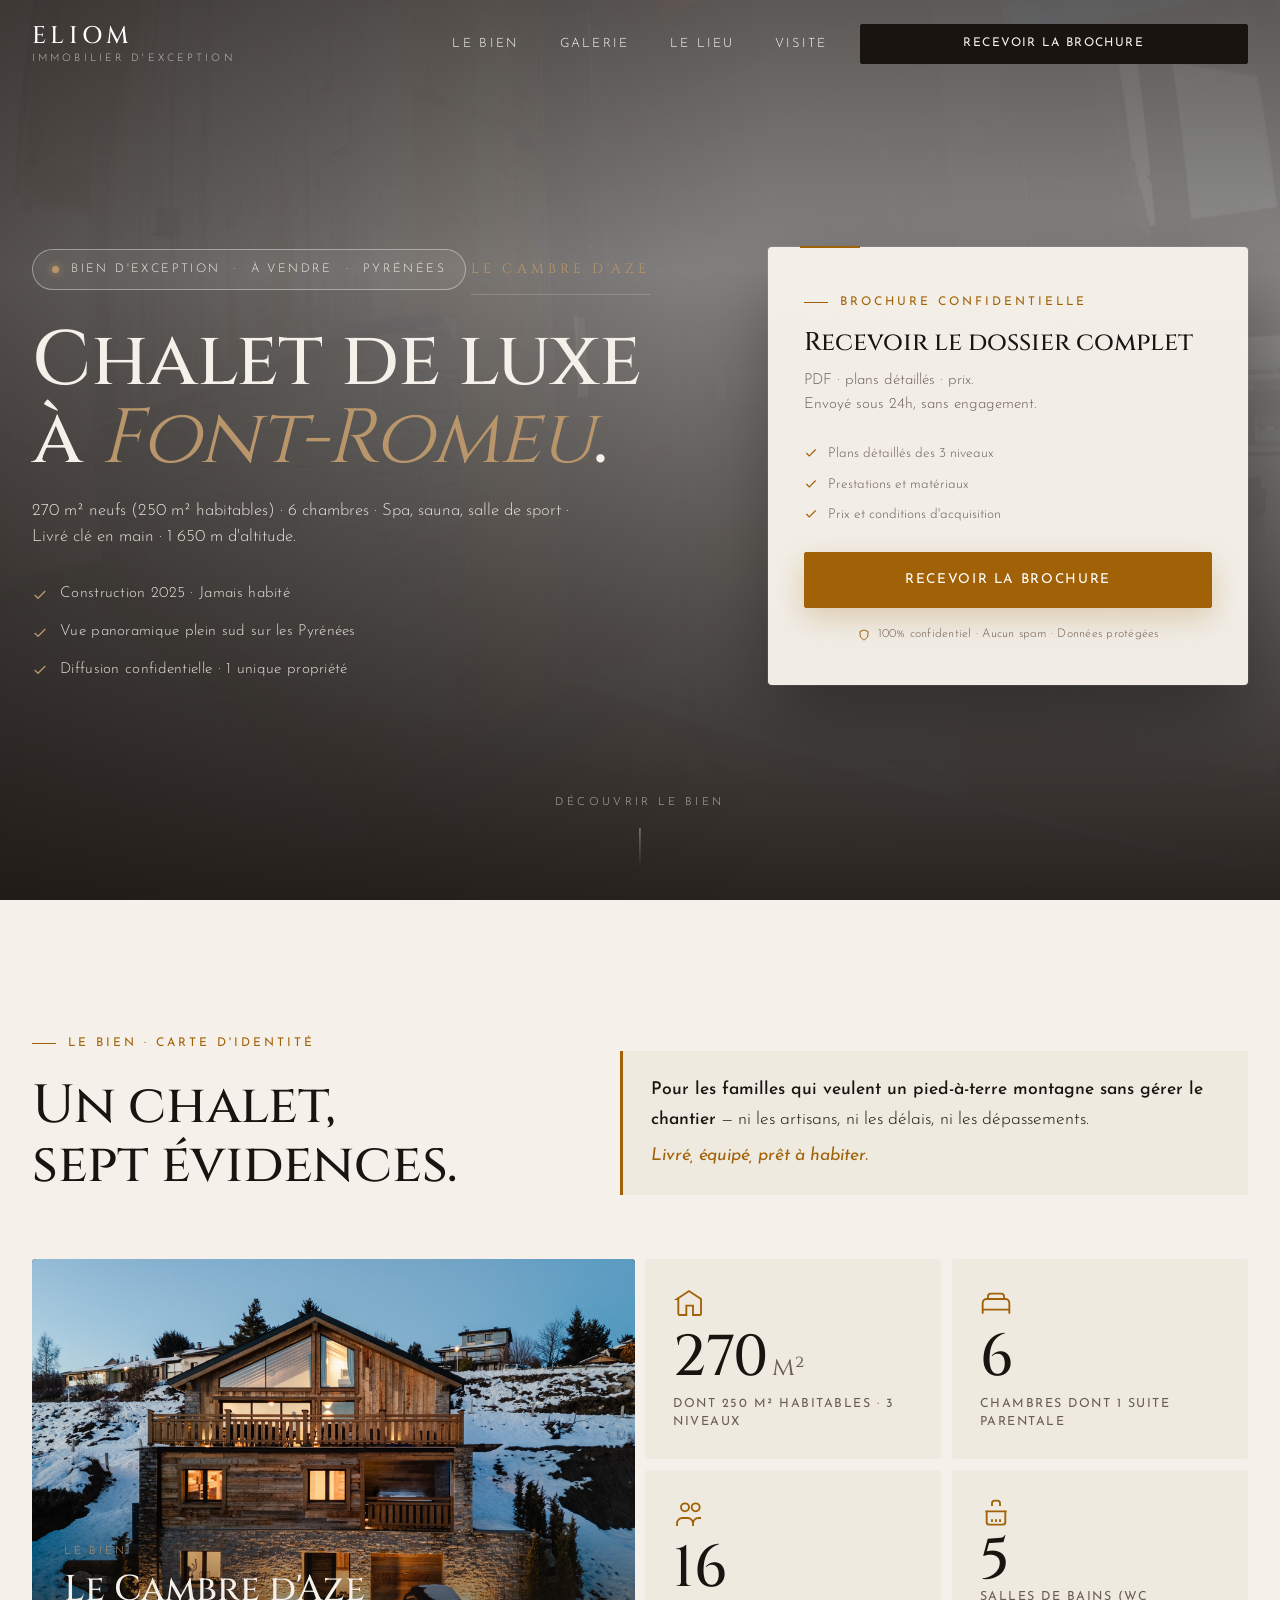
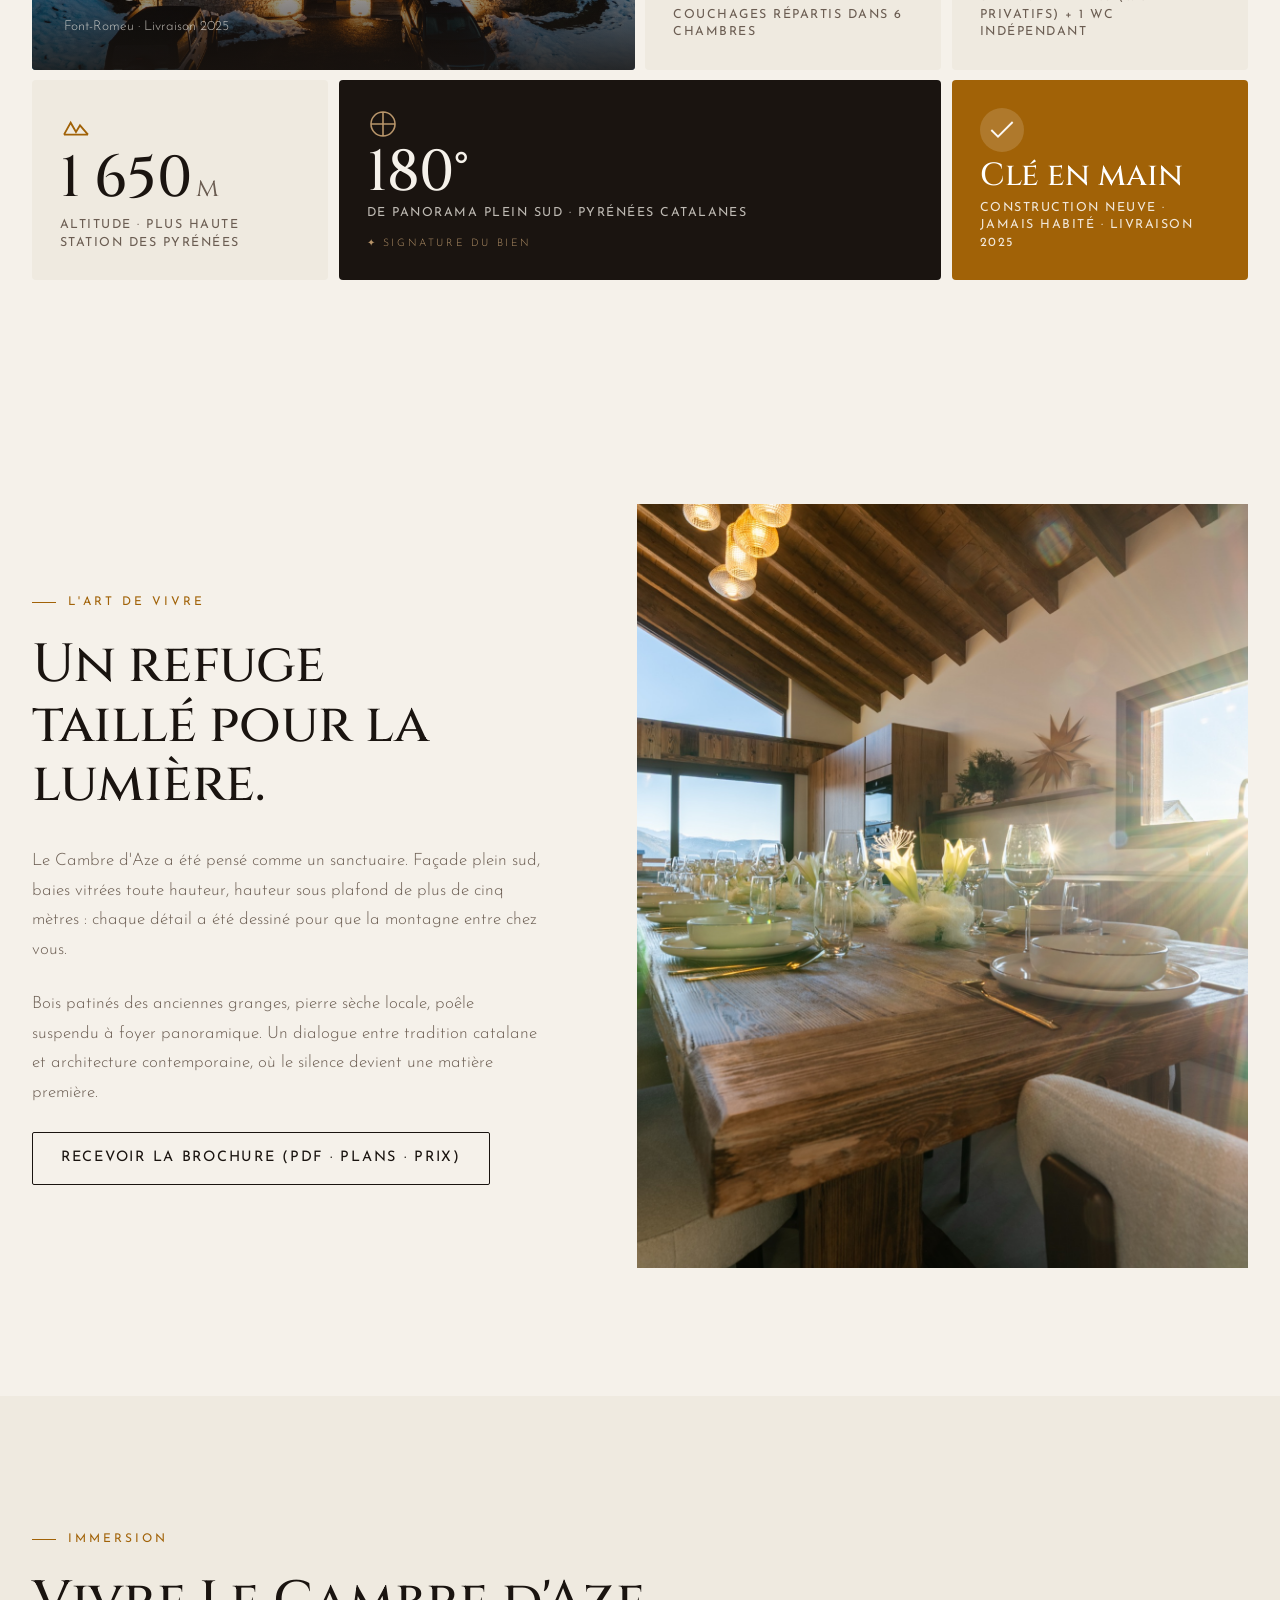
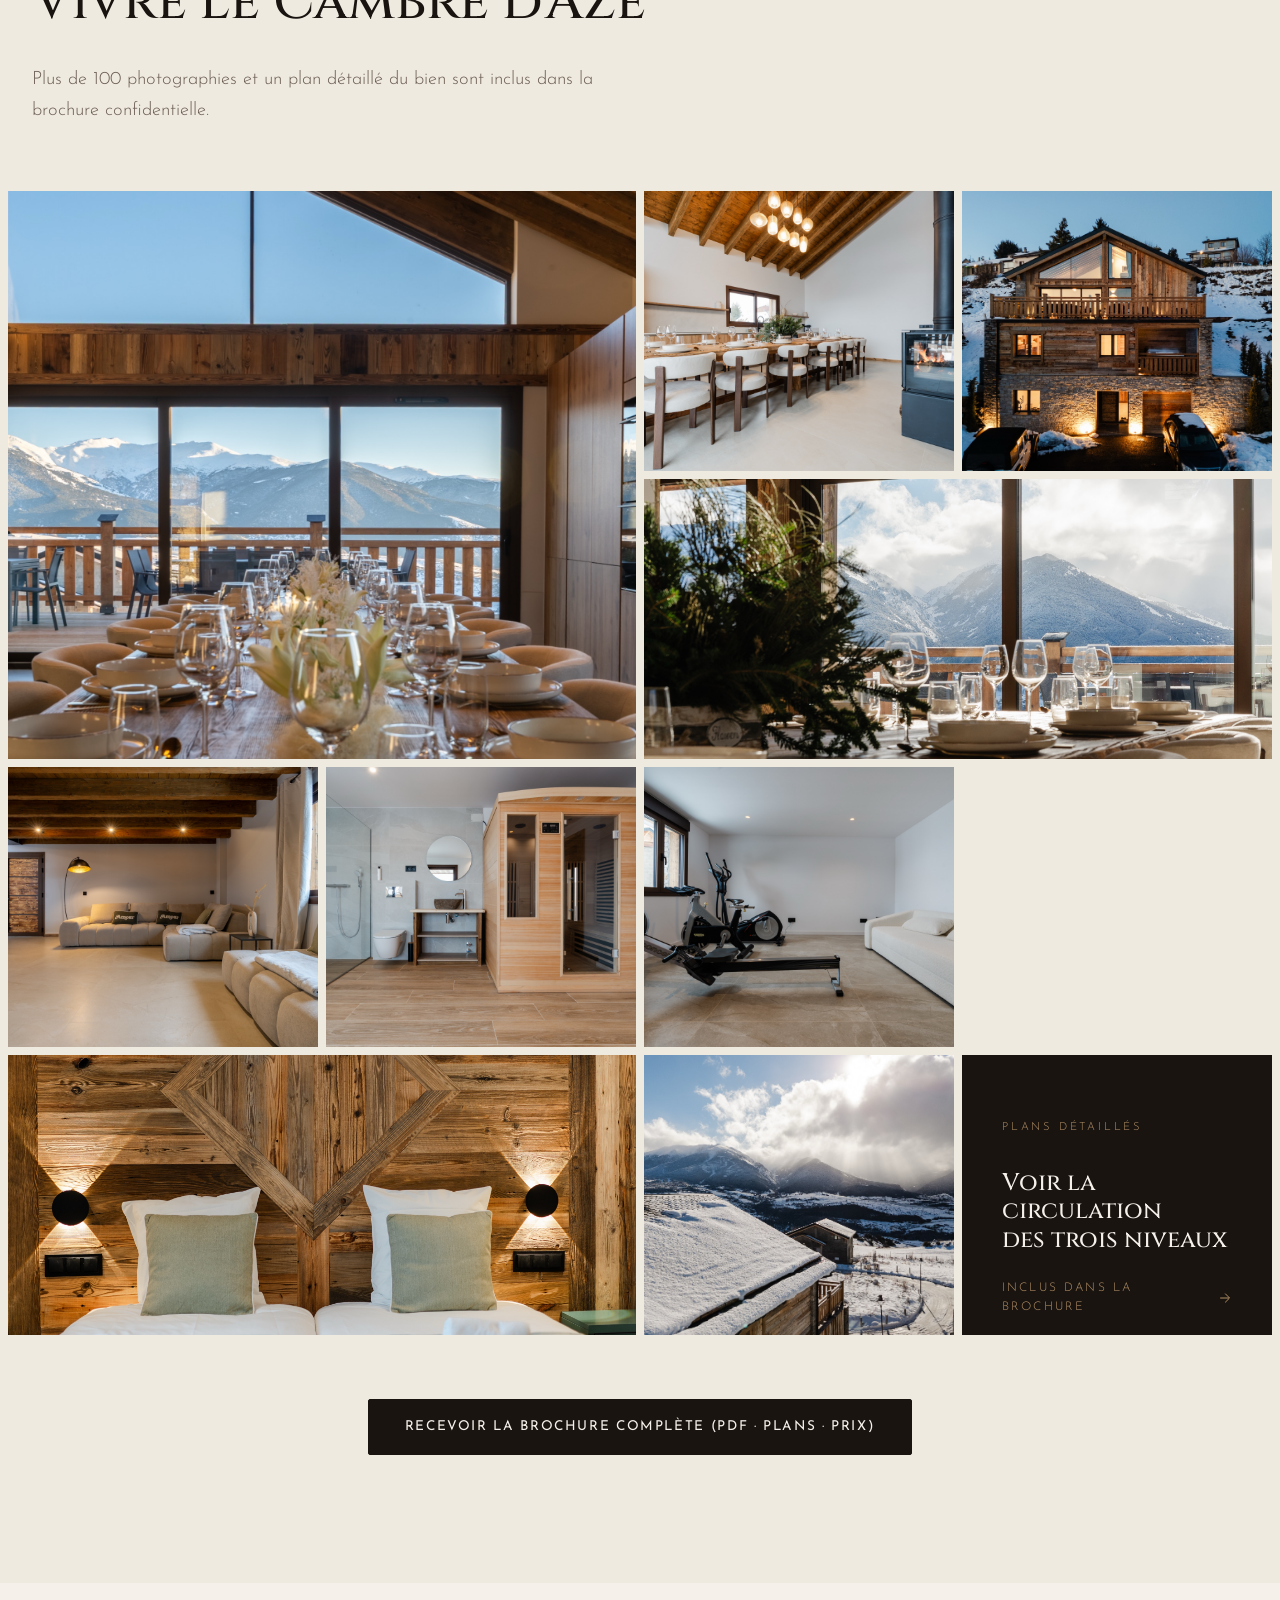
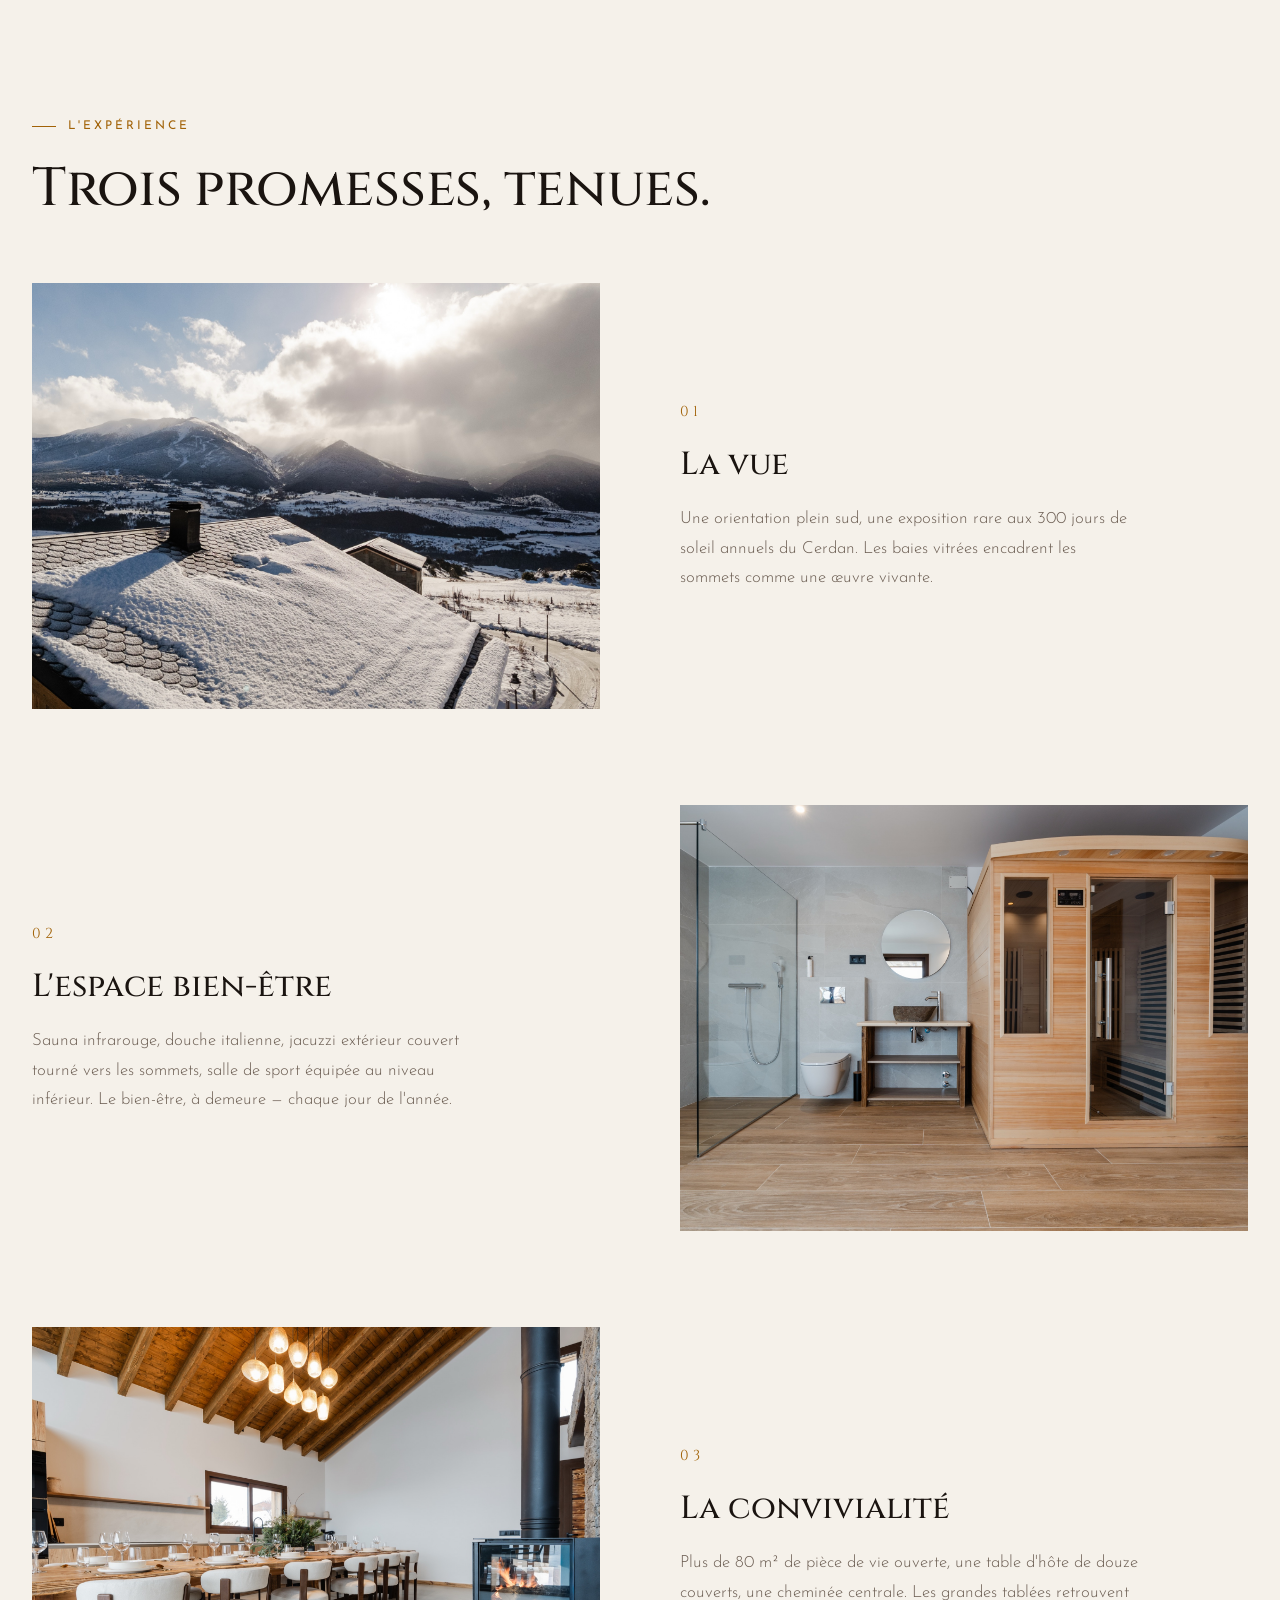
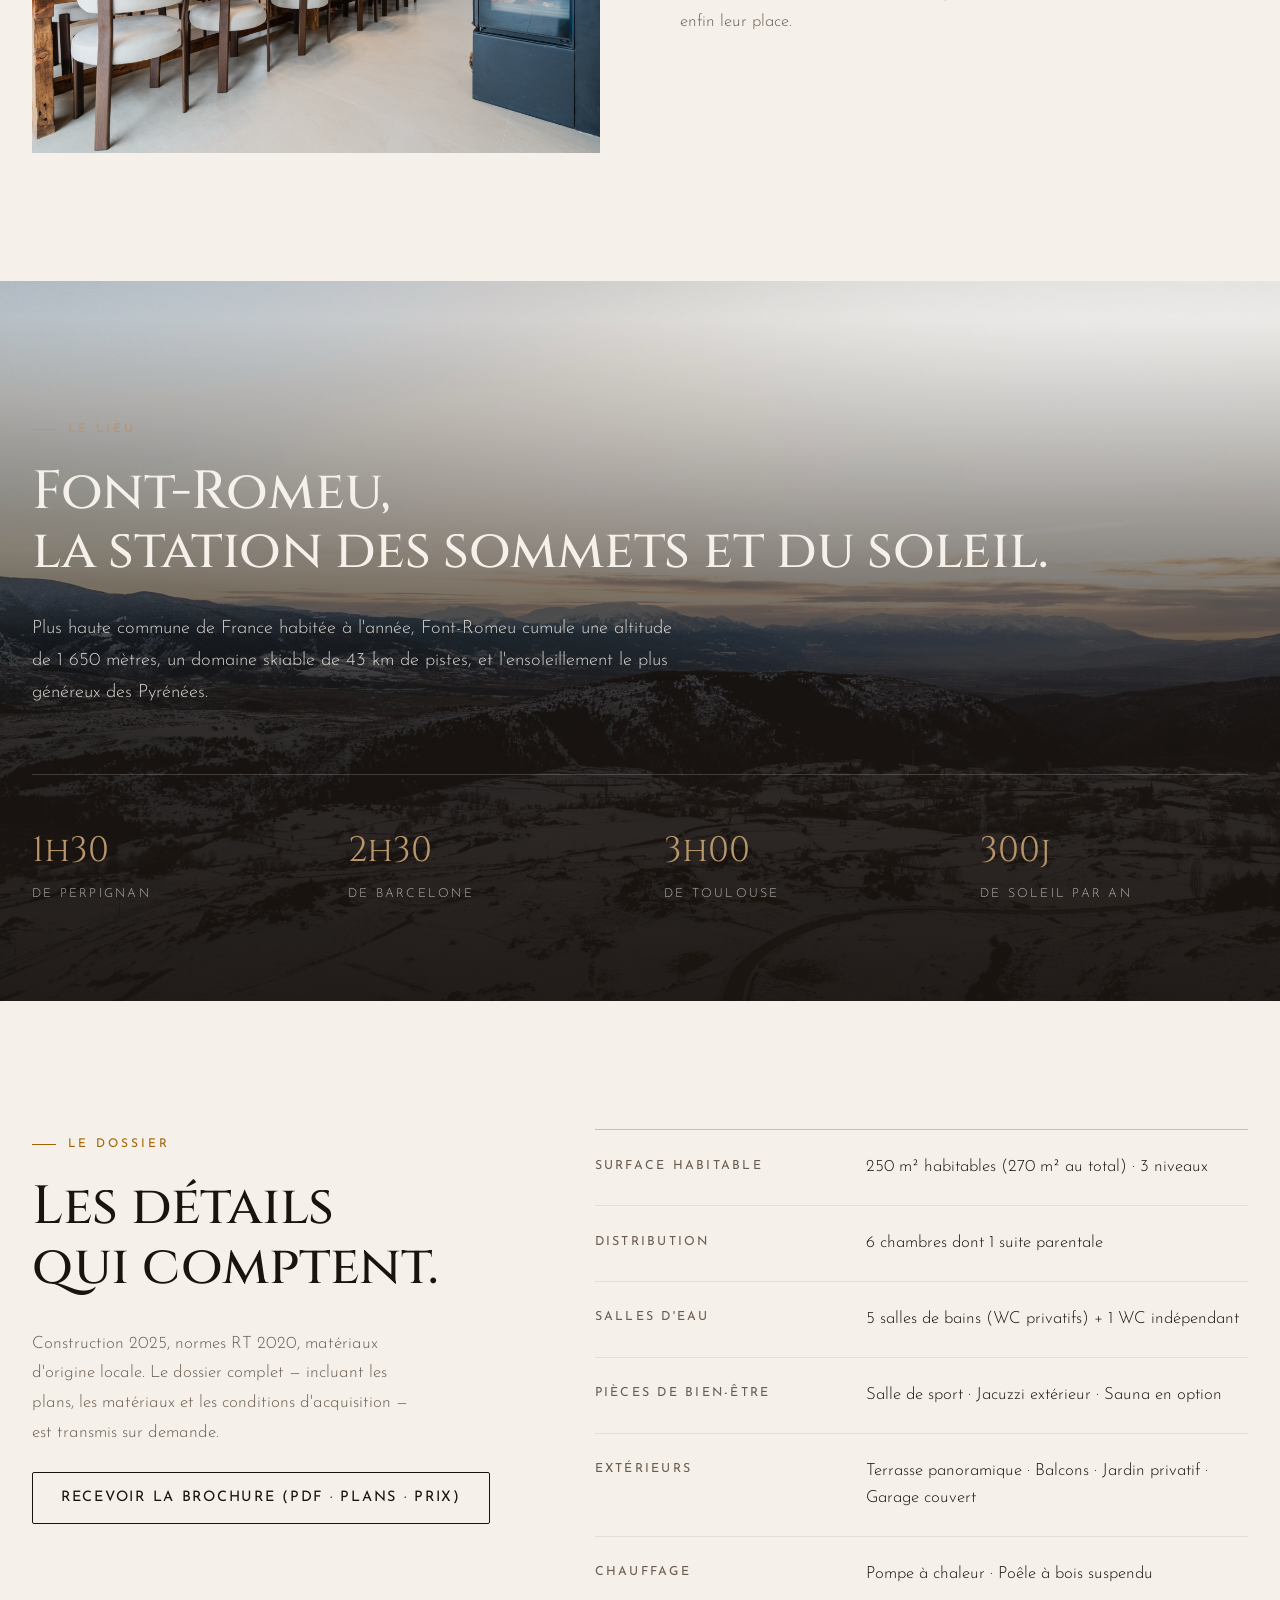
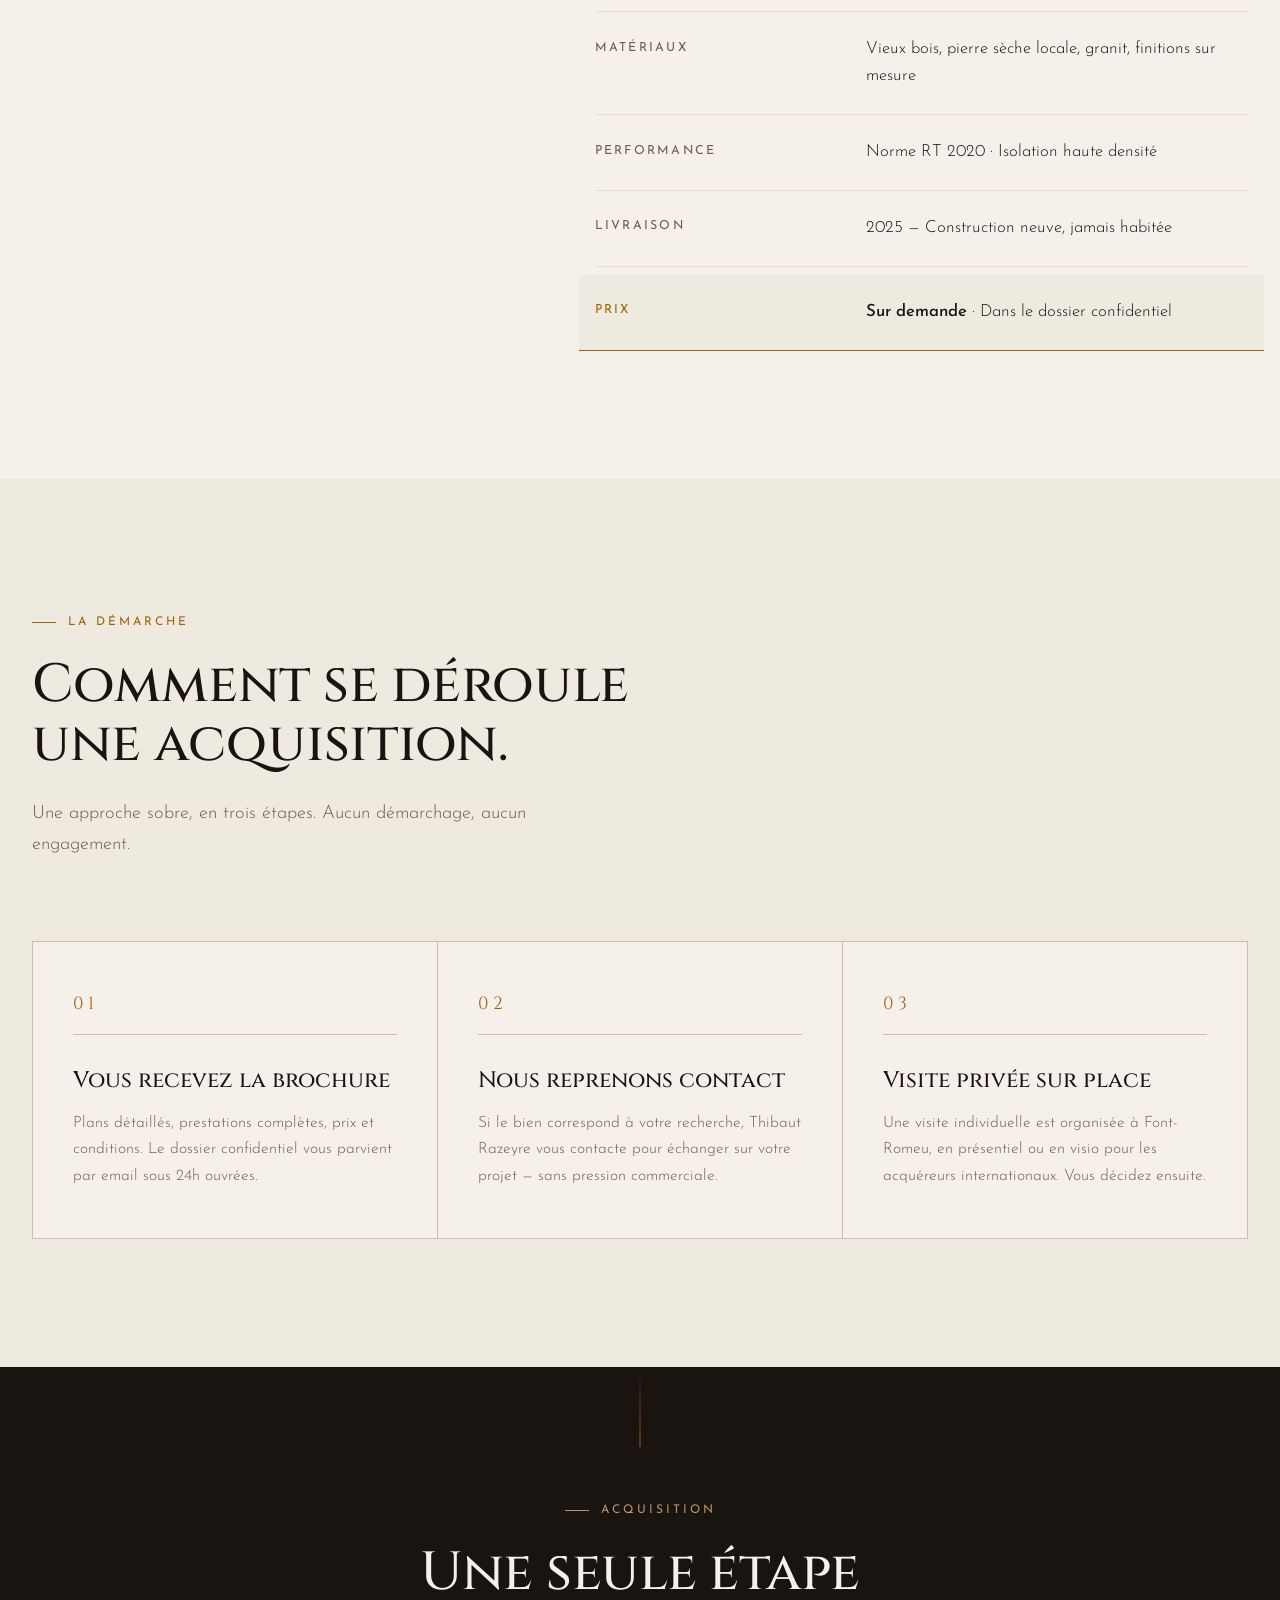
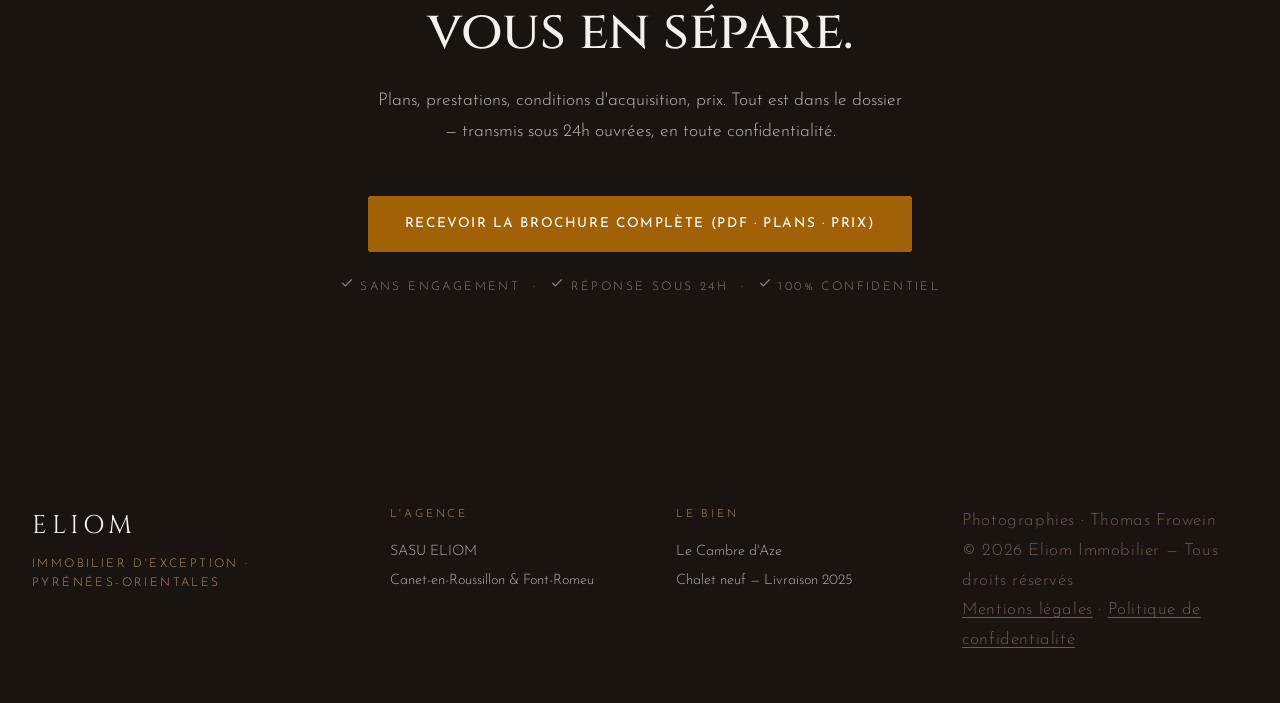
==== index.html @ 14d343f8 "Use exterior-dusk image as SEO thumbnail (OG + Twitter Card) - og:image switched from video poster t" ====
<!DOCTYPE html>
<html lang="fr">
<head>
<meta charset="UTF-8" />
<meta name="viewport" content="width=device-width, initial-scale=1.0" />
<meta name="description" content="Chalet de luxe à vendre à Font-Romeu — 270 m² neufs dont 250 m² habitables, 6 chambres, spa, vue panoramique sur les Pyrénées catalanes. Livraison 2025. Brochure confidentielle sur demande." />
<meta name="theme-color" content="#1A1410" />

<meta property="og:title" content="Chalet de luxe à Font-Romeu — Le Cambre d'Aze · Brochure sur demande" />
<meta property="og:description" content="270 m² neufs (250 m² habitables) face aux Pyrénées catalanes. Diffusion confidentielle. Brochure (PDF, plans, prix) envoyée sous 24h." />
<meta property="og:image" content="assets/images/exterior-dusk.jpg" />
<meta property="og:image:width" content="2400" />
<meta property="og:image:height" content="1350" />
<meta property="og:image:alt" content="Chalet de luxe Le Cambre d'Aze à Font-Romeu, façade bois et pierre à la tombée du jour, sous la neige" />
<meta property="og:type" content="website" />
<meta name="twitter:card" content="summary_large_image" />
<meta name="twitter:title" content="Chalet de luxe à Font-Romeu — Le Cambre d'Aze" />
<meta name="twitter:description" content="270 m² neufs (250 m² habitables) face aux Pyrénées catalanes. Brochure confidentielle sur demande." />
<meta name="twitter:image" content="assets/images/exterior-dusk.jpg" />
<meta name="twitter:image:alt" content="Chalet de luxe Le Cambre d'Aze à Font-Romeu, façade bois et pierre à la tombée du jour" />

<title>Chalet de luxe à Font-Romeu — Le Cambre d'Aze · À vendre</title>

<link rel="preconnect" href="https://fonts.googleapis.com" />
<link rel="preconnect" href="https://fonts.gstatic.com" crossorigin />
<link rel="preload" as="image" href="assets/video/poster.jpg" fetchpriority="high" />
<link href="https://fonts.googleapis.com/css2?family=Cinzel:wght@400;500;600&family=Josefin+Sans:wght@300;400;500;600&display=swap" rel="stylesheet" />

<link rel="stylesheet" href="styles.css" />
</head>
<body>

<!-- ============== NAV ============== -->
<header class="nav" id="nav">
  <div class="nav__inner">
    <a href="#" class="nav__brand" aria-label="Eliom Immobilier">
      <span class="nav__brand-mark">ELIOM</span>
      <span class="nav__brand-sub">Immobilier d'exception</span>
    </a>

    <nav class="nav__links" aria-label="Navigation principale">
      <a href="#bien">Le bien</a>
      <a href="#galerie">Galerie</a>
      <a href="#lieu">Le lieu</a>
      <a href="#process">Visite</a>
    </nav>

    <button class="btn btn--primary btn--sm js-open-brochure nav__cta" type="button">
      Recevoir la brochure
    </button>

    <button class="nav__burger" id="navBurger" aria-label="Menu" aria-expanded="false">
      <span></span><span></span><span></span>
    </button>
  </div>

  <nav class="nav__mobile" id="navMobile" aria-label="Navigation mobile">
    <a href="#bien">Le bien</a>
    <a href="#galerie">Galerie</a>
    <a href="#lieu">Le lieu</a>
    <a href="#process">Comment ça se passe</a>
    <button class="btn btn--primary js-open-brochure" type="button">Recevoir la brochure</button>
  </nav>
</header>

<!-- ============== HERO (video + form) ============== -->
<section class="hero" id="hero">
  <div class="hero__media">
    <!-- Mobile fallback: poster image (pas de play button moche, plus rapide) -->
    <img class="hero__poster" src="assets/video/poster.jpg"
         alt="Le Cambre d'Aze, chalet d'exception à Font-Romeu" />
    <!-- Desktop: vidéo background -->
    <video
      class="hero__video"
      autoplay muted loop playsinline
      webkit-playsinline="true"
      x5-playsinline="true"
      disablepictureinpicture
      preload="metadata"
      poster="assets/video/poster.jpg"
      aria-hidden="true">
      <source src="assets/video/hero.mp4" type="video/mp4" />
    </video>
    <div class="hero__overlay"></div>
  </div>

  <div class="hero__grid">

    <div class="hero__left">
      <div class="hero__pill">
        <span class="dot"></span>
        Bien d'exception &nbsp;·&nbsp; À vendre &nbsp;·&nbsp; Pyrénées
      </div>

      <div class="hero__kicker">Le Cambre d'Aze</div>
      <h1 class="hero__title">
        Chalet de luxe<br />
        à <span class="italic">Font-Romeu</span>.
      </h1>

      <p class="hero__subtitle">
        270 m² neufs (250 m² habitables) · 6 chambres · Spa, sauna, salle de sport ·<br />
        Livré clé en main · 1 650 m d'altitude.
      </p>

      <ul class="hero__features">
        <li>
          <svg width="16" height="16" viewBox="0 0 24 24" fill="none" stroke="currentColor" stroke-width="2"><path d="M20 6L9 17l-5-5"/></svg>
          Construction 2025 · Jamais habité
        </li>
        <li>
          <svg width="16" height="16" viewBox="0 0 24 24" fill="none" stroke="currentColor" stroke-width="2"><path d="M20 6L9 17l-5-5"/></svg>
          Vue panoramique plein sud sur les Pyrénées
        </li>
        <li>
          <svg width="16" height="16" viewBox="0 0 24 24" fill="none" stroke="currentColor" stroke-width="2"><path d="M20 6L9 17l-5-5"/></svg>
          Diffusion confidentielle · 1 unique propriété
        </li>
      </ul>
    </div>

    <!-- Mobile-only : video player en autoplay muet bouclé (style Apple landing) -->
    <div class="hero__mobile-video">
      <video
        autoplay
        muted
        loop
        playsinline
        webkit-playsinline="true"
        x5-playsinline="true"
        preload="metadata"
        poster="assets/video/poster.jpg">
        <source src="assets/video/hero.mp4" type="video/mp4" />
      </video>
      <div class="hero__mobile-video-controls">
        <button class="hero__mobile-video-btn js-toggle-sound" type="button" aria-label="Activer le son">
          <svg class="icon-muted" width="18" height="18" viewBox="0 0 24 24" fill="none" stroke="currentColor" stroke-width="1.6">
            <polygon points="11 5 6 9 2 9 2 15 6 15 11 19 11 5" fill="currentColor"/>
            <line x1="23" y1="9" x2="17" y2="15"/>
            <line x1="17" y1="9" x2="23" y2="15"/>
          </svg>
          <svg class="icon-unmuted" width="18" height="18" viewBox="0 0 24 24" fill="none" stroke="currentColor" stroke-width="1.6">
            <polygon points="11 5 6 9 2 9 2 15 6 15 11 19 11 5" fill="currentColor"/>
            <path d="M15.54 8.46a5 5 0 0 1 0 7.07M19.07 4.93a10 10 0 0 1 0 14.14"/>
          </svg>
        </button>
        <button class="hero__mobile-video-btn js-fullscreen-video" type="button" aria-label="Plein écran">
          <svg width="18" height="18" viewBox="0 0 24 24" fill="none" stroke="currentColor" stroke-width="1.6">
            <path d="M3 9V3h6M21 9V3h-6M3 15v6h6M21 15v6h-6"/>
          </svg>
        </button>
      </div>
      <span class="hero__mobile-video-label">
        <span class="dot"></span>
        Visite vidéo · 1 min 29
      </span>
    </div>

    <aside class="hero__form-wrap" id="brochureForm">
      <div class="hero__form-card">
        <div class="eyebrow">Brochure confidentielle</div>
        <h2 class="hero__form-title">
          Recevoir le dossier&nbsp;complet
        </h2>
        <p class="hero__form-lede">
          PDF · plans détaillés · prix.<br />
          Envoyé sous 24h, sans engagement.
        </p>

        <ul class="hero__form-perks">
          <li>
            <svg width="14" height="14" viewBox="0 0 24 24" fill="none" stroke="currentColor" stroke-width="2"><path d="M20 6L9 17l-5-5"/></svg>
            Plans détaillés des 3 niveaux
          </li>
          <li>
            <svg width="14" height="14" viewBox="0 0 24 24" fill="none" stroke="currentColor" stroke-width="2"><path d="M20 6L9 17l-5-5"/></svg>
            Prestations et matériaux
          </li>
          <li>
            <svg width="14" height="14" viewBox="0 0 24 24" fill="none" stroke="currentColor" stroke-width="2"><path d="M20 6L9 17l-5-5"/></svg>
            Prix et conditions d'acquisition
          </li>
        </ul>

        <button class="btn btn--gold btn--lg js-open-brochure hero__form-cta" type="button">
          Recevoir la brochure
        </button>

        <p class="hero__form-trust">
          <svg width="12" height="12" viewBox="0 0 24 24" fill="none" stroke="currentColor" stroke-width="2"><path d="M12 22s8-4 8-10V5l-8-3-8 3v7c0 6 8 10 8 10z"/></svg>
          100% confidentiel · Aucun spam · Données protégées
        </p>
      </div>
    </aside>

  </div>

  <a href="#bien" class="hero__scroll" aria-label="Faire défiler">
    <span>Découvrir le bien</span>
    <span class="hero__scroll-line"></span>
  </a>
</section>

<!-- ============== CARTE D'IDENTITÉ — BENTO MODERNE ============== -->
<section class="bento reveal" id="bien">
  <div class="container">
    <div class="bento__head">
      <div>
        <div class="eyebrow">Le bien · Carte d'identité</div>
        <h2 class="section-title">Un chalet,<br />sept évidences.</h2>
      </div>

      <p class="bento__positioning">
        <strong>Pour les familles qui veulent un pied-à-terre montagne sans gérer le chantier</strong> —
        ni les artisans, ni les délais, ni les dépassements.
        <em>Livré, équipé, prêt à habiter.</em>
      </p>
    </div>

    <div class="bento__grid">

      <!-- Featured photo card -->
      <div class="bento__cell bento__cell--photo">
        <img src="assets/images/exterior-dusk.jpg"
             alt="Façade extérieure du chalet au crépuscule" loading="lazy" />
        <div class="bento__photo-overlay">
          <div class="bento__photo-eyebrow">Le bien</div>
          <div class="bento__photo-title">Le Cambre d'Aze</div>
          <div class="bento__photo-meta">Font-Romeu · Livraison 2025</div>
        </div>
      </div>

      <!-- 270 m² (dont 250 m² habitables) -->
      <div class="bento__cell">
        <svg class="bento__icon" viewBox="0 0 24 24" fill="none" stroke="currentColor" stroke-width="1.4">
          <path d="M3 9l9-6 9 6v11a1 1 0 0 1-1 1h-5v-7H10v7H5a1 1 0 0 1-1-1V9z"/>
        </svg>
        <div class="bento__value">270<span>m²</span></div>
        <div class="bento__label">Dont 250 m² habitables · 3 niveaux</div>
      </div>

      <!-- 6 chambres -->
      <div class="bento__cell">
        <svg class="bento__icon" viewBox="0 0 24 24" fill="none" stroke="currentColor" stroke-width="1.4">
          <path d="M2 17v-5a3 3 0 0 1 3-3h14a3 3 0 0 1 3 3v5M2 17h20M2 17v3M22 17v3M6 9V7a2 2 0 0 1 2-2h8a2 2 0 0 1 2 2v2"/>
        </svg>
        <div class="bento__value">6</div>
        <div class="bento__label">Chambres dont 1 suite parentale</div>
      </div>

      <!-- 16 couchages -->
      <div class="bento__cell">
        <svg class="bento__icon" viewBox="0 0 24 24" fill="none" stroke="currentColor" stroke-width="1.4">
          <circle cx="9" cy="7" r="3"/>
          <circle cx="17" cy="7" r="3"/>
          <path d="M3 21v-2a4 4 0 0 1 4-4h4a4 4 0 0 1 4 4v2M15 21v-2a4 4 0 0 1 4-4h2"/>
        </svg>
        <div class="bento__value">16</div>
        <div class="bento__label">Couchages répartis dans 6 chambres</div>
      </div>

      <!-- 5 salles de bains + WC indépendant -->
      <div class="bento__cell">
        <svg class="bento__icon" viewBox="0 0 24 24" fill="none" stroke="currentColor" stroke-width="1.4">
          <path d="M9 6V4a2 2 0 0 1 2-2h2a2 2 0 0 1 2 2v2M4 10h16M5 10v8a2 2 0 0 0 2 2h10a2 2 0 0 0 2-2v-8M9 16v2M12 16v2M15 16v2"/>
        </svg>
        <div class="bento__value">5</div>
        <div class="bento__label">Salles de bains (WC privatifs) + 1 WC indépendant</div>
      </div>

      <!-- 1650 m altitude -->
      <div class="bento__cell">
        <svg class="bento__icon" viewBox="0 0 24 24" fill="none" stroke="currentColor" stroke-width="1.4">
          <path d="M3 20l5-9 4 7 3-5 6 7M3 20h18"/>
        </svg>
        <div class="bento__value">1 650<span>m</span></div>
        <div class="bento__label">Altitude · Plus haute station des Pyrénées</div>
      </div>

      <!-- 180° panorama (featured dark) -->
      <div class="bento__cell bento__cell--feature">
        <svg class="bento__icon" viewBox="0 0 24 24" fill="none" stroke="currentColor" stroke-width="1.2">
          <path d="M21 12a9 9 0 0 1-18 0M3 12a9 9 0 0 1 18 0M12 3v18M3 12h18"/>
        </svg>
        <div class="bento__value">180°</div>
        <div class="bento__label">De panorama plein sud · Pyrénées catalanes</div>
        <div class="bento__feature-tag">✦ Signature du bien</div>
      </div>

      <!-- Livré clé en main -->
      <div class="bento__cell bento__cell--accent">
        <svg class="bento__icon" viewBox="0 0 24 24" fill="none" stroke="currentColor" stroke-width="1.4">
          <path d="M20 6L9 17l-5-5"/>
        </svg>
        <div class="bento__value-text">Clé en main</div>
        <div class="bento__label">Construction neuve · Jamais habité · Livraison 2025</div>
      </div>

    </div>
  </div>
</section>

<!-- ============== STORY 1 — L'ART DE VIVRE ============== -->
<section class="story reveal">
  <div class="container story__grid">

    <div class="story__copy">
      <div class="eyebrow">L'art de vivre</div>
      <h2 class="section-title">
        Un refuge<br />taillé pour la lumière.
      </h2>

      <p>
        Le Cambre d'Aze a été pensé comme un sanctuaire. Façade plein sud,
        baies vitrées toute hauteur, hauteur sous plafond de plus de cinq mètres :
        chaque détail a été dessiné pour que la montagne entre chez vous.
      </p>

      <p>
        Bois patinés des anciennes granges, pierre sèche locale, poêle suspendu
        à foyer panoramique. Un dialogue entre tradition catalane et architecture
        contemporaine, où le silence devient une matière première.
      </p>

      <button class="btn btn--ghost js-open-brochure" type="button">
        Recevoir la brochure (PDF · plans · prix)
      </button>
    </div>

    <div class="story__media">
      <img src="assets/images/golden-hour-dining.jpg"
           alt="Lumière dorée du soir dans la salle à manger" loading="lazy" />
    </div>

  </div>
</section>

<!-- ============== GALERIE IMMERSIVE ============== -->
<section class="gallery reveal" id="galerie">
  <div class="container">
    <div class="eyebrow">Immersion</div>
    <h2 class="section-title">Vivre Le Cambre d'Aze</h2>
    <p class="section-lede">
      Plus de 100 photographies et un plan détaillé du bien sont inclus
      dans la brochure confidentielle.
    </p>
  </div>

  <div class="gallery__grid">
    <figure class="gallery__item gallery__item--lg" data-lightbox>
      <img src="assets/images/hero-vertical.jpg"
           alt="Table dressée face aux montagnes enneigées" loading="lazy" />
    </figure>

    <figure class="gallery__item" data-lightbox>
      <img src="assets/images/dining-fireplace.jpg"
           alt="Salle à manger et poêle à bois contemporain" loading="lazy" />
    </figure>

    <figure class="gallery__item" data-lightbox>
      <img src="assets/images/exterior-dusk.jpg"
           alt="Façade extérieure éclairée au crépuscule" loading="lazy" />
    </figure>

    <figure class="gallery__item gallery__item--wide" data-lightbox>
      <img src="assets/images/table-mountain-view.jpg"
           alt="Vue dégagée sur les Pyrénées depuis la salle à manger" loading="lazy" />
    </figure>

    <figure class="gallery__item" data-lightbox>
      <img src="assets/images/living-room.jpg"
           alt="Salon contemporain avec poutres apparentes" loading="lazy" />
    </figure>

    <figure class="gallery__item" data-lightbox>
      <img src="assets/images/spa-sauna.jpg"
           alt="Espace bien-être : sauna et douche italienne" loading="lazy" />
    </figure>

    <figure class="gallery__item" data-lightbox>
      <img src="assets/images/fitness-room.jpg"
           alt="Salle de sport privée équipée" loading="lazy" />
    </figure>

    <figure class="gallery__item gallery__item--wide" data-lightbox>
      <img src="assets/images/bedroom-suite.jpg"
           alt="Suite parentale avec tête de lit en vieux bois" loading="lazy" />
    </figure>

    <figure class="gallery__item" data-lightbox>
      <img src="assets/images/drone-roofs.jpg"
           alt="Vue aérienne drone — toits enneigés et panorama" loading="lazy" />
    </figure>

    <!-- Teaser plan d'étage : pas une vraie image, une tuile incitative -->
    <figure class="gallery__item gallery__item--teaser js-open-brochure" role="button" tabindex="0"
            aria-label="Voir les plans dans la brochure">
      <div class="gallery__teaser">
        <svg class="gallery__teaser-icon" width="48" height="48" viewBox="0 0 24 24" fill="none" stroke="currentColor" stroke-width="1.2">
          <rect x="3" y="3" width="18" height="18" rx="0"/>
          <path d="M3 9h18M9 3v18M3 15h6M15 9v12"/>
        </svg>
        <div class="gallery__teaser-eyebrow">Plans détaillés</div>
        <div class="gallery__teaser-title">Voir la circulation<br />des trois niveaux</div>
        <div class="gallery__teaser-cta">
          Inclus dans la brochure
          <svg width="16" height="16" viewBox="0 0 24 24" fill="none" stroke="currentColor" stroke-width="1.5">
            <path d="M5 12h14M13 5l7 7-7 7"/>
          </svg>
        </div>
      </div>
    </figure>
  </div>

  <div class="container gallery__cta">
    <button class="btn btn--primary btn--lg js-open-brochure" type="button">
      Recevoir la brochure complète (PDF · plans · prix)
    </button>
  </div>
</section>

<!-- ============== TROIS PILIERS ============== -->
<section class="pillars reveal" id="experience">
  <div class="container">
    <div class="eyebrow">L'expérience</div>
    <h2 class="section-title">Trois promesses, tenues.</h2>

    <div class="pillars__grid">

      <article class="pillar">
        <div class="pillar__media">
          <img src="assets/images/mountain-snow-sun.jpg"
               alt="Panorama montagne enneigée et lumière du sud" loading="lazy" />
        </div>
        <div class="pillar__body">
          <div class="pillar__num">01</div>
          <h3>La vue</h3>
          <p>
            Une orientation plein sud, une exposition rare aux 300 jours
            de soleil annuels du Cerdan. Les baies vitrées encadrent
            les sommets comme une œuvre vivante.
          </p>
        </div>
      </article>

      <article class="pillar pillar--reverse">
        <div class="pillar__media">
          <img src="assets/images/spa-sauna.jpg"
               alt="Espace bien-être : sauna infrarouge et douche italienne" loading="lazy" />
        </div>
        <div class="pillar__body">
          <div class="pillar__num">02</div>
          <h3>L'espace bien-être</h3>
          <p>
            Sauna infrarouge, douche italienne, jacuzzi extérieur couvert
            tourné vers les sommets, salle de sport équipée au niveau
            inférieur. Le bien-être, à demeure — chaque jour de l'année.
          </p>
        </div>
      </article>

      <article class="pillar">
        <div class="pillar__media">
          <img src="assets/images/dining-fireplace.jpg"
               alt="Espace de vie ouvert et convivial" loading="lazy" />
        </div>
        <div class="pillar__body">
          <div class="pillar__num">03</div>
          <h3>La convivialité</h3>
          <p>
            Plus de 80 m² de pièce de vie ouverte, une table d'hôte
            de douze couverts, une cheminée centrale. Les grandes
            tablées retrouvent enfin leur place.
          </p>
        </div>
      </article>

    </div>
  </div>
</section>

<!-- ============== LE LIEU ============== -->
<section class="place reveal" id="lieu">
  <div class="place__media">
    <img src="assets/images/aerial-sunset.jpg"
         alt="Vue aérienne du domaine et des Pyrénées au coucher du soleil"
         loading="lazy" />
  </div>

  <div class="place__overlay">
    <div class="container">
      <div class="eyebrow eyebrow--light">Le lieu</div>
      <h2 class="section-title section-title--light">
        Font-Romeu,<br />
        la station des sommets et du soleil.
      </h2>

      <p class="place__lede">
        Plus haute commune de France habitée à l'année, Font-Romeu cumule
        une altitude de 1 650 mètres, un domaine skiable de 43 km de pistes,
        et l'ensoleillement le plus généreux des Pyrénées.
      </p>

      <div class="place__metrics">
        <div>
          <div class="place__metric-value">1h30</div>
          <div class="place__metric-label">de Perpignan</div>
        </div>
        <div>
          <div class="place__metric-value">2h30</div>
          <div class="place__metric-label">de Barcelone</div>
        </div>
        <div>
          <div class="place__metric-value">3h00</div>
          <div class="place__metric-label">de Toulouse</div>
        </div>
        <div>
          <div class="place__metric-value">300j</div>
          <div class="place__metric-label">de soleil par an</div>
        </div>
      </div>
    </div>
  </div>
</section>

<!-- ============== DÉTAILS TECHNIQUES ============== -->
<section class="specs reveal">
  <div class="container specs__grid">

    <div class="specs__intro">
      <div class="eyebrow">Le dossier</div>
      <h2 class="section-title">Les détails<br />qui comptent.</h2>
      <p>
        Construction 2025, normes RT 2020, matériaux d'origine locale.
        Le dossier complet — incluant les plans, les matériaux et les
        conditions d'acquisition — est transmis sur demande.
      </p>
      <button class="btn btn--ghost js-open-brochure" type="button" style="margin-top: 1.5rem;">
        Recevoir la brochure (PDF · plans · prix)
      </button>
    </div>

    <dl class="specs__list">
      <div class="specs__row">
        <dt>Surface habitable</dt>
        <dd>250 m² habitables (270 m² au total) · 3 niveaux</dd>
      </div>
      <div class="specs__row">
        <dt>Distribution</dt>
        <dd>6 chambres dont 1 suite parentale</dd>
      </div>
      <div class="specs__row">
        <dt>Salles d'eau</dt>
        <dd>5 salles de bains (WC privatifs) + 1 WC indépendant</dd>
      </div>
      <div class="specs__row">
        <dt>Pièces de bien-être</dt>
        <dd>Salle de sport · Jacuzzi extérieur · Sauna en option</dd>
      </div>
      <div class="specs__row">
        <dt>Extérieurs</dt>
        <dd>Terrasse panoramique · Balcons · Jardin privatif · Garage couvert</dd>
      </div>
      <div class="specs__row">
        <dt>Chauffage</dt>
        <dd>Pompe à chaleur · Poêle à bois suspendu</dd>
      </div>
      <div class="specs__row">
        <dt>Matériaux</dt>
        <dd>Vieux bois, pierre sèche locale, granit, finitions sur mesure</dd>
      </div>
      <div class="specs__row">
        <dt>Performance</dt>
        <dd>Norme RT 2020 · Isolation haute densité</dd>
      </div>
      <div class="specs__row">
        <dt>Livraison</dt>
        <dd>2025 — Construction neuve, jamais habitée</dd>
      </div>
      <div class="specs__row specs__row--accent">
        <dt>Prix</dt>
        <dd><strong>Sur demande</strong> · Dans le dossier confidentiel</dd>
      </div>
    </dl>

  </div>
</section>

<!-- ============== COMMENT ÇA SE PASSE (process) ============== -->
<section class="process reveal" id="process">
  <div class="container">
    <div class="process__head">
      <div class="eyebrow">La démarche</div>
      <h2 class="section-title">
        Comment se déroule<br />une acquisition.
      </h2>
      <p class="section-lede">
        Une approche sobre, en trois étapes. Aucun démarchage, aucun engagement.
      </p>
    </div>

    <ol class="process__steps">
      <li class="process__step">
        <div class="process__num">01</div>
        <h3>Vous recevez la brochure</h3>
        <p>
          Plans détaillés, prestations complètes, prix et conditions.
          Le dossier confidentiel vous parvient par email sous 24h ouvrées.
        </p>
      </li>

      <li class="process__step">
        <div class="process__num">02</div>
        <h3>Nous reprenons contact</h3>
        <p>
          Si le bien correspond à votre recherche, Thibaut Razeyre vous
          contacte pour échanger sur votre projet — sans pression commerciale.
        </p>
      </li>

      <li class="process__step">
        <div class="process__num">03</div>
        <h3>Visite privée sur place</h3>
        <p>
          Une visite individuelle est organisée à Font-Romeu, en présentiel
          ou en visio pour les acquéreurs internationaux. Vous décidez ensuite.
        </p>
      </li>
    </ol>
  </div>
</section>

<!-- ============== PRIX & CTA FINAL ============== -->
<section class="price reveal">
  <div class="container price__inner">
    <div class="eyebrow eyebrow--light">Acquisition</div>
    <h2 class="section-title section-title--light">
      Une seule étape<br />vous en sépare.
    </h2>
    <p class="price__lede">
      Plans, prestations, conditions d'acquisition, prix.
      Tout est dans le dossier — transmis sous 24h ouvrées,
      en toute confidentialité.
    </p>

    <button class="btn btn--gold btn--lg js-open-brochure" type="button">
      Recevoir la brochure complète (PDF · plans · prix)
    </button>

    <p class="price__note">
      <svg width="14" height="14" viewBox="0 0 24 24" fill="none" stroke="currentColor" stroke-width="2"><path d="M20 6L9 17l-5-5"/></svg>
      Sans engagement &nbsp;·&nbsp;
      <svg width="14" height="14" viewBox="0 0 24 24" fill="none" stroke="currentColor" stroke-width="2"><path d="M20 6L9 17l-5-5"/></svg>
      Réponse sous 24h &nbsp;·&nbsp;
      <svg width="14" height="14" viewBox="0 0 24 24" fill="none" stroke="currentColor" stroke-width="2"><path d="M20 6L9 17l-5-5"/></svg>
      100% confidentiel
    </p>
  </div>
</section>

<!-- ============== FOOTER ============== -->
<footer class="footer">
  <div class="container footer__inner">
    <div class="footer__brand">
      <div class="footer__logo">ELIOM</div>
      <div class="footer__tagline">Immobilier d'exception · Pyrénées-Orientales</div>
    </div>

    <div class="footer__info">
      <p class="footer__info-title">L'agence</p>
      <p>SASU ELIOM</p>
      <p>Canet-en-Roussillon &amp; Font-Romeu</p>
    </div>

    <div class="footer__info">
      <p class="footer__info-title">Le bien</p>
      <p>Le Cambre d'Aze</p>
      <p>Chalet neuf — Livraison 2025</p>
    </div>

    <div class="footer__credits">
      <p>Photographies · Thomas Frowein</p>
      <p>© 2026 Eliom Immobilier — Tous droits réservés</p>
      <p><a href="#">Mentions légales</a> · <a href="#">Politique de confidentialité</a></p>
    </div>
  </div>
</footer>

<!-- ============== MODAL BROCHURE ============== -->
<div class="modal" id="brochureModal" aria-hidden="true" role="dialog" aria-labelledby="modalTitle">
  <div class="modal__backdrop js-close-modal"></div>

  <div class="modal__panel" role="document">
    <button class="modal__close js-close-modal" type="button" aria-label="Fermer">
      <svg width="22" height="22" viewBox="0 0 24 24" fill="none" stroke="currentColor" stroke-width="1.5">
        <path d="M18 6L6 18M6 6l12 12"/>
      </svg>
    </button>

    <div class="modal__content">
      <div class="eyebrow">Brochure confidentielle</div>
      <h3 class="modal__title" id="modalTitle">
        Recevez le dossier complet<br />du Cambre d'Aze.
      </h3>
      <p class="modal__lede">
        Plans détaillés, prestations, prix et conditions d'acquisition.
        Transmis sous 24h ouvrées, sans aucun engagement.
      </p>

      <ul class="modal__perks">
        <li>
          <svg width="16" height="16" viewBox="0 0 24 24" fill="none" stroke="currentColor" stroke-width="2"><path d="M20 6L9 17l-5-5"/></svg>
          Brochure complète envoyée sous 24h
        </li>
        <li>
          <svg width="16" height="16" viewBox="0 0 24 24" fill="none" stroke="currentColor" stroke-width="2"><path d="M20 6L9 17l-5-5"/></svg>
          Plans, matériaux, prix
        </li>
        <li>
          <svg width="16" height="16" viewBox="0 0 24 24" fill="none" stroke="currentColor" stroke-width="2"><path d="M20 6L9 17l-5-5"/></svg>
          100% confidentiel · Aucun spam
        </li>
      </ul>

      <div class="modal__form" id="brochureFormContainer">
        <!-- Form Systeme.io chargé en lazy au 1er click sur un CTA
             (évite la barre d'autocomplete iOS au 1er tap) -->
        <div class="modal__form-loading" aria-hidden="true">
          <div class="modal__form-spinner"></div>
        </div>
      </div>
    </div>
  </div>
</div>

<!-- ============== STICKY CTA ============== -->
<!-- Mobile: bottom bar plein largeur · Desktop: floating button bottom-right discret
     Tout le container est cliquable (pas seulement le span "Recevoir la brochure") -->
<div class="sticky-cta js-open-brochure" id="stickyCta"
     role="button" tabindex="0" aria-hidden="true"
     aria-label="Recevoir la brochure du Cambre d'Aze">
  <div class="sticky-cta__inner">
    <div class="sticky-cta__copy">
      <div class="sticky-cta__title">Le Cambre d'Aze</div>
      <div class="sticky-cta__sub">Chalet neuf · Font-Romeu · À vendre</div>
    </div>
    <span class="btn btn--gold sticky-cta__btn">
      Recevoir la brochure
    </span>
  </div>
</div>

<script src="main.js"></script>
</body>
</html>
---- styles.css ----
/* ============================================================
   LE CAMBRE D'AZE — Landing premium
   Design system: ivoire chaud + noir bois + or vieilli
   Type: Cinzel (titres) + Josefin Sans (corps)
============================================================ */

/* ---------- TOKENS ---------- */
:root {
  /* Couleurs */
  --bg:            #F5F1EA;
  --bg-alt:        #EFEAE0;
  --surface:       #FFFFFF;
  --fg:            #1A1410;
  --muted-fg:      #6B5D52;
  --soft-fg:       #8A7B6E;
  --accent:        #A16207;
  --accent-hover:  #8A5106;
  --accent-soft:   #B8956A;
  --stone:         #A8A29E;
  --border:        #E4DED4;
  --border-strong: #C8BFB1;
  --dark:          #1A1410;
  --dark-2:        #2A1F17;
  --dark-3:        #3D2E22;

  /* Typo */
  --font-serif:  'Cinzel', 'Times New Roman', serif;
  --font-sans:   'Josefin Sans', -apple-system, BlinkMacSystemFont, 'Segoe UI', sans-serif;

  /* Échelles */
  --container:   1280px;
  --radius-sm:   2px;
  --radius:      4px;

  /* Transitions */
  --t-fast:  180ms ease-out;
  --t:       300ms ease-out;
  --t-slow:  600ms cubic-bezier(.22,.61,.36,1);

  /* Ombres (très subtiles) */
  --shadow-sm:  0 1px 2px rgba(26,20,16,.04);
  --shadow:     0 4px 24px rgba(26,20,16,.08);
  --shadow-lg:  0 20px 60px rgba(26,20,16,.18);
}

/* ---------- RESET ---------- */
*, *::before, *::after { box-sizing: border-box; min-width: 0; }
* { margin: 0; padding: 0; }

html {
  scroll-behavior: smooth;
  -webkit-text-size-adjust: 100%;
  overflow-x: hidden;
  width: 100%;
  max-width: 100%;
}
body {
  background: var(--bg);
  color: var(--fg);
  font-family: var(--font-sans);
  font-size: 16px;
  line-height: 1.6;
  font-weight: 300;
  -webkit-font-smoothing: antialiased;
  -moz-osx-font-smoothing: grayscale;
  overflow-x: hidden;
  width: 100%;
  max-width: 100%;
  position: relative;
}

/* Containment strict pour éviter overflow horizontal sur mobile */
section, header, footer, main, .container, .hero__grid {
  max-width: 100%;
}
/* Empêche tout iframe (Systeme.io form) de dépasser la largeur */
iframe { max-width: 100% !important; width: 100% !important; }

img { max-width: 100%; height: auto; display: block; }
a { color: inherit; text-decoration: none; }
button { font: inherit; cursor: pointer; border: 0; background: none; color: inherit; }

::selection { background: var(--accent); color: #fff; }

/* ---------- TYPOGRAPHIE ---------- */
.section-title {
  font-family: var(--font-serif);
  font-weight: 500;
  font-size: clamp(2rem, 4.2vw, 3.4rem);
  line-height: 1.1;
  letter-spacing: -0.005em;
  color: var(--fg);
  margin-bottom: 2rem;
}
.section-title--light { color: #F5F1EA; }

.eyebrow {
  font-family: var(--font-sans);
  font-weight: 400;
  font-size: 0.75rem;
  letter-spacing: 0.25em;
  text-transform: uppercase;
  color: var(--accent);
  margin-bottom: 1.5rem;
  display: inline-flex;
  align-items: center;
  gap: 0.75rem;
}
.eyebrow::before {
  content: '';
  display: inline-block;
  width: 24px;
  height: 1px;
  background: var(--accent);
}
.eyebrow--light { color: var(--accent-soft); }
.eyebrow--light::before { background: var(--accent-soft); }

p { color: var(--muted-fg); line-height: 1.75; font-size: 1.0625rem; }

.italic { font-style: italic; font-weight: 400; }

/* ---------- CONTAINER ---------- */
.container {
  width: 100%;
  max-width: var(--container);
  margin: 0 auto;
  padding: 0 2rem;
}

/* ---------- BUTTONS ---------- */
.btn {
  display: inline-flex;
  align-items: center;
  justify-content: center;
  text-align: center;
  gap: 0.6rem;
  font-family: var(--font-sans);
  font-weight: 400;
  font-size: 0.9rem;
  line-height: 1.3;
  letter-spacing: 0.12em;
  text-transform: uppercase;
  padding: 1rem 1.75rem;
  border: 1px solid transparent;
  border-radius: var(--radius-sm);
  transition: all var(--t);
  white-space: normal;   /* permet le wrap sur mobile pour CTAs longs */
  word-break: keep-all;  /* mais évite de couper les mots */
  cursor: pointer;
  position: relative;
  overflow: hidden;
  max-width: 100%;
}
.btn--lg { padding: 1.15rem 2.25rem; font-size: 0.85rem; }
.btn--sm { padding: 0.7rem 1.25rem; font-size: 0.75rem; }

.btn--primary {
  background: var(--fg);
  color: #F5F1EA;
  border-color: var(--fg);
}
.btn--primary:hover {
  background: var(--accent);
  border-color: var(--accent);
  transform: translateY(-1px);
}

.btn--gold {
  background: var(--accent);
  color: #fff;
  border-color: var(--accent);
}
.btn--gold:hover {
  background: var(--accent-hover);
  border-color: var(--accent-hover);
  transform: translateY(-1px);
}

.btn--ghost {
  background: transparent;
  color: var(--fg);
  border-color: var(--fg);
}
.btn--ghost:hover {
  background: var(--fg);
  color: #F5F1EA;
}

.hero .btn--ghost {
  color: #F5F1EA;
  border-color: #F5F1EA;
}
.hero .btn--ghost:hover {
  background: #F5F1EA;
  color: var(--fg);
}

/* ---------- LINK ARROW ---------- */
.link-arrow {
  display: inline-flex;
  align-items: center;
  gap: 0.5rem;
  font-size: 0.85rem;
  letter-spacing: 0.18em;
  text-transform: uppercase;
  color: var(--fg);
  font-weight: 400;
  padding-bottom: 0.5rem;
  border-bottom: 1px solid var(--border-strong);
  transition: all var(--t);
}
.link-arrow svg { transition: transform var(--t); }
.link-arrow:hover { color: var(--accent); border-color: var(--accent); }
.link-arrow:hover svg { transform: translateX(4px); }

/* ============================================================
   NAVIGATION
============================================================ */
.nav {
  position: fixed;
  top: 0; left: 0; right: 0;
  z-index: 100;
  padding: 1.5rem 0;
  transition: all var(--t);
  background: transparent;
}
.nav.is-scrolled {
  background: rgba(245, 241, 234, 0.96);
  backdrop-filter: blur(14px);
  -webkit-backdrop-filter: blur(14px);
  padding: 1rem 0;
  border-bottom: 1px solid var(--border);
}

.nav__inner {
  max-width: var(--container);
  margin: 0 auto;
  padding: 0 2rem;
  display: grid;
  grid-template-columns: 1fr auto 1fr;
  align-items: center;
  gap: 2rem;
}

.nav__brand {
  display: flex;
  flex-direction: column;
  line-height: 1;
}
.nav__brand-mark {
  font-family: var(--font-serif);
  font-weight: 500;
  font-size: 1.5rem;
  letter-spacing: 0.18em;
  color: #fff;
  transition: color var(--t);
}
.nav__brand-sub {
  font-size: 0.65rem;
  letter-spacing: 0.3em;
  text-transform: uppercase;
  color: rgba(255,255,255,0.7);
  margin-top: 0.35rem;
  transition: color var(--t);
}
.nav.is-scrolled .nav__brand-mark { color: var(--fg); }
.nav.is-scrolled .nav__brand-sub { color: var(--muted-fg); }

.nav__links {
  display: flex;
  align-items: center;
  gap: 2.5rem;
  justify-content: center;
}
.nav__links a {
  font-size: 0.8rem;
  letter-spacing: 0.18em;
  text-transform: uppercase;
  color: #fff;
  position: relative;
  padding: 0.3rem 0;
  transition: color var(--t);
}
.nav__links a::after {
  content: '';
  position: absolute;
  left: 50%; bottom: 0;
  width: 0; height: 1px;
  background: var(--accent);
  transition: all var(--t);
  transform: translateX(-50%);
}
.nav__links a:hover::after { width: 100%; }
.nav.is-scrolled .nav__links a { color: var(--fg); }

.nav .btn--ghost {
  justify-self: end;
  color: #fff;
  border-color: rgba(255,255,255,0.6);
}
.nav .btn--ghost:hover {
  background: #fff;
  color: var(--fg);
}
.nav.is-scrolled .btn--ghost {
  color: var(--fg);
  border-color: var(--fg);
}
.nav.is-scrolled .btn--ghost:hover {
  background: var(--fg);
  color: #F5F1EA;
}

.nav__burger {
  display: none;
  width: 32px;
  height: 32px;
  flex-direction: column;
  justify-content: center;
  align-items: center;
  gap: 5px;
  justify-self: end;
}
.nav__burger span {
  display: block;
  width: 22px;
  height: 1px;
  background: #fff;
  transition: all var(--t);
}
.nav.is-scrolled .nav__burger span { background: var(--fg); }

.nav__burger[aria-expanded="true"] span:nth-child(1) {
  transform: translateY(6px) rotate(45deg);
}
.nav__burger[aria-expanded="true"] span:nth-child(2) {
  opacity: 0;
}
.nav__burger[aria-expanded="true"] span:nth-child(3) {
  transform: translateY(-6px) rotate(-45deg);
}

.nav__mobile {
  position: fixed;
  top: 72px; left: 0; right: 0;
  background: rgba(245, 241, 234, 0.98);
  backdrop-filter: blur(16px);
  padding: 2rem;
  display: none;
  flex-direction: column;
  gap: 1.5rem;
  border-bottom: 1px solid var(--border);
}
.nav__mobile a {
  font-size: 1.1rem;
  font-family: var(--font-serif);
  color: var(--fg);
  padding: 0.5rem 0;
}
.nav__mobile.is-open {
  display: flex;
  animation: slideDown 280ms ease-out;
}

@keyframes slideDown {
  from { opacity: 0; transform: translateY(-8px); }
  to   { opacity: 1; transform: translateY(0); }
}

/* ============================================================
   HERO
============================================================ */
.hero {
  position: relative;
  min-height: 100vh;
  min-height: 100dvh;
  display: flex;
  align-items: center;
  justify-content: center;
  padding: 7rem 2rem 5rem;
  color: #F5F1EA;
  overflow: hidden;
}
.hero__grid {
  position: relative;
  z-index: 2;
  width: 100%;
  max-width: var(--container);
  margin: 0 auto;
  display: grid;
  grid-template-columns: 1.1fr 480px;
  gap: 4rem;
  align-items: center;
  animation: heroIn 1.4s cubic-bezier(.22,.61,.36,1) both;
}

.hero__media {
  position: absolute;
  inset: 0;
  z-index: 0;
  background: var(--dark);
}
.hero__media img,
.hero__media video {
  position: absolute;
  inset: 0;
  width: 100%;
  height: 100%;
  object-fit: cover;
  object-position: center;
}
.hero__video {
  animation: heroZoomVideo 16s ease-out forwards;
}
@keyframes heroZoomVideo {
  from { transform: scale(1.06); }
  to   { transform: scale(1); }
}

/* Desktop : montre la vidéo bg, masque le poster + masque le video player mobile */
@media (min-width: 769px) {
  .hero__poster { display: none; }
  .hero__mobile-video { display: none; }
}

/* Mobile : montre le poster en bg + video player accessible dans le hero */
@media (max-width: 768px) {
  .hero__video { display: none; }
  .hero__poster {
    display: block;
    animation: heroZoomVideo 14s ease-out forwards;
  }
}

/* Mobile video player (visible uniquement sur mobile) */
.hero__mobile-video {
  margin: 0 0 0.5rem;
  border-radius: var(--radius);
  overflow: hidden;
  box-shadow: 0 20px 50px rgba(0, 0, 0, 0.35);
  background: var(--dark);
  position: relative;
  border: 1px solid rgba(245, 241, 234, 0.08);
}
.hero__mobile-video video {
  display: block;
  width: 100%;
  height: auto;
  max-width: 100%;
  background: var(--dark);
  pointer-events: none; /* empêche les controls iOS d'apparaître au tap */
}

/* Petit badge "Visite vidéo" en haut à gauche du player */
.hero__mobile-video-label {
  position: absolute;
  top: 0.75rem;
  left: 0.75rem;
  display: inline-flex;
  align-items: center;
  gap: 0.4rem;
  font-size: 0.6rem;
  letter-spacing: 0.18em;
  text-transform: uppercase;
  color: #F5F1EA;
  padding: 0.4rem 0.7rem;
  background: rgba(26, 20, 16, 0.6);
  backdrop-filter: blur(10px);
  -webkit-backdrop-filter: blur(10px);
  border-radius: 100px;
  z-index: 2;
}
.hero__mobile-video-label .dot {
  width: 6px; height: 6px;
  background: var(--accent-soft);
  border-radius: 50%;
  animation: pulse 2.4s ease-in-out infinite;
}

/* Contrôles vidéo : son + plein écran (en bas à droite) */
.hero__mobile-video-controls {
  position: absolute;
  bottom: 0.75rem;
  right: 0.75rem;
  z-index: 2;
  display: flex;
  gap: 0.5rem;
}
.hero__mobile-video-btn {
  width: 40px;
  height: 40px;
  display: inline-flex;
  align-items: center;
  justify-content: center;
  background: rgba(26, 20, 16, 0.7);
  backdrop-filter: blur(10px);
  -webkit-backdrop-filter: blur(10px);
  color: #F5F1EA;
  border: 1px solid rgba(245, 241, 234, 0.18);
  border-radius: 50%;
  transition: all var(--t);
  padding: 0;
}
.hero__mobile-video-btn:hover,
.hero__mobile-video-btn:active {
  background: rgba(26, 20, 16, 0.95);
  border-color: var(--accent-soft);
  transform: scale(1.05);
}
.hero__mobile-video-btn .icon-unmuted { display: none; }
.hero__mobile-video-btn.is-unmuted .icon-muted { display: none; }
.hero__mobile-video-btn.is-unmuted .icon-unmuted { display: block; }

.hero__overlay {
  position: absolute;
  inset: 0;
  background:
    linear-gradient(180deg, rgba(26,20,16,0.55) 0%, rgba(26,20,16,0.25) 30%, rgba(26,20,16,0.9) 100%),
    linear-gradient(90deg, rgba(26,20,16,0.6) 0%, rgba(26,20,16,0.15) 60%);
}

.hero__left {
  max-width: 640px;
}
@keyframes heroIn {
  from { opacity: 0; transform: translateY(24px); }
  to   { opacity: 1; transform: translateY(0); }
}

/* ---------- Hero features list ---------- */
.hero__features {
  list-style: none;
  padding: 0;
  margin: 2rem 0 0;
  display: flex;
  flex-direction: column;
  gap: 0.85rem;
}
.hero__features li {
  display: flex;
  align-items: center;
  gap: 0.75rem;
  font-size: 0.95rem;
  letter-spacing: 0.02em;
  color: rgba(245,241,234, 0.92);
  font-weight: 300;
}
.hero__features svg {
  color: var(--accent-soft);
  flex-shrink: 0;
}

/* ---------- Hero form card ---------- */
.hero__form-wrap {
  position: relative;
}
.hero__form-card {
  background: rgba(245, 241, 234, 0.98);
  backdrop-filter: blur(20px);
  -webkit-backdrop-filter: blur(20px);
  color: var(--fg);
  padding: 2.5rem 2.25rem;
  border-radius: var(--radius);
  box-shadow:
    0 30px 80px rgba(0,0,0,0.35),
    0 0 0 1px rgba(245, 241, 234, 0.1);
  position: relative;
  animation: heroFormIn 1.6s cubic-bezier(.22,.61,.36,1) both;
  animation-delay: 200ms;
}
@keyframes heroFormIn {
  from { opacity: 0; transform: translateY(40px); }
  to   { opacity: 1; transform: translateY(0); }
}
.hero__form-card::before {
  content: '';
  position: absolute;
  top: -1px; left: 2rem;
  width: 60px; height: 2px;
  background: var(--accent);
}
.hero__form-card .eyebrow {
  margin-bottom: 1rem;
}
.hero__form-title {
  font-family: var(--font-serif);
  font-weight: 500;
  font-size: clamp(1.5rem, 2vw, 1.85rem);
  line-height: 1.15;
  color: var(--fg);
  margin-bottom: 0.75rem;
}
.hero__form-lede {
  font-size: 0.95rem;
  color: var(--muted-fg);
  line-height: 1.55;
  margin-bottom: 1.75rem;
}
.hero__form-perks {
  list-style: none;
  padding: 0;
  margin: 0 0 1.75rem;
  display: flex;
  flex-direction: column;
  gap: 0.7rem;
}
.hero__form-perks li {
  display: flex;
  align-items: flex-start;
  gap: 0.6rem;
  font-size: 0.85rem;
  color: var(--muted-fg);
  line-height: 1.4;
}
.hero__form-perks svg {
  color: var(--accent);
  flex-shrink: 0;
  margin-top: 2px;
}

.hero__form-cta {
  width: 100%;
  margin-bottom: 1rem;
  box-shadow: 0 10px 30px rgba(161, 98, 7, 0.25);
}
.hero__form-cta:hover {
  box-shadow: 0 14px 40px rgba(161, 98, 7, 0.4);
}

.hero__form-embed {
  /* Conservé pour compatibilité; le formulaire vit maintenant dans la modal */
  margin-bottom: 1.5rem;
}
.hero__form-embed iframe,
.hero__form-embed form {
  width: 100% !important;
  border: 0 !important;
  max-width: 100% !important;
}
.hero__form-embed input[type="text"],
.hero__form-embed input[type="email"],
.hero__form-embed input[type="tel"] {
  width: 100% !important;
  padding: 0.85rem 1rem !important;
  border: 1px solid var(--border-strong) !important;
  border-radius: var(--radius-sm) !important;
  font-family: var(--font-sans) !important;
  font-size: 0.95rem !important;
  background: #fff !important;
  margin-bottom: 0.75rem !important;
  transition: border-color var(--t) !important;
}
.hero__form-embed input:focus {
  outline: none !important;
  border-color: var(--accent) !important;
}
.hero__form-embed button,
.hero__form-embed input[type="submit"] {
  width: 100% !important;
  padding: 1rem !important;
  background: var(--fg) !important;
  color: #F5F1EA !important;
  border: 0 !important;
  font-family: var(--font-sans) !important;
  font-size: 0.85rem !important;
  letter-spacing: 0.12em !important;
  text-transform: uppercase !important;
  cursor: pointer !important;
  transition: background var(--t) !important;
  border-radius: var(--radius-sm) !important;
}
.hero__form-embed button:hover,
.hero__form-embed input[type="submit"]:hover {
  background: var(--accent) !important;
}
.hero__form-trust {
  display: flex;
  align-items: center;
  gap: 0.5rem;
  font-size: 0.75rem;
  color: var(--muted-fg);
  letter-spacing: 0.02em;
  text-align: center;
  justify-content: center;
}
.hero__form-trust svg {
  color: var(--accent);
  flex-shrink: 0;
}

/* Highlight pulse quand le user click un CTA scroll-to-form */
.hero__form-card.is-highlight {
  animation: highlightPulse 1.6s ease-out;
}
@keyframes highlightPulse {
  0%, 100% { box-shadow: 0 30px 80px rgba(0,0,0,0.35), 0 0 0 1px rgba(245, 241, 234, 0.1); }
  50% { box-shadow: 0 30px 80px rgba(0,0,0,0.35), 0 0 0 3px var(--accent); }
}

.hero__pill {
  display: inline-flex;
  align-items: center;
  gap: 0.75rem;
  padding: 0.6rem 1.2rem;
  border: 1px solid rgba(255,255,255,0.4);
  border-radius: 100px;
  font-size: 0.75rem;
  letter-spacing: 0.2em;
  text-transform: uppercase;
  font-weight: 300;
  margin-bottom: 2rem;
  backdrop-filter: blur(10px);
  background: rgba(255,255,255,0.06);
}
.hero__pill .dot {
  width: 7px; height: 7px;
  background: var(--accent-soft);
  border-radius: 50%;
  box-shadow: 0 0 8px var(--accent-soft);
  animation: pulse 2.4s ease-in-out infinite;
}
@keyframes pulse {
  0%, 100% { opacity: 1; }
  50% { opacity: 0.5; }
}

.hero__kicker {
  font-family: var(--font-serif);
  font-weight: 400;
  font-size: clamp(0.85rem, 1vw, 1rem);
  letter-spacing: 0.3em;
  text-transform: uppercase;
  color: var(--accent-soft);
  margin-bottom: 1rem;
  padding-bottom: 0.85rem;
  border-bottom: 1px solid rgba(245, 241, 234, 0.2);
  display: inline-block;
}
.hero__title {
  font-family: var(--font-serif);
  font-weight: 500;
  font-size: clamp(2.6rem, 6vw, 5rem);
  line-height: 1.02;
  letter-spacing: -0.005em;
  margin-bottom: 1.25rem;
}
.hero__title .italic {
  font-style: italic;
  font-weight: 400;
  color: var(--accent-soft);
}

.hero__subtitle {
  font-size: clamp(1.05rem, 1.3vw, 1.2rem);
  font-weight: 300;
  line-height: 1.55;
  color: rgba(245,241,234, 0.9);
  margin-bottom: 0;
  max-width: 560px;
}

.hero__actions {
  display: flex;
  gap: 1rem;
  flex-wrap: wrap;
}
.hero__trust {
  display: flex;
  align-items: center;
  gap: 0.5rem;
  margin-top: 1.5rem;
  font-size: 0.78rem;
  letter-spacing: 0.12em;
  text-transform: uppercase;
  color: rgba(245,241,234, 0.75);
  font-weight: 400;
  flex-wrap: wrap;
}
.hero__trust svg {
  color: var(--accent-soft);
  flex-shrink: 0;
}

.hero__scroll {
  position: absolute;
  bottom: 2rem;
  left: 50%;
  transform: translateX(-50%);
  z-index: 3;
  display: flex;
  flex-direction: column;
  align-items: center;
  gap: 1rem;
  color: rgba(245,241,234, 0.7);
  font-size: 0.7rem;
  letter-spacing: 0.3em;
  text-transform: uppercase;
  font-weight: 300;
  transition: opacity var(--t);
}
.hero__scroll:hover { color: #F5F1EA; }
.hero__scroll-line {
  width: 1px;
  height: 40px;
  background: linear-gradient(to bottom, rgba(245,241,234, 0.6), transparent);
  animation: scrollLine 2.4s ease-in-out infinite;
}
@keyframes scrollLine {
  0%   { transform: scaleY(0); transform-origin: top; }
  40%  { transform: scaleY(1); transform-origin: top; }
  60%  { transform: scaleY(1); transform-origin: bottom; }
  100% { transform: scaleY(0); transform-origin: bottom; }
}

/* ============================================================
   BENTO — Carte d'identité moderne
============================================================ */
.bento {
  padding: 8rem 0;
  background: var(--bg);
}
.bento__head {
  display: grid;
  grid-template-columns: 1fr 1.2fr;
  gap: 4rem;
  align-items: end;
  margin-bottom: 4rem;
  max-width: 100%;
}
.bento__head .section-title { margin-bottom: 0; }
.bento__positioning {
  font-size: 1.1rem;
  line-height: 1.7;
  color: var(--fg);
  margin: 0;
  padding: 1.5rem 1.75rem;
  background: var(--bg-alt);
  border-left: 3px solid var(--accent);
}
.bento__positioning strong {
  font-weight: 500;
  color: var(--fg);
}
.bento__positioning em {
  font-style: italic;
  color: var(--accent);
  font-weight: 400;
  display: inline-block;
  margin-top: 0.4rem;
}

/* Bento grid : 4 cols x 3 rows asymétrique */
.bento__grid {
  display: grid;
  grid-template-columns: repeat(4, 1fr);
  grid-auto-rows: 200px;
  gap: 0.65rem;
  max-width: 100%;
}

.bento__cell {
  position: relative;
  background: var(--bg-alt);
  border-radius: var(--radius);
  padding: 1.75rem;
  display: flex;
  flex-direction: column;
  justify-content: space-between;
  overflow: hidden;
  transition: all var(--t);
  cursor: default;
}
.bento__cell:hover {
  transform: translateY(-2px);
  box-shadow: 0 12px 32px rgba(26, 20, 16, 0.08);
}

.bento__icon {
  width: 32px;
  height: 32px;
  color: var(--accent);
  flex-shrink: 0;
}

.bento__value {
  font-family: var(--font-serif);
  font-weight: 500;
  font-size: clamp(2.6rem, 4.5vw, 3.6rem);
  line-height: 1;
  color: var(--fg);
  letter-spacing: -0.01em;
  display: flex;
  align-items: baseline;
  gap: 0.3rem;
}
.bento__value span {
  font-size: 0.45em;
  color: var(--muted-fg);
  font-weight: 400;
  letter-spacing: 0;
}
.bento__value-text {
  font-family: var(--font-serif);
  font-weight: 500;
  font-size: clamp(1.6rem, 2.5vw, 2.2rem);
  line-height: 1.1;
  color: var(--fg);
}

.bento__label {
  font-size: 0.78rem;
  letter-spacing: 0.12em;
  text-transform: uppercase;
  color: var(--muted-fg);
  font-weight: 400;
  line-height: 1.4;
}

/* Featured photo card : span 2 cols x 2 rows */
.bento__cell--photo {
  grid-column: span 2;
  grid-row: span 2;
  padding: 0;
  background: var(--dark);
}
.bento__cell--photo img {
  position: absolute;
  inset: 0;
  width: 100%;
  height: 100%;
  object-fit: cover;
  transition: transform 1.4s cubic-bezier(.22,.61,.36,1);
}
.bento__cell--photo:hover img {
  transform: scale(1.04);
}
.bento__photo-overlay {
  position: relative;
  z-index: 2;
  margin-top: auto;
  padding: 2rem;
  background: linear-gradient(180deg, transparent 0%, rgba(26, 20, 16, 0.85) 100%);
  color: #F5F1EA;
}
.bento__photo-eyebrow {
  font-size: 0.7rem;
  letter-spacing: 0.25em;
  text-transform: uppercase;
  color: var(--accent-soft);
  margin-bottom: 0.6rem;
}
.bento__photo-title {
  font-family: var(--font-serif);
  font-weight: 500;
  font-size: clamp(1.8rem, 2.8vw, 2.4rem);
  line-height: 1.1;
  color: #F5F1EA;
  margin-bottom: 0.4rem;
}
.bento__photo-meta {
  font-size: 0.85rem;
  color: rgba(245, 241, 234, 0.75);
}

/* Feature dark card : span 2 cols */
.bento__cell--feature {
  grid-column: span 2;
  background: var(--dark);
  color: #F5F1EA;
}
.bento__cell--feature .bento__icon { color: var(--accent-soft); }
.bento__cell--feature .bento__value { color: #F5F1EA; }
.bento__cell--feature .bento__label { color: rgba(245, 241, 234, 0.75); }
.bento__feature-tag {
  font-size: 0.65rem;
  letter-spacing: 0.25em;
  text-transform: uppercase;
  color: var(--accent-soft);
  margin-top: 0.6rem;
}

/* Accent card : gold background */
.bento__cell--accent {
  background: var(--accent);
  color: #fff;
}
.bento__cell--accent .bento__icon {
  color: rgba(255, 255, 255, 0.95);
  background: rgba(255, 255, 255, 0.15);
  padding: 6px;
  border-radius: 50%;
  width: 44px;
  height: 44px;
}
.bento__cell--accent .bento__value-text { color: #fff; }
.bento__cell--accent .bento__label { color: rgba(255, 255, 255, 0.85); }

/* ============================================================
   STORY (split layout)
============================================================ */
.story {
  padding: 6rem 0 8rem;
  background: var(--bg);
}
.story__grid {
  display: grid;
  grid-template-columns: 1fr 1.2fr;
  gap: 6rem;
  align-items: center;
}
.story__copy p { margin-bottom: 1.5rem; }
.story__copy .link-arrow { margin-top: 1rem; }
.story__media {
  position: relative;
  aspect-ratio: 4 / 5;
  overflow: hidden;
}
.story__media img {
  width: 100%;
  height: 100%;
  object-fit: cover;
  transition: transform 1.6s cubic-bezier(.22,.61,.36,1);
}
.story__media:hover img { transform: scale(1.04); }

/* ============================================================
   GALERIE
============================================================ */
.gallery {
  padding: 8rem 0;
  background: var(--bg-alt);
}
.gallery__grid {
  margin-top: 4rem;
  display: grid;
  grid-template-columns: repeat(4, 1fr);
  grid-auto-rows: 280px;
  gap: 8px;
  padding: 0 8px;
}
.gallery__item {
  position: relative;
  overflow: hidden;
  cursor: pointer;
  grid-column: span 1;
  grid-row: span 1;
  background: var(--stone);
}
.gallery__item--lg {
  grid-column: span 2;
  grid-row: span 2;
}
.gallery__item--wide {
  grid-column: span 2;
}
.gallery__item img {
  width: 100%;
  height: 100%;
  object-fit: cover;
  transition: transform 1.2s cubic-bezier(.22,.61,.36,1);
}
.gallery__item:hover img { transform: scale(1.06); }
.gallery__item::after {
  content: '';
  position: absolute;
  inset: 0;
  background: rgba(26,20,16, 0);
  transition: background var(--t);
  pointer-events: none;
}
.gallery__item:hover::after { background: rgba(26,20,16, 0.18); }

/* Gallery teaser tile (floor plan placeholder) */
.gallery__item--teaser {
  background: var(--fg);
  color: #F5F1EA;
  display: flex;
  align-items: center;
  justify-content: center;
  transition: background var(--t);
}
.gallery__item--teaser:hover {
  background: var(--accent);
}
.gallery__item--teaser:hover::after {
  background: transparent;
}
.gallery__teaser {
  display: flex;
  flex-direction: column;
  align-items: flex-start;
  gap: 1.5rem;
  padding: 2.5rem;
  width: 100%;
  height: 100%;
  justify-content: space-between;
}
.gallery__teaser-icon {
  color: var(--accent-soft);
  transition: color var(--t);
}
.gallery__item--teaser:hover .gallery__teaser-icon {
  color: #F5F1EA;
}
.gallery__teaser-eyebrow {
  font-size: 0.7rem;
  letter-spacing: 0.25em;
  text-transform: uppercase;
  color: var(--accent-soft);
  margin-bottom: 0.5rem;
  transition: color var(--t);
}
.gallery__item--teaser:hover .gallery__teaser-eyebrow {
  color: rgba(245,241,234, 0.8);
}
.gallery__teaser-title {
  font-family: var(--font-serif);
  font-weight: 500;
  font-size: 1.5rem;
  line-height: 1.2;
  color: #F5F1EA;
}
.gallery__teaser-cta {
  display: inline-flex;
  align-items: center;
  gap: 0.5rem;
  font-size: 0.75rem;
  letter-spacing: 0.18em;
  text-transform: uppercase;
  color: var(--accent-soft);
  margin-top: auto;
  transition: all var(--t);
}
.gallery__item--teaser:hover .gallery__teaser-cta {
  color: #F5F1EA;
}
.gallery__item--teaser:hover .gallery__teaser-cta svg {
  transform: translateX(4px);
}
.gallery__teaser-cta svg {
  transition: transform var(--t);
}

/* ============================================================
   PILLARS
============================================================ */
.pillars {
  padding: 8rem 0;
  background: var(--bg);
}
.pillars__grid {
  margin-top: 4rem;
  display: flex;
  flex-direction: column;
  gap: 6rem;
}
.pillar {
  display: grid;
  grid-template-columns: 1fr 1fr;
  gap: 5rem;
  align-items: center;
}
.pillar--reverse { direction: rtl; }
.pillar--reverse > * { direction: ltr; }

.pillar__media {
  aspect-ratio: 4 / 3;
  overflow: hidden;
  position: relative;
}
.pillar__media img {
  width: 100%;
  height: 100%;
  object-fit: cover;
  transition: transform 1.6s cubic-bezier(.22,.61,.36,1);
}
.pillar:hover .pillar__media img { transform: scale(1.04); }

.pillar__num {
  font-family: var(--font-serif);
  font-size: 0.9rem;
  color: var(--accent);
  letter-spacing: 0.3em;
  margin-bottom: 1.5rem;
}
.pillar__body h3 {
  font-family: var(--font-serif);
  font-weight: 500;
  font-size: clamp(1.8rem, 2.5vw, 2.4rem);
  line-height: 1.15;
  margin-bottom: 1.25rem;
  color: var(--fg);
}
.pillar__body p {
  font-size: 1.05rem;
  max-width: 460px;
}

/* ============================================================
   PLACE
============================================================ */
.place {
  position: relative;
  min-height: 720px;
  display: flex;
  align-items: flex-end;
  overflow: hidden;
}
.place__media {
  position: absolute;
  inset: 0;
}
.place__media img {
  width: 100%; height: 100%;
  object-fit: cover;
}
.place__overlay {
  position: relative;
  z-index: 2;
  width: 100%;
  padding: 6rem 0;
  background: linear-gradient(180deg, rgba(26,20,16,0) 0%, rgba(26,20,16,0.85) 60%, rgba(26,20,16,0.95) 100%);
  color: #F5F1EA;
}
.place__lede {
  color: rgba(245,241,234, 0.85);
  font-size: 1.15rem;
  max-width: 640px;
  margin-bottom: 4rem;
}
.place__metrics {
  display: grid;
  grid-template-columns: repeat(4, 1fr);
  gap: 3rem;
  padding-top: 3rem;
  border-top: 1px solid rgba(245,241,234, 0.18);
}
.place__metric-value {
  font-family: var(--font-serif);
  font-size: 2.2rem;
  font-weight: 400;
  color: var(--accent-soft);
  margin-bottom: 0.4rem;
}
.place__metric-label {
  font-size: 0.78rem;
  letter-spacing: 0.18em;
  text-transform: uppercase;
  color: rgba(245,241,234, 0.7);
}

/* ============================================================
   SPECS
============================================================ */
.specs {
  padding: 8rem 0;
  background: var(--bg);
}
.specs__grid {
  display: grid;
  grid-template-columns: 1fr 1.4fr;
  gap: 6rem;
  align-items: start;
}
.specs__intro p {
  max-width: 380px;
}
.specs__list {
  display: flex;
  flex-direction: column;
  border-top: 1px solid var(--border-strong);
}
.specs__row {
  display: grid;
  grid-template-columns: 1fr 1.6fr;
  gap: 2rem;
  padding: 1.5rem 0;
  border-bottom: 1px solid var(--border);
}
.specs__row dt {
  font-size: 0.78rem;
  letter-spacing: 0.18em;
  text-transform: uppercase;
  color: var(--muted-fg);
  font-weight: 400;
  padding-top: 0.15rem;
}
.specs__row dd {
  color: var(--fg);
  font-size: 1.05rem;
  font-weight: 300;
}

/* ============================================================
   PRICE (dark section)
============================================================ */
.price {
  padding: 8rem 0;
  background: var(--dark);
  color: #F5F1EA;
  position: relative;
  overflow: hidden;
}
.price::before {
  content: '';
  position: absolute;
  top: 0; left: 50%;
  transform: translateX(-50%);
  width: 1px;
  height: 80px;
  background: linear-gradient(to bottom, transparent, var(--accent));
}
.price__inner {
  text-align: center;
  max-width: 720px;
  margin: 0 auto;
}
.price__inner .eyebrow {
  justify-content: center;
}
.price__inner .section-title {
  margin-bottom: 1.5rem;
}
.price__lede {
  color: rgba(245,241,234, 0.75);
  font-size: 1.1rem;
  margin-bottom: 3rem;
  max-width: 540px;
  margin-left: auto;
  margin-right: auto;
}
.price__note {
  font-size: 0.75rem;
  letter-spacing: 0.2em;
  text-transform: uppercase;
  color: rgba(245,241,234, 0.5);
  margin-top: 1.5rem;
}

/* ============================================================
   PROCESS — Comment ça se passe
============================================================ */
.process {
  padding: 8rem 0;
  background: var(--bg-alt);
}
.process__head {
  max-width: 720px;
  margin-bottom: 5rem;
}
.process__head .section-title { margin-bottom: 1.5rem; }
.section-lede {
  color: var(--muted-fg);
  font-size: 1.15rem;
  line-height: 1.7;
  max-width: 580px;
}

.process__steps {
  display: grid;
  grid-template-columns: repeat(3, 1fr);
  gap: 0;
  list-style: none;
  border-top: 1px solid var(--border-strong);
  border-left: 1px solid var(--border-strong);
}
.process__step {
  position: relative;
  padding: 3rem 2.5rem;
  background: var(--bg);
  border-right: 1px solid var(--border-strong);
  border-bottom: 1px solid var(--border-strong);
  transition: background var(--t);
}
.process__step:hover { background: var(--bg-alt); }

.process__num {
  font-family: var(--font-serif);
  font-size: 1.1rem;
  color: var(--accent);
  letter-spacing: 0.3em;
  margin-bottom: 2rem;
  padding-bottom: 1rem;
  border-bottom: 1px solid var(--border-strong);
}
.process__step h3 {
  font-family: var(--font-serif);
  font-weight: 500;
  font-size: 1.4rem;
  line-height: 1.2;
  color: var(--fg);
  margin-bottom: 1rem;
}
.process__step p {
  font-size: 0.98rem;
  line-height: 1.7;
  color: var(--muted-fg);
}

/* ============================================================
   GALLERY CTA + section-lede in gallery
============================================================ */
.gallery .section-lede {
  margin-top: 1rem;
  margin-bottom: 0;
}
.gallery__cta {
  display: flex;
  justify-content: center;
  margin-top: 4rem;
}

/* Spec row accent (Prix sur demande) */
.specs__row--accent {
  background: var(--bg-alt);
  margin: 0.5rem -1rem 0;
  padding: 1.5rem 1rem;
  border-bottom: 1px solid var(--accent) !important;
}
.specs__row--accent dt { color: var(--accent); }
.specs__row--accent dd strong {
  font-weight: 500;
  color: var(--fg);
}

/* Modal perks list */
.modal__perks {
  list-style: none;
  padding: 0;
  margin: 0 0 2rem;
  display: flex;
  flex-direction: column;
  gap: 0.65rem;
}
.modal__perks li {
  display: flex;
  align-items: center;
  gap: 0.7rem;
  font-size: 0.92rem;
  color: var(--muted-fg);
  line-height: 1.4;
}
.modal__perks svg {
  color: var(--accent);
  flex-shrink: 0;
}

/* ============================================================
   STICKY CTA — desktop floating button / mobile bottom bar
   Tout le container est cliquable (role="button")
============================================================ */
.sticky-cta {
  position: fixed;
  z-index: 90;
  opacity: 0;
  visibility: hidden;
  transition: opacity var(--t-slow), transform var(--t-slow), visibility var(--t-slow);
  cursor: pointer;        /* tout est cliquable */
  -webkit-tap-highlight-color: rgba(161, 98, 7, 0.3);
}
.sticky-cta.is-visible {
  opacity: 1;
  visibility: visible;
}
.sticky-cta:focus-visible {
  outline: 2px solid var(--accent);
  outline-offset: 4px;
}
/* BLINDAGE : TOUS les enfants du sticky-cta sont pointer-events: none
   → seul le parent capte les clicks → 100% du bandeau cliquable */
.sticky-cta * {
  pointer-events: none !important;
}
.sticky-cta {
  pointer-events: auto;
}

/* Hover sur N'IMPORTE OÙ dans la barre = effet visuel sur le bouton */
.sticky-cta:hover .sticky-cta__btn {
  background: var(--accent-hover);
  border-color: var(--accent-hover);
  transform: translateY(-1px);
}
.sticky-cta:active .sticky-cta__btn {
  transform: translateY(0);
}
.sticky-cta:active {
  background: rgba(26, 20, 16, 1);
}

/* Desktop : floating button discret bottom-right */
@media (min-width: 769px) {
  .sticky-cta {
    bottom: 1.5rem;
    right: 1.5rem;
    transform: translateY(20px);
    background: transparent;
  }
  .sticky-cta.is-visible {
    transform: translateY(0);
  }
  .sticky-cta__inner {
    padding: 0;
  }
  .sticky-cta__copy {
    display: none; /* On masque le titre, juste le bouton */
  }
  .sticky-cta .btn {
    box-shadow: 0 10px 30px rgba(26, 20, 16, 0.25);
    padding: 1rem 1.5rem;
    font-size: 0.78rem;
  }
  .sticky-cta .btn:hover {
    box-shadow: 0 14px 40px rgba(26, 20, 16, 0.35);
  }
}

/* Mobile : bottom bar plein largeur */
@media (max-width: 768px) {
  .sticky-cta {
    bottom: 0; left: 0; right: 0;
    transform: translateY(100%);
    background: rgba(26, 20, 16, 0.96);
    backdrop-filter: blur(14px);
    -webkit-backdrop-filter: blur(14px);
    border-top: 1px solid rgba(245,241,234, 0.12);
    color: #F5F1EA;
  }
  .sticky-cta.is-visible {
    transform: translateY(0);
  }
  .sticky-cta__inner {
    max-width: var(--container);
    margin: 0 auto;
    padding: 0.85rem 1rem;
    display: flex;
    align-items: center;
    justify-content: space-between;
    gap: 0.75rem;
  }
  .sticky-cta__title {
    font-family: var(--font-serif);
    font-size: 0.95rem;
    font-weight: 500;
    color: #F5F1EA;
    line-height: 1.2;
  }
  .sticky-cta__sub {
    display: none;
  }
  .sticky-cta .btn {
    flex-shrink: 0;
    padding: 0.7rem 1rem;
    font-size: 0.7rem;
  }
}

/* ============================================================
   FOOTER
============================================================ */
.footer {
  background: var(--dark);
  color: rgba(245,241,234, 0.7);
  padding: 5rem 0 3rem;
}
.footer__inner {
  display: grid;
  grid-template-columns: 1.3fr 1fr 1fr 1.2fr;
  gap: 3rem;
}
.footer__logo {
  font-family: var(--font-serif);
  font-size: 1.6rem;
  color: #F5F1EA;
  letter-spacing: 0.18em;
  margin-bottom: 0.5rem;
}
.footer__tagline {
  font-size: 0.75rem;
  letter-spacing: 0.2em;
  text-transform: uppercase;
  color: var(--accent-soft);
}
.footer__info p {
  font-size: 0.9rem;
  color: rgba(245,241,234, 0.7);
  margin-bottom: 0.4rem;
  line-height: 1.6;
}
.footer__info-title {
  font-size: 0.7rem !important;
  letter-spacing: 0.25em;
  text-transform: uppercase;
  color: var(--accent-soft) !important;
  margin-bottom: 1rem !important;
}
.footer__info a {
  transition: color var(--t);
  border-bottom: 1px solid transparent;
}
.footer__info a:hover { color: var(--accent-soft); }

.footer__credits {
  font-size: 0.75rem;
  color: rgba(245,241,234, 0.45);
  line-height: 1.8;
  letter-spacing: 0.05em;
}
.footer__credits a {
  text-decoration: underline;
  text-decoration-thickness: 1px;
  text-underline-offset: 3px;
  transition: color var(--t);
}
.footer__credits a:hover { color: var(--accent-soft); }

/* ============================================================
   MODAL
============================================================ */
.modal {
  position: fixed;
  inset: 0;
  z-index: 200;
  display: flex;
  align-items: center;
  justify-content: center;
  opacity: 0;
  visibility: hidden;
  transition: all var(--t);
}
.modal.is-open {
  opacity: 1;
  visibility: visible;
}
.modal__backdrop {
  position: absolute;
  inset: 0;
  background: rgba(26,20,16, 0.65);
  backdrop-filter: blur(8px);
}
.modal__panel {
  position: relative;
  background: var(--bg);
  max-width: 560px;
  width: calc(100% - 2rem);
  max-height: calc(100vh - 4rem);
  overflow-y: auto;
  padding: 3rem 2.5rem;
  box-shadow: var(--shadow-lg);
  transform: translateY(20px);
  opacity: 0;
  transition: all var(--t-slow);
}
.modal.is-open .modal__panel {
  transform: translateY(0);
  opacity: 1;
}
.modal__close {
  position: absolute;
  top: 1rem;
  right: 1rem;
  width: 40px;
  height: 40px;
  display: flex;
  align-items: center;
  justify-content: center;
  border-radius: 50%;
  color: var(--fg);
  transition: all var(--t);
}
.modal__close:hover {
  background: var(--bg-alt);
  color: var(--accent);
  transform: rotate(90deg);
}
.modal__title {
  font-family: var(--font-serif);
  font-weight: 500;
  font-size: 1.8rem;
  line-height: 1.2;
  margin-bottom: 1rem;
}
.modal__lede {
  color: var(--muted-fg);
  font-size: 1rem;
  margin-bottom: 2rem;
}
.modal__form {
  margin-bottom: 1.5rem;
  position: relative;
  min-height: 80px;
}
.modal__form iframe,
.modal__form form {
  width: 100% !important;
  border: 0 !important;
}

/* Spinner pendant le lazy-load du form Systeme.io */
.modal__form-loading {
  display: flex;
  align-items: center;
  justify-content: center;
  padding: 2rem;
}
.modal__form-spinner {
  width: 28px;
  height: 28px;
  border: 2px solid var(--border);
  border-top-color: var(--accent);
  border-radius: 50%;
  animation: spin 700ms linear infinite;
}
@keyframes spin {
  to { transform: rotate(360deg); }
}
.modal__legal {
  font-size: 0.75rem;
  color: var(--soft-fg);
  line-height: 1.6;
  font-style: italic;
}

/* ============================================================
   REVEAL ANIMATIONS
============================================================ */
.reveal {
  opacity: 0;
  transform: translateY(30px);
  transition: opacity 900ms ease-out, transform 900ms cubic-bezier(.22,.61,.36,1);
}
.reveal.is-visible {
  opacity: 1;
  transform: translateY(0);
}

/* ============================================================
   RESPONSIVE
============================================================ */
@media (max-width: 1024px) {
  .nav__links { gap: 1.5rem; }
  .hero__grid {
    grid-template-columns: 1fr;
    gap: 2.5rem;
    max-width: 560px;
  }
  .hero__form-card { padding: 2rem 1.75rem; }
  /* Bento tablet : 2 cols */
  .bento__head { grid-template-columns: 1fr; gap: 2rem; align-items: start; }
  .bento__grid { grid-template-columns: repeat(2, 1fr); grid-auto-rows: 180px; }
  .bento__cell--photo { grid-column: span 2; grid-row: span 2; min-height: 380px; }
  .bento__cell--feature { grid-column: span 2; }
  .bento__cell--accent { grid-column: span 2; }
  .story__grid,
  .specs__grid {
    grid-template-columns: 1fr;
    gap: 3rem;
  }
  .pillar { grid-template-columns: 1fr; gap: 2rem; }
  .pillar--reverse { direction: ltr; }
  .gallery__grid { grid-template-columns: repeat(2, 1fr); grid-auto-rows: 220px; }
  .gallery__item--lg { grid-column: span 2; }
  .gallery__item--wide { grid-column: span 2; }
  .place__metrics { grid-template-columns: repeat(2, 1fr); gap: 2rem; }
  .footer__inner { grid-template-columns: repeat(2, 1fr); gap: 2.5rem; }
  .process__steps { grid-template-columns: 1fr; }
}

@media (max-width: 768px) {
  .container { padding: 0 1.5rem; }

  .nav__inner { grid-template-columns: 1fr auto; }
  .nav__links { display: none; }
  .nav .btn--ghost { display: none; }
  .nav__burger { display: flex; }

  /* === MOBILE HERO — tight, form-forward === */
  .hero {
    padding: 5.5rem 1rem 2rem;
    min-height: auto;
    align-items: flex-start;
  }
  .hero__grid {
    gap: 1.25rem;
    grid-template-columns: 1fr;
  }
  .hero__left {
    text-align: center;
  }
  .hero__pill {
    font-size: 0.6rem;
    padding: 0.45rem 0.85rem;
    margin-bottom: 1rem;
    letter-spacing: 0.15em;
  }
  .hero__title {
    font-size: 2.4rem;
    line-height: 0.95;
    margin-bottom: 0.85rem;
  }
  .hero__subtitle {
    font-size: 0.92rem;
    line-height: 1.5;
    margin-bottom: 0;
    max-width: 100%;
  }
  .hero__subtitle br { display: none; } /* on supprime les breaks forcés */
  .hero__features {
    display: none; /* gain d'espace : les features sont déjà dans le sous-titre */
  }

  /* Form card mobile : occupe toute la largeur, padding plus serré */
  .hero__form-card {
    padding: 1.5rem 1.25rem;
    border-radius: var(--radius);
    text-align: left;
  }
  .hero__form-card .eyebrow {
    margin-bottom: 0.65rem;
    font-size: 0.65rem;
  }
  .hero__form-title {
    font-size: 1.25rem;
    margin-bottom: 0.5rem;
  }
  .hero__form-lede {
    font-size: 0.85rem;
    margin-bottom: 1.25rem;
  }
  .hero__form-lede br { display: none; }
  .hero__form-trust {
    font-size: 0.68rem;
  }

  /* Hero scroll indicator : on cache sur mobile (place trop chiche) */
  .hero__scroll { display: none; }

  /* Bento mobile : 1 col, photo card en haut */
  .bento { padding: 4rem 0 3rem; }
  .bento__head { gap: 1.5rem; margin-bottom: 2rem; }
  .bento__positioning { padding: 1.25rem; font-size: 0.98rem; }
  .bento__grid {
    grid-template-columns: 1fr;
    grid-auto-rows: auto;
    gap: 0.5rem;
  }
  .bento__cell {
    padding: 1.5rem;
    min-height: 160px;
  }
  .bento__cell--photo {
    grid-column: span 1;
    grid-row: span 1;
    min-height: 280px;
  }
  .bento__cell--feature,
  .bento__cell--accent {
    grid-column: span 1;
  }
  .bento__value { font-size: 2.4rem; }
  .bento__icon { width: 28px; height: 28px; }
  .bento__photo-overlay { padding: 1.5rem; }
  .bento__photo-title { font-size: 1.6rem; }

  .story { padding: 4rem 0 5rem; }
  .story__grid { gap: 2.5rem; }

  .gallery { padding: 5rem 0; }
  .gallery__grid {
    grid-template-columns: 1fr;
    grid-auto-rows: 60vw;
    gap: 6px;
    padding: 0 6px;
  }
  .gallery__item--lg,
  .gallery__item--wide { grid-column: span 1; grid-row: span 1; }

  .pillars { padding: 5rem 0; }
  .pillars__grid { gap: 4rem; }

  .place { min-height: 600px; }
  .place__overlay { padding: 4rem 0; }
  .place__metrics { gap: 1.5rem 1rem; }
  .place__metric-value { font-size: 1.7rem; }

  .specs { padding: 5rem 0; }
  .specs__row {
    grid-template-columns: 1fr;
    gap: 0.4rem;
  }
  .specs__row dt { padding-top: 0; }

  .price { padding: 5rem 0; }
  .process { padding: 5rem 0; }
  .process__head { margin-bottom: 3rem; }
  .process__step { padding: 2.5rem 1.75rem; }

  .footer { padding: 4rem 0 2.5rem; }
  .footer__inner { grid-template-columns: 1fr; gap: 2rem; }

  /* Hide nav CTA on mobile (handled by hamburger menu) */
  .nav__cta { display: none; }

  /* Add bottom padding so sticky CTA bar doesn't cover footer */
  body { padding-bottom: 60px; }

  /* === MOBILE CTAS : full-width pour éviter tout overflow === */
  .gallery__cta .btn,
  .price .btn,
  .specs__intro .btn,
  .story__copy .btn,
  .hero__form-card .btn {
    width: 100%;
    padding: 1rem 1.2rem;
    font-size: 0.72rem;
    letter-spacing: 0.1em;
  }

  /* Eyebrow : autorise le wrap sur mobile */
  .eyebrow {
    flex-wrap: wrap;
    font-size: 0.7rem;
    letter-spacing: 0.2em;
  }

  /* === MODAL MOBILE COMPACTE === */
  .modal {
    align-items: flex-end; /* sheet from bottom */
  }
  .modal__panel {
    padding: 1.5rem 1.25rem 1.25rem;
    max-height: 92vh;
    width: 100%;
    margin: 0;
    border-radius: var(--radius) var(--radius) 0 0;
    /* Indication visuelle "bottom sheet" */
    box-shadow: 0 -20px 60px rgba(0,0,0, 0.3);
  }
  .modal__panel::before {
    content: '';
    display: block;
    width: 40px;
    height: 4px;
    background: var(--border-strong);
    border-radius: 4px;
    margin: 0 auto 1rem;
  }
  .modal__close {
    top: 0.5rem;
    right: 0.5rem;
    width: 36px;
    height: 36px;
  }
  .modal__content > .eyebrow {
    font-size: 0.65rem;
    margin-bottom: 0.6rem;
  }
  .modal__title {
    font-size: 1.25rem;
    line-height: 1.2;
    margin-bottom: 0.6rem;
  }
  .modal__title br { display: none; } /* on supprime les breaks forcés */
  .modal__lede {
    font-size: 0.88rem;
    line-height: 1.5;
    margin-bottom: 1rem;
  }
  /* On masque la liste des perks dans la modal sur mobile (déjà visibles
     dans le hero card, ici on gagne de la place pour le formulaire) */
  .modal__perks {
    display: none;
  }
  .modal__form {
    margin-bottom: 0.5rem;
  }
}

@media (max-width: 480px) {
  .hero__title { font-size: 3rem; }
  .section-title { font-size: 1.9rem; }
  .btn { padding: 0.9rem 1.5rem; }
}

/* ============================================================
   ACCESSIBILITÉ — Reduced motion
============================================================ */
@media (prefers-reduced-motion: reduce) {
  *, *::before, *::after {
    animation-duration: 0.01ms !important;
    animation-iteration-count: 1 !important;
    transition-duration: 0.01ms !important;
    scroll-behavior: auto !important;
  }
  .hero__media img { animation: none; }
  .reveal { opacity: 1; transform: none; }
}

/* Focus visible — accessibilité clavier */
:focus-visible {
  outline: 2px solid var(--accent);
  outline-offset: 4px;
}
.btn:focus-visible {
  outline-offset: 2px;
}
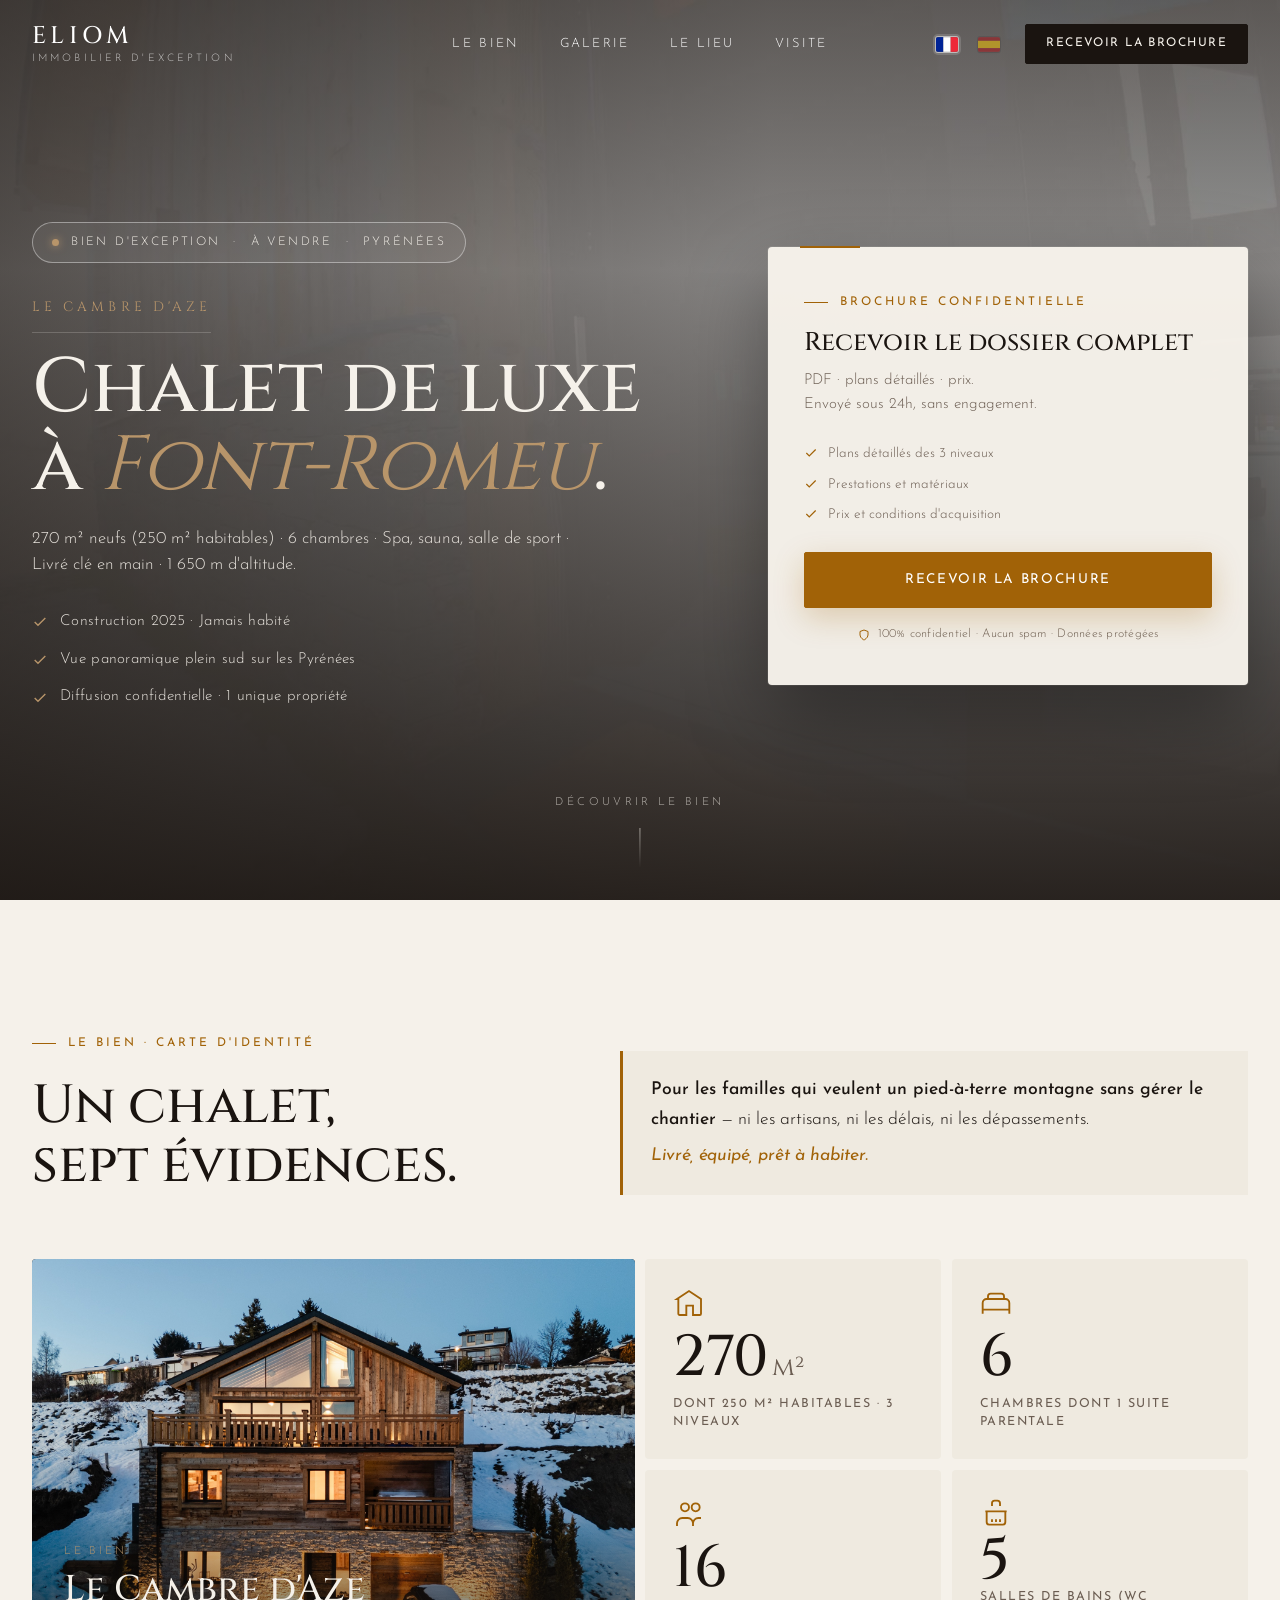
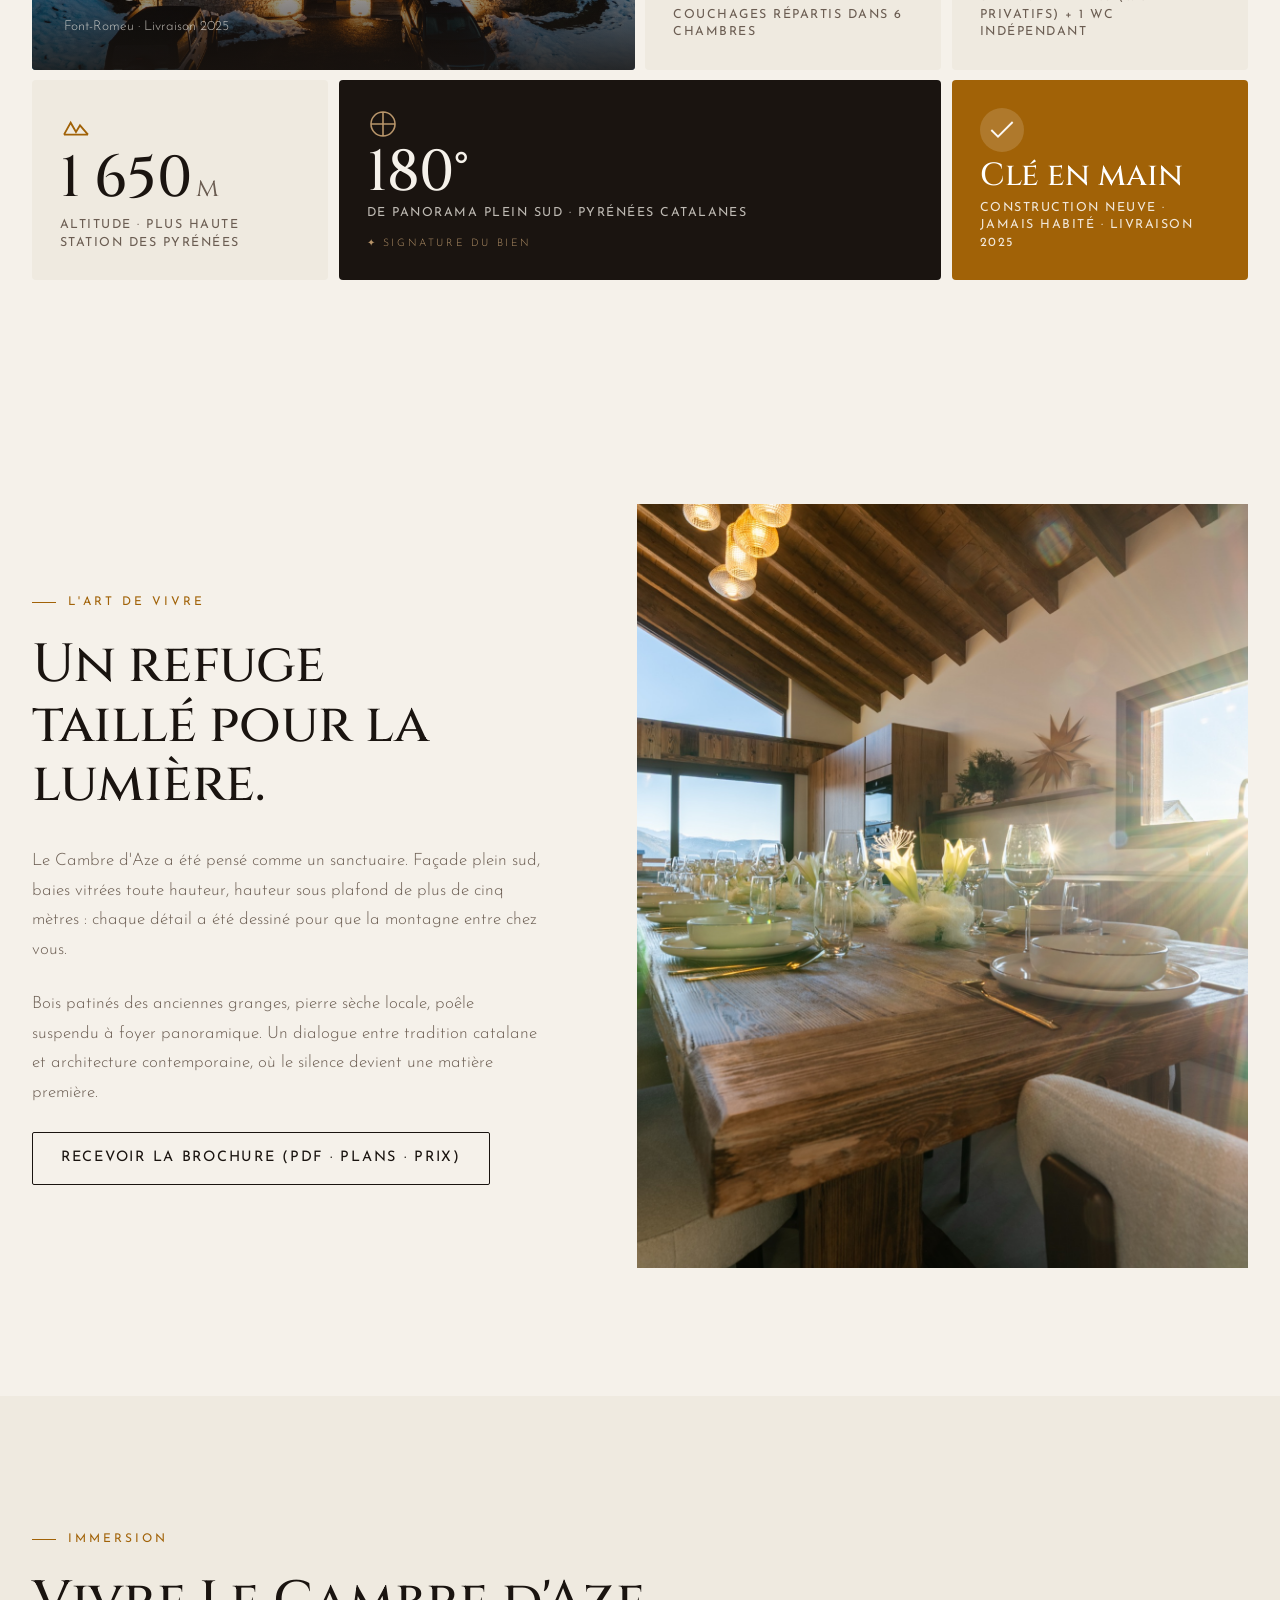
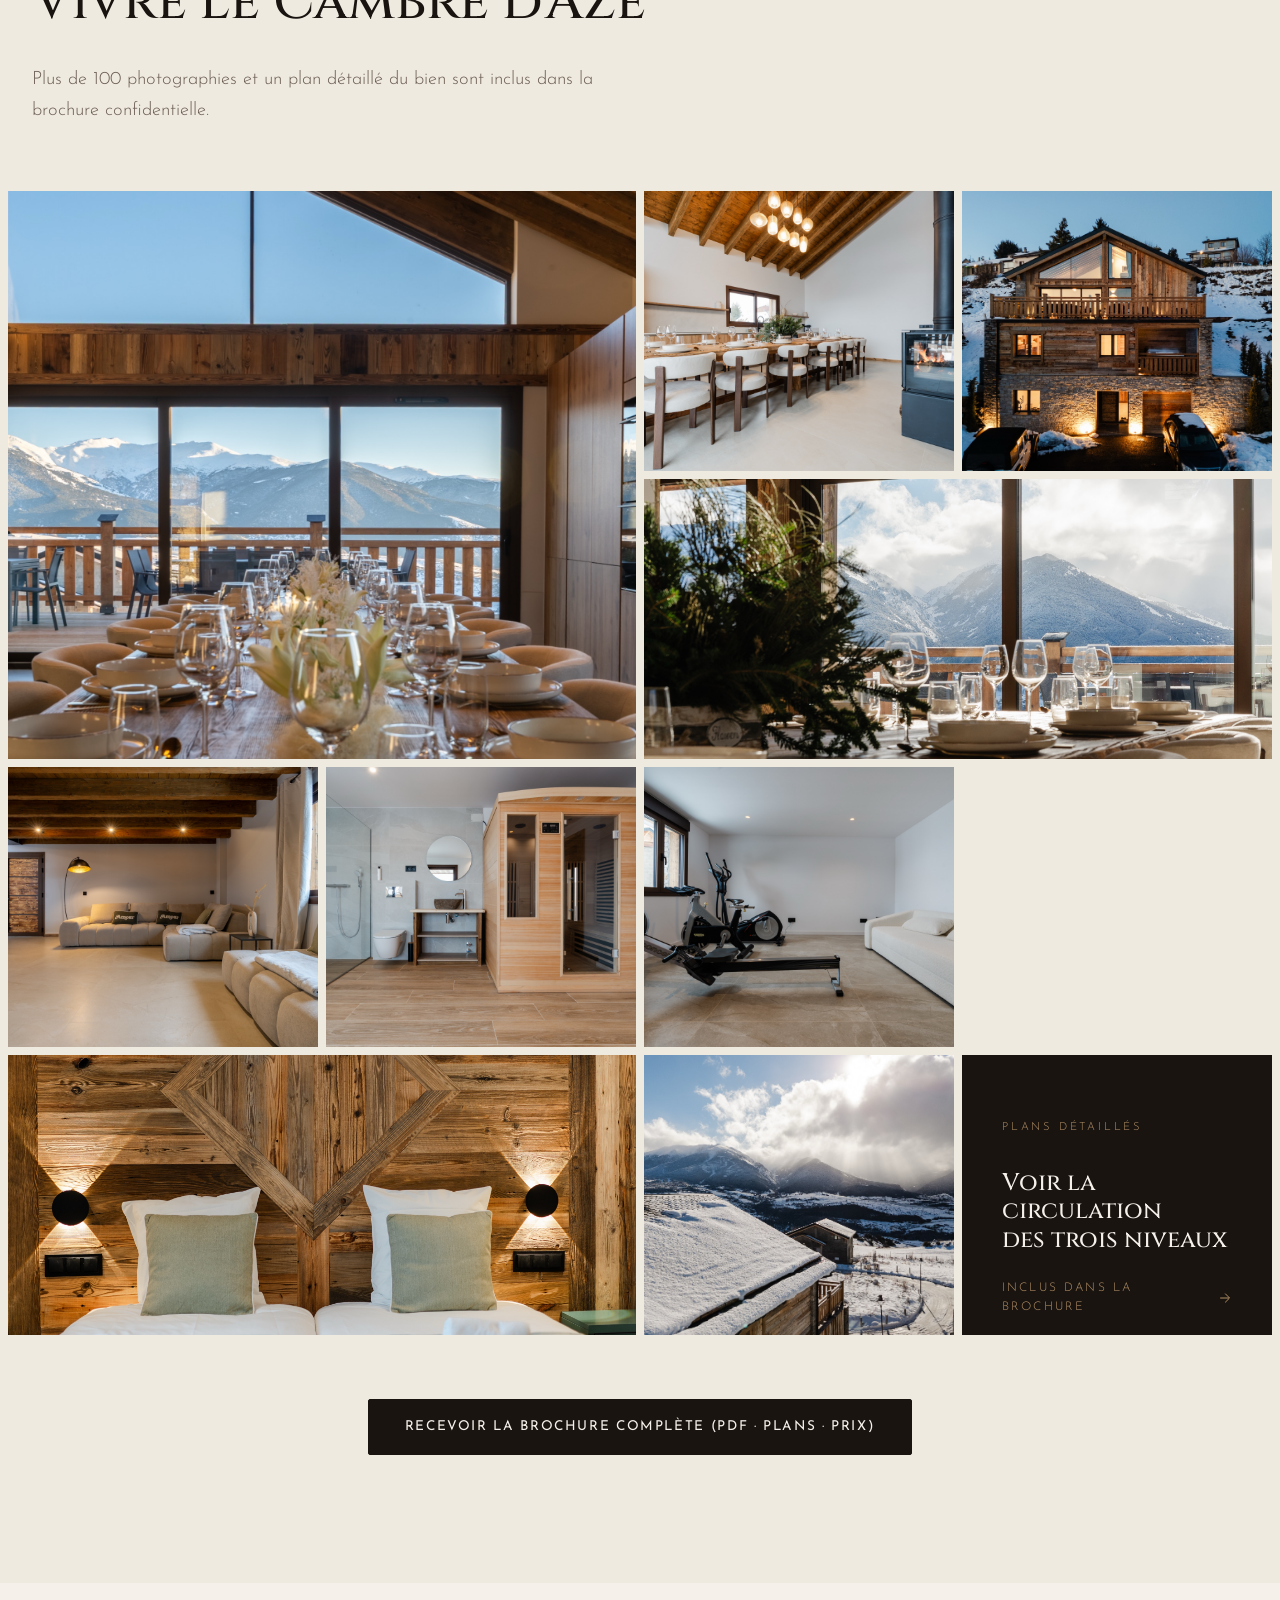
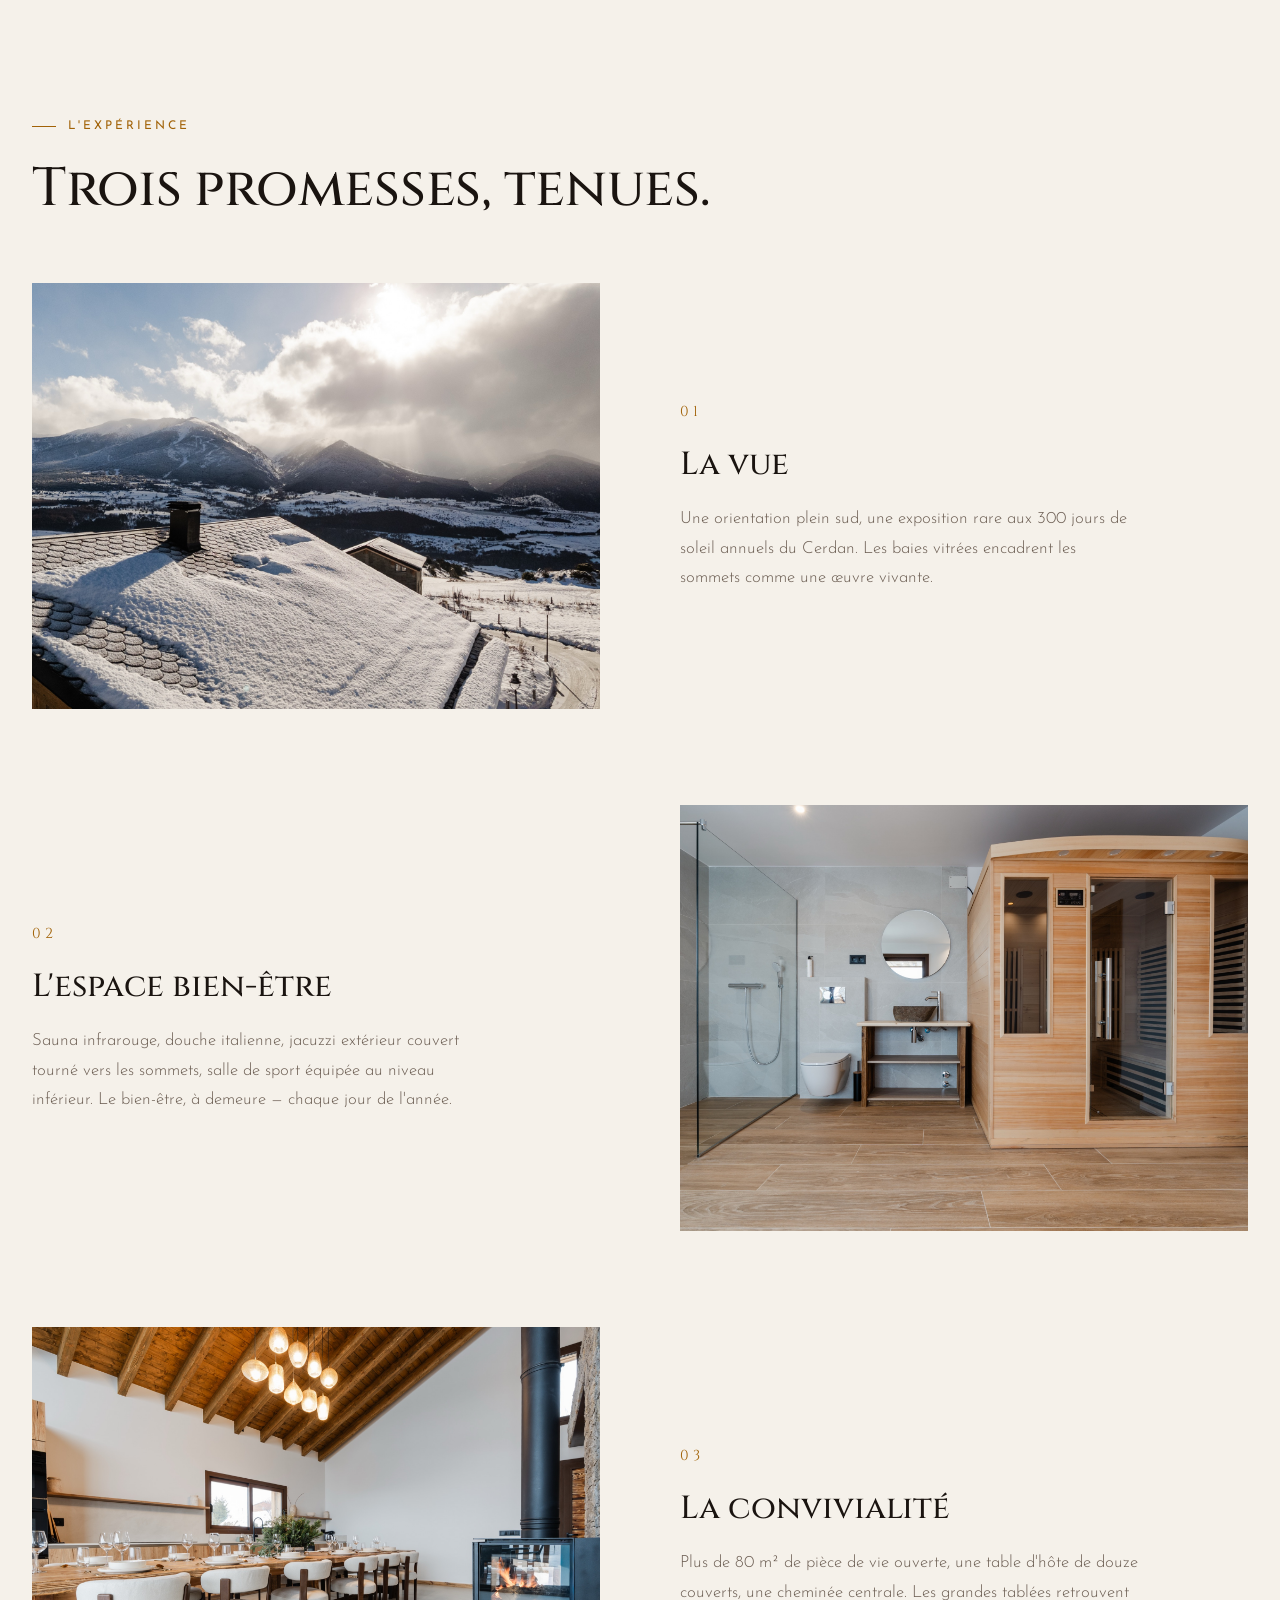
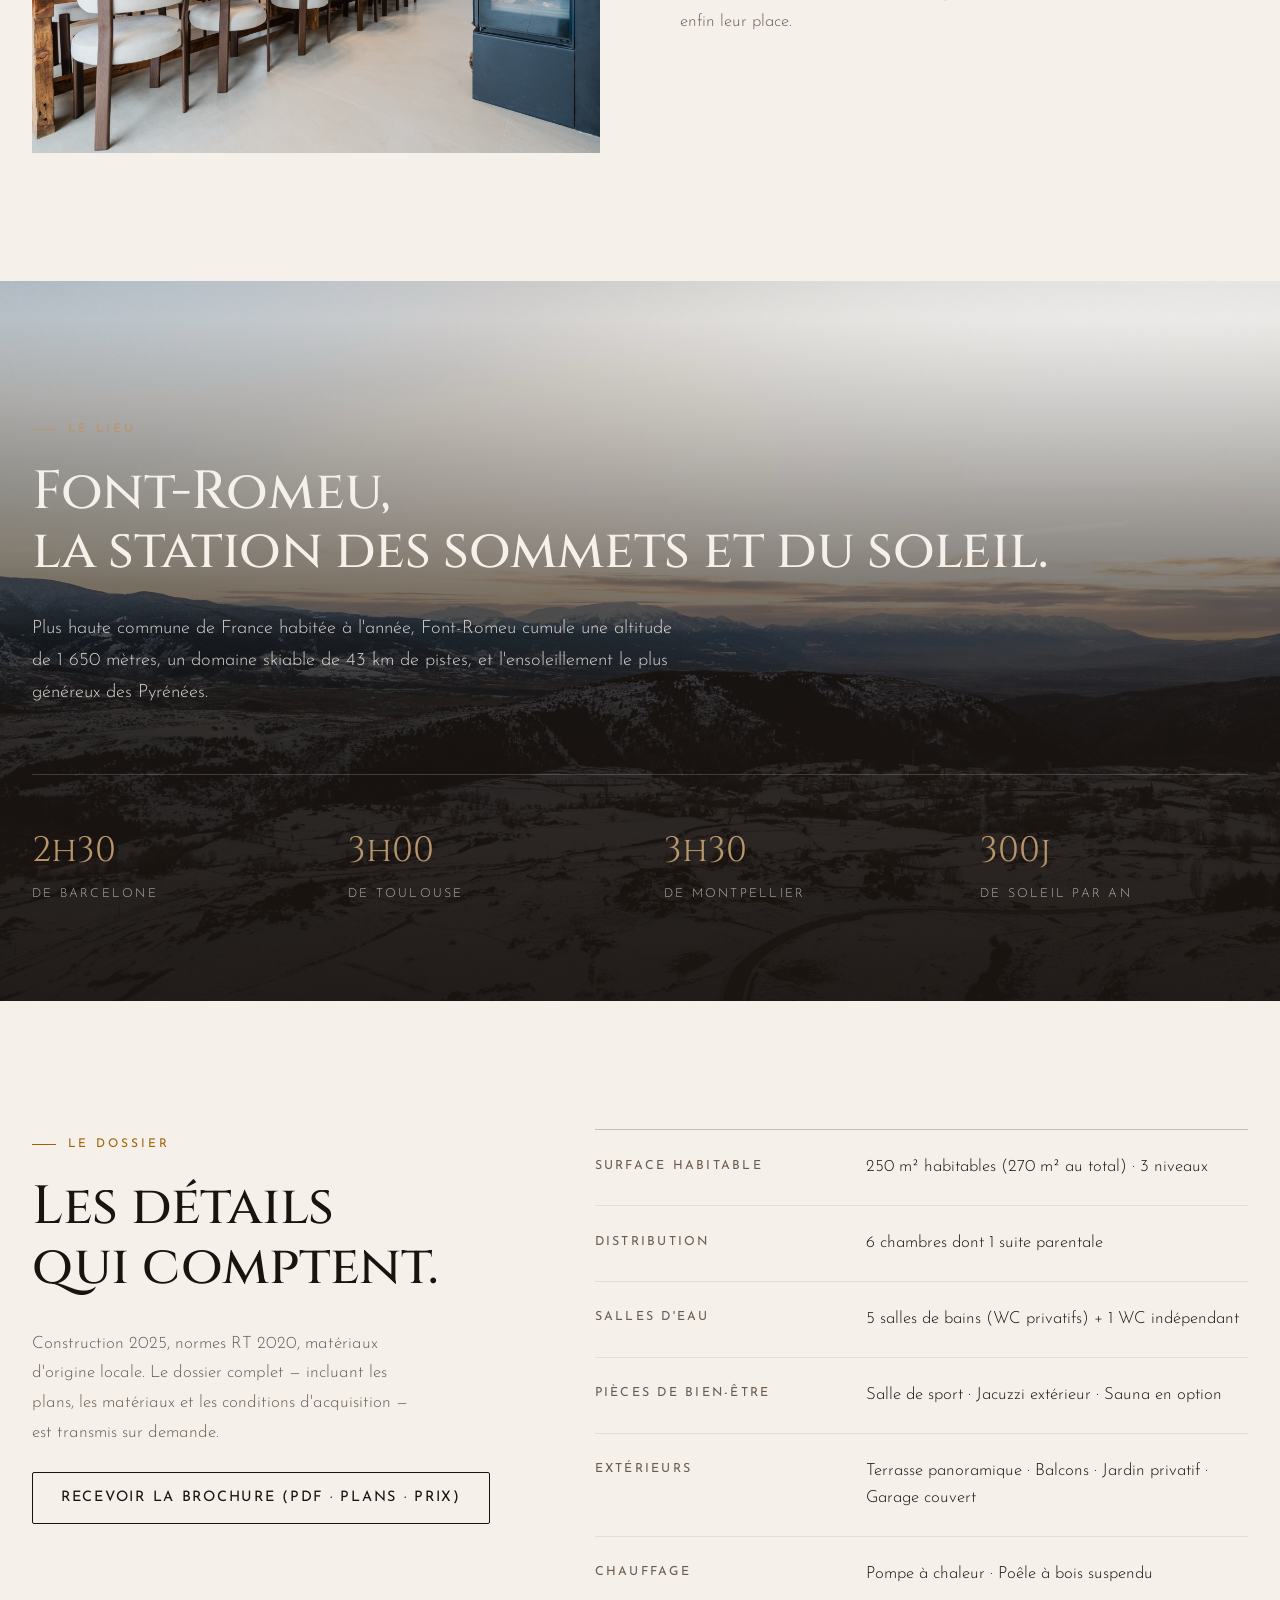
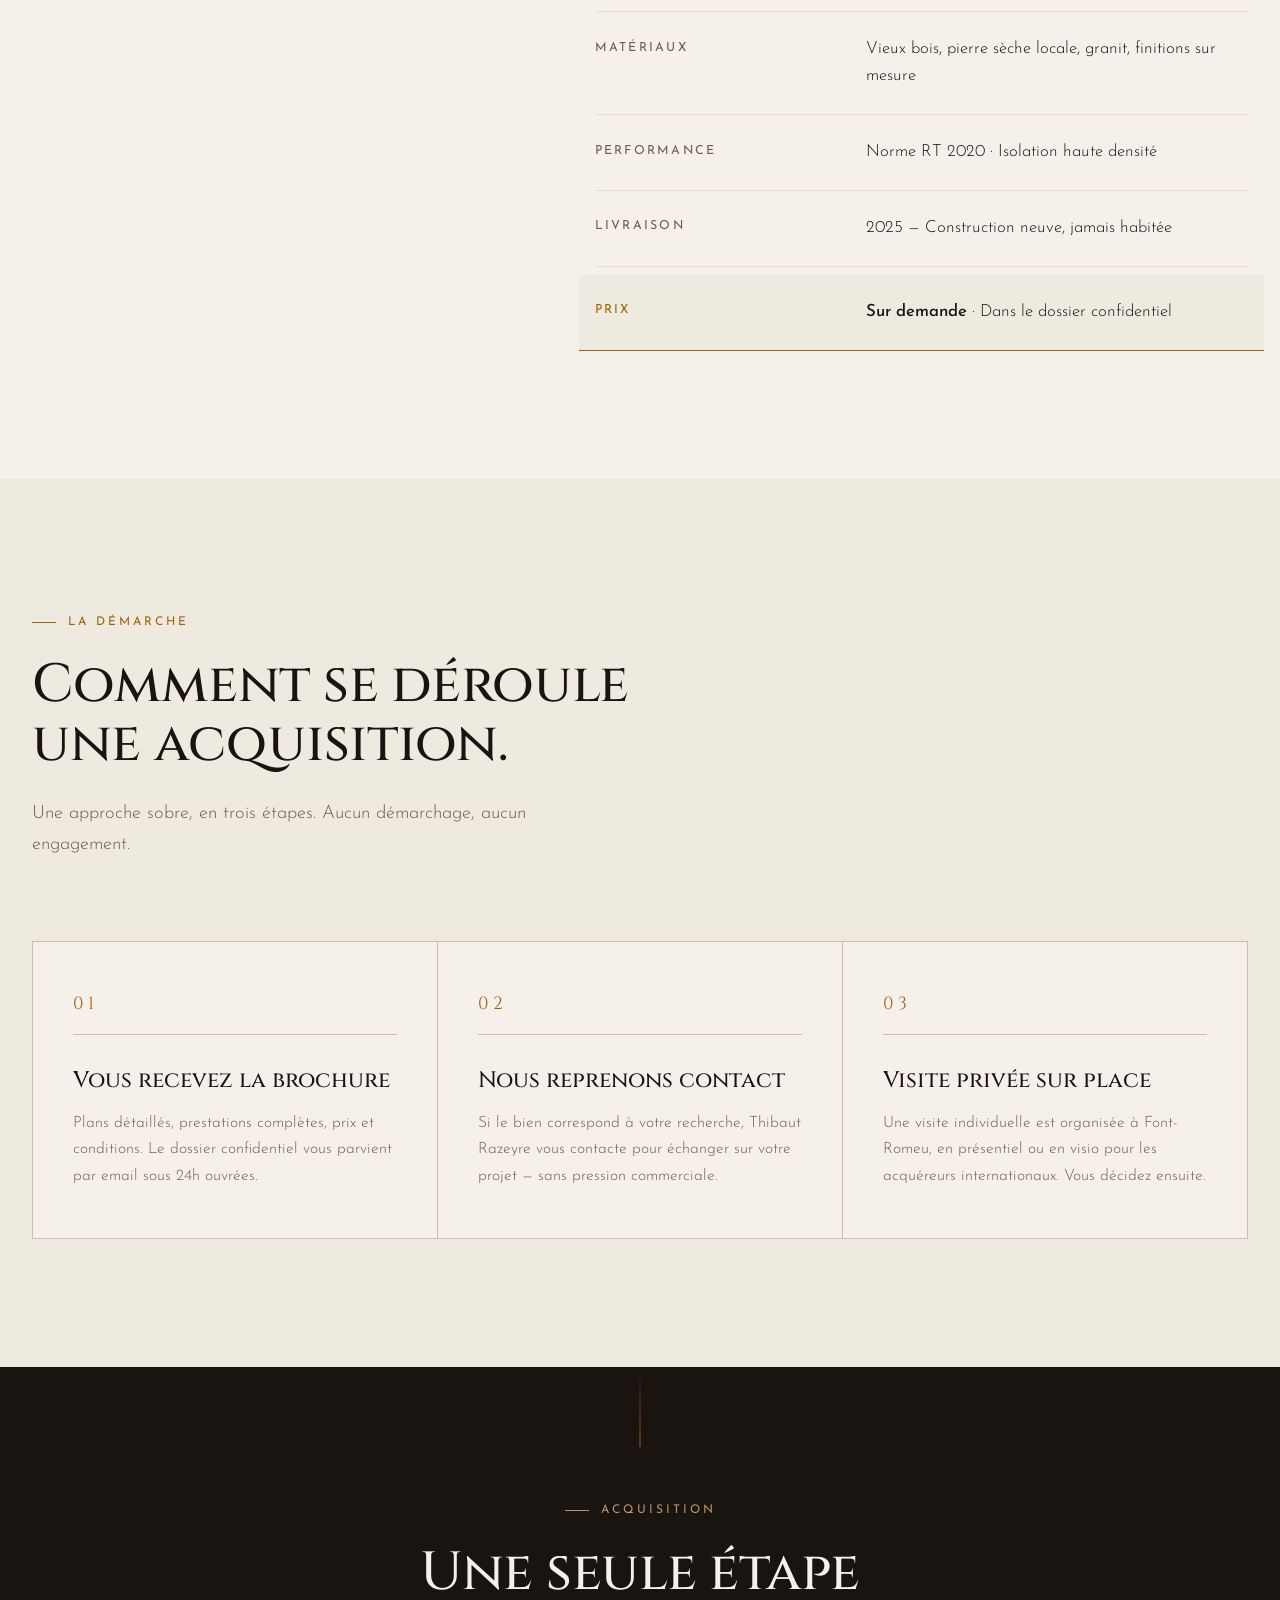
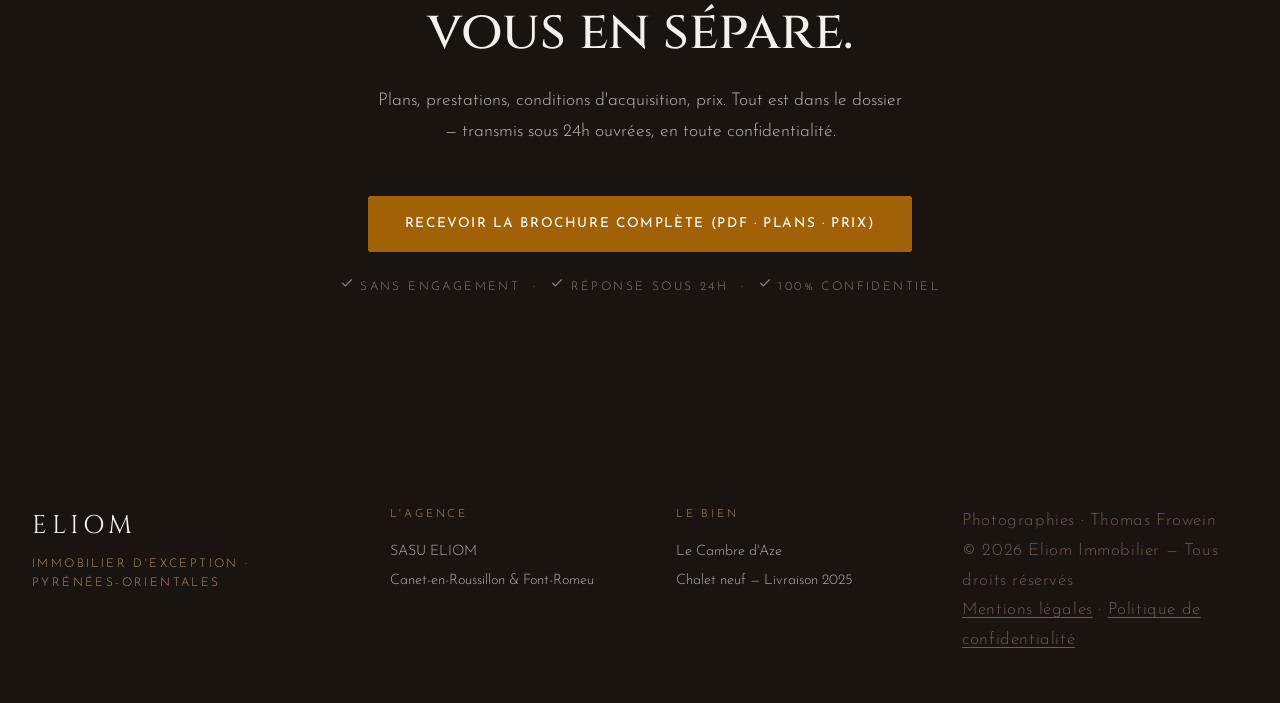
==== commit 047a8d5c: "Add SVG flags + auto-detect Spanish browsers - Replace FR/ES text labels with inline SVG flags (no e" ====
--- a/index.html
+++ b/index.html
@@ -27,6 +27,24 @@
 <link href="https://fonts.googleapis.com/css2?family=Cinzel:wght@400;500;600&family=Josefin+Sans:wght@300;400;500;600&display=swap" rel="stylesheet" />
 
 <link rel="stylesheet" href="styles.css" />
+
+<link rel="alternate" hreflang="fr" href="/" />
+<link rel="alternate" hreflang="es" href="/es/" />
+<link rel="alternate" hreflang="x-default" href="/" />
+
+<script>
+/* Auto-redirect to /es/ for Spanish-speaking browsers, unless user manually chose FR.
+   Runs inline in <head> before render to avoid flash of wrong language. */
+(function () {
+  try {
+    var saved = localStorage.getItem('langChoice');
+    if (saved === 'es') { window.location.replace('/es/'); return; }
+    if (saved === 'fr') return;
+    var lang = (navigator.language || navigator.userLanguage || '').toLowerCase();
+    if (lang.indexOf('es') === 0) { window.location.replace('/es/'); }
+  } catch (e) { /* localStorage blocked: stay on FR */ }
+})();
+</script>
 </head>
 <body>
 
@@ -45,9 +63,27 @@
       <a href="#process">Visite</a>
     </nav>
 
-    <button class="btn btn--primary btn--sm js-open-brochure nav__cta" type="button">
-      Recevoir la brochure
-    </button>
+    <div class="nav__actions">
+      <div class="nav__lang" role="group" aria-label="Langue">
+        <a href="/" class="nav__lang-link is-active" aria-current="true" lang="fr" hreflang="fr" title="Français" aria-label="Français">
+          <svg class="nav__lang-flag" viewBox="0 0 3 2" aria-hidden="true">
+            <rect width="1" height="2" fill="#002395"/>
+            <rect x="1" width="1" height="2" fill="#fff"/>
+            <rect x="2" width="1" height="2" fill="#ED2939"/>
+          </svg>
+        </a>
+        <a href="/es/" class="nav__lang-link" lang="es" hreflang="es" title="Español" aria-label="Español">
+          <svg class="nav__lang-flag" viewBox="0 0 3 2" aria-hidden="true">
+            <rect width="3" height="0.5" fill="#AA151B"/>
+            <rect y="0.5" width="3" height="1" fill="#F1BF00"/>
+            <rect y="1.5" width="3" height="0.5" fill="#AA151B"/>
+          </svg>
+        </a>
+      </div>
+      <button class="btn btn--primary btn--sm js-open-brochure nav__cta" type="button">
+        Recevoir la brochure
+      </button>
+    </div>
 
     <button class="nav__burger" id="navBurger" aria-label="Menu" aria-expanded="false">
       <span></span><span></span><span></span>
@@ -59,6 +95,24 @@
     <a href="#galerie">Galerie</a>
     <a href="#lieu">Le lieu</a>
     <a href="#process">Comment ça se passe</a>
+    <div class="nav__lang nav__lang--mobile" role="group" aria-label="Langue">
+      <a href="/" class="nav__lang-link is-active" aria-current="true" lang="fr" hreflang="fr">
+        <svg class="nav__lang-flag" viewBox="0 0 3 2" aria-hidden="true">
+          <rect width="1" height="2" fill="#002395"/>
+          <rect x="1" width="1" height="2" fill="#fff"/>
+          <rect x="2" width="1" height="2" fill="#ED2939"/>
+        </svg>
+        Français
+      </a>
+      <a href="/es/" class="nav__lang-link" lang="es" hreflang="es">
+        <svg class="nav__lang-flag" viewBox="0 0 3 2" aria-hidden="true">
+          <rect width="3" height="0.5" fill="#AA151B"/>
+          <rect y="0.5" width="3" height="1" fill="#F1BF00"/>
+          <rect y="1.5" width="3" height="0.5" fill="#AA151B"/>
+        </svg>
+        Español
+      </a>
+    </div>
     <button class="btn btn--primary js-open-brochure" type="button">Recevoir la brochure</button>
   </nav>
 </header>
@@ -503,16 +557,16 @@
 
       <div class="place__metrics">
         <div>
-          <div class="place__metric-value">1h30</div>
-          <div class="place__metric-label">de Perpignan</div>
-        </div>
-        <div>
           <div class="place__metric-value">2h30</div>
           <div class="place__metric-label">de Barcelone</div>
         </div>
         <div>
           <div class="place__metric-value">3h00</div>
           <div class="place__metric-label">de Toulouse</div>
+        </div>
+        <div>
+          <div class="place__metric-value">3h30</div>
+          <div class="place__metric-label">de Montpellier</div>
         </div>
         <div>
           <div class="place__metric-value">300j</div>
--- a/styles.css
+++ b/styles.css
@@ -312,6 +312,80 @@
   color: #F5F1EA;
 }
 
+.nav__actions {
+  display: flex;
+  align-items: center;
+  gap: 1.25rem;
+  justify-self: end;
+}
+
+.nav__lang {
+  display: flex;
+  align-items: center;
+  gap: 0.5rem;
+}
+.nav__lang-link {
+  display: inline-flex;
+  align-items: center;
+  padding: 0.35rem;
+  border-radius: 4px;
+  opacity: 0.55;
+  transition: opacity var(--t), transform var(--t);
+}
+.nav__lang-link:hover {
+  opacity: 1;
+}
+.nav__lang-link.is-active {
+  opacity: 1;
+}
+.nav__lang-flag {
+  width: 22px;
+  height: 15px;
+  display: block;
+  border-radius: 2px;
+  box-shadow: 0 0 0 1px rgba(0,0,0,0.15), 0 1px 2px rgba(0,0,0,0.15);
+  transition: box-shadow var(--t);
+}
+.nav__lang-link.is-active .nav__lang-flag {
+  box-shadow: 0 0 0 1px rgba(255,255,255,0.5), 0 0 0 3px rgba(255,255,255,0.15);
+}
+.nav.is-scrolled .nav__lang-link {
+  opacity: 0.7;
+}
+.nav.is-scrolled .nav__lang-link:hover,
+.nav.is-scrolled .nav__lang-link.is-active {
+  opacity: 1;
+}
+.nav.is-scrolled .nav__lang-link.is-active .nav__lang-flag {
+  box-shadow: 0 0 0 1px rgba(0,0,0,0.3), 0 0 0 3px rgba(0,0,0,0.08);
+}
+
+.nav__lang--mobile {
+  gap: 1.25rem;
+  padding: 0.75rem 0;
+  border-top: 1px solid var(--border);
+  margin-top: 0.5rem;
+  flex-wrap: wrap;
+}
+.nav__lang--mobile .nav__lang-link {
+  display: inline-flex;
+  align-items: center;
+  gap: 0.6rem;
+  color: var(--muted-fg);
+  font-size: 0.9rem;
+  letter-spacing: 0.05em;
+  padding: 0.4rem 0;
+  opacity: 1;
+}
+.nav__lang--mobile .nav__lang-link.is-active {
+  color: var(--fg);
+  font-weight: 500;
+}
+.nav__lang--mobile .nav__lang-flag {
+  width: 24px;
+  height: 16px;
+}
+
 .nav__burger {
   display: none;
   width: 32px;
@@ -699,7 +773,8 @@
 }
 
 .hero__pill {
-  display: inline-flex;
+  display: flex;
+  width: fit-content;
   align-items: center;
   gap: 0.75rem;
   padding: 0.6rem 1.2rem;
@@ -1791,7 +1866,7 @@
   .hero__pill {
     font-size: 0.6rem;
     padding: 0.45rem 0.85rem;
-    margin-bottom: 1rem;
+    margin: 0 auto 1rem;
     letter-spacing: 0.15em;
   }
   .hero__title {
@@ -1899,8 +1974,9 @@
   .footer { padding: 4rem 0 2.5rem; }
   .footer__inner { grid-template-columns: 1fr; gap: 2rem; }
 
-  /* Hide nav CTA on mobile (handled by hamburger menu) */
+  /* Hide nav CTA + lang switcher inline on mobile (handled by hamburger menu) */
   .nav__cta { display: none; }
+  .nav__actions .nav__lang { display: none; }
 
   /* Add bottom padding so sticky CTA bar doesn't cover footer */
   body { padding-bottom: 60px; }
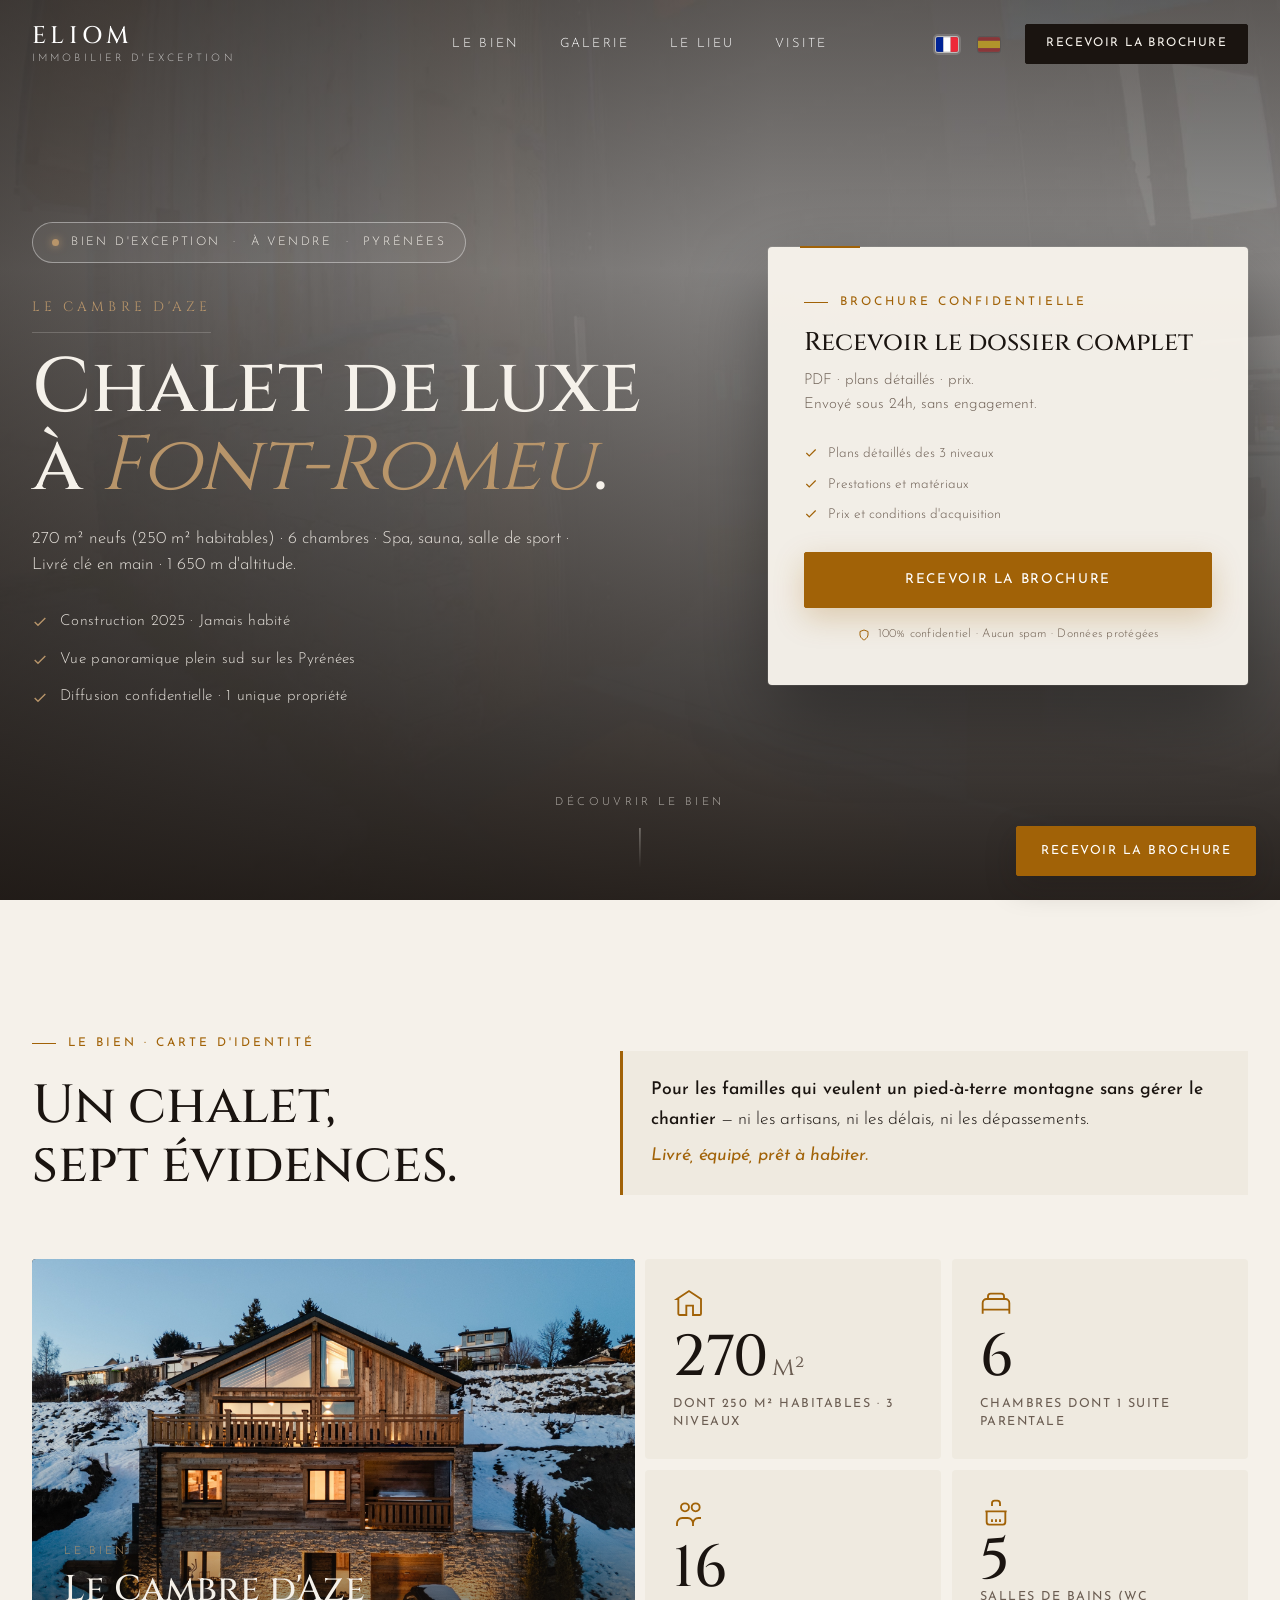
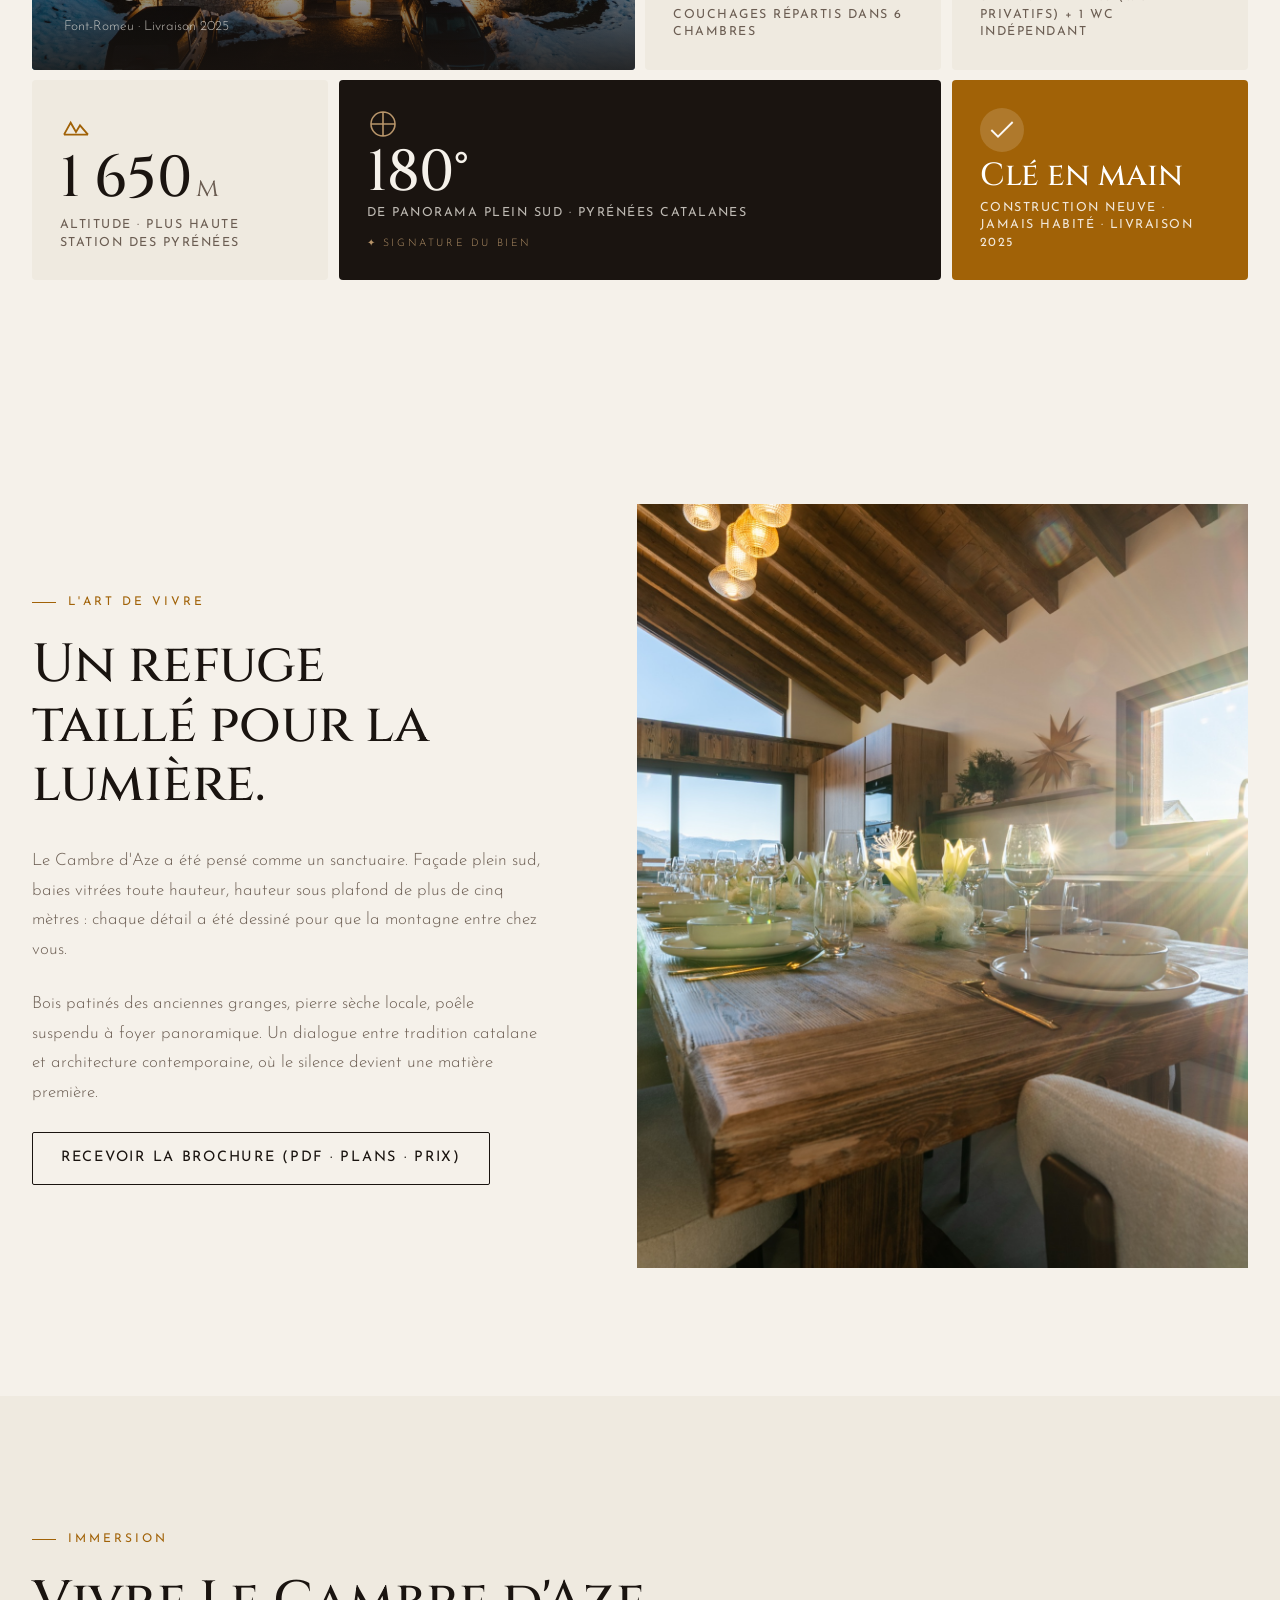
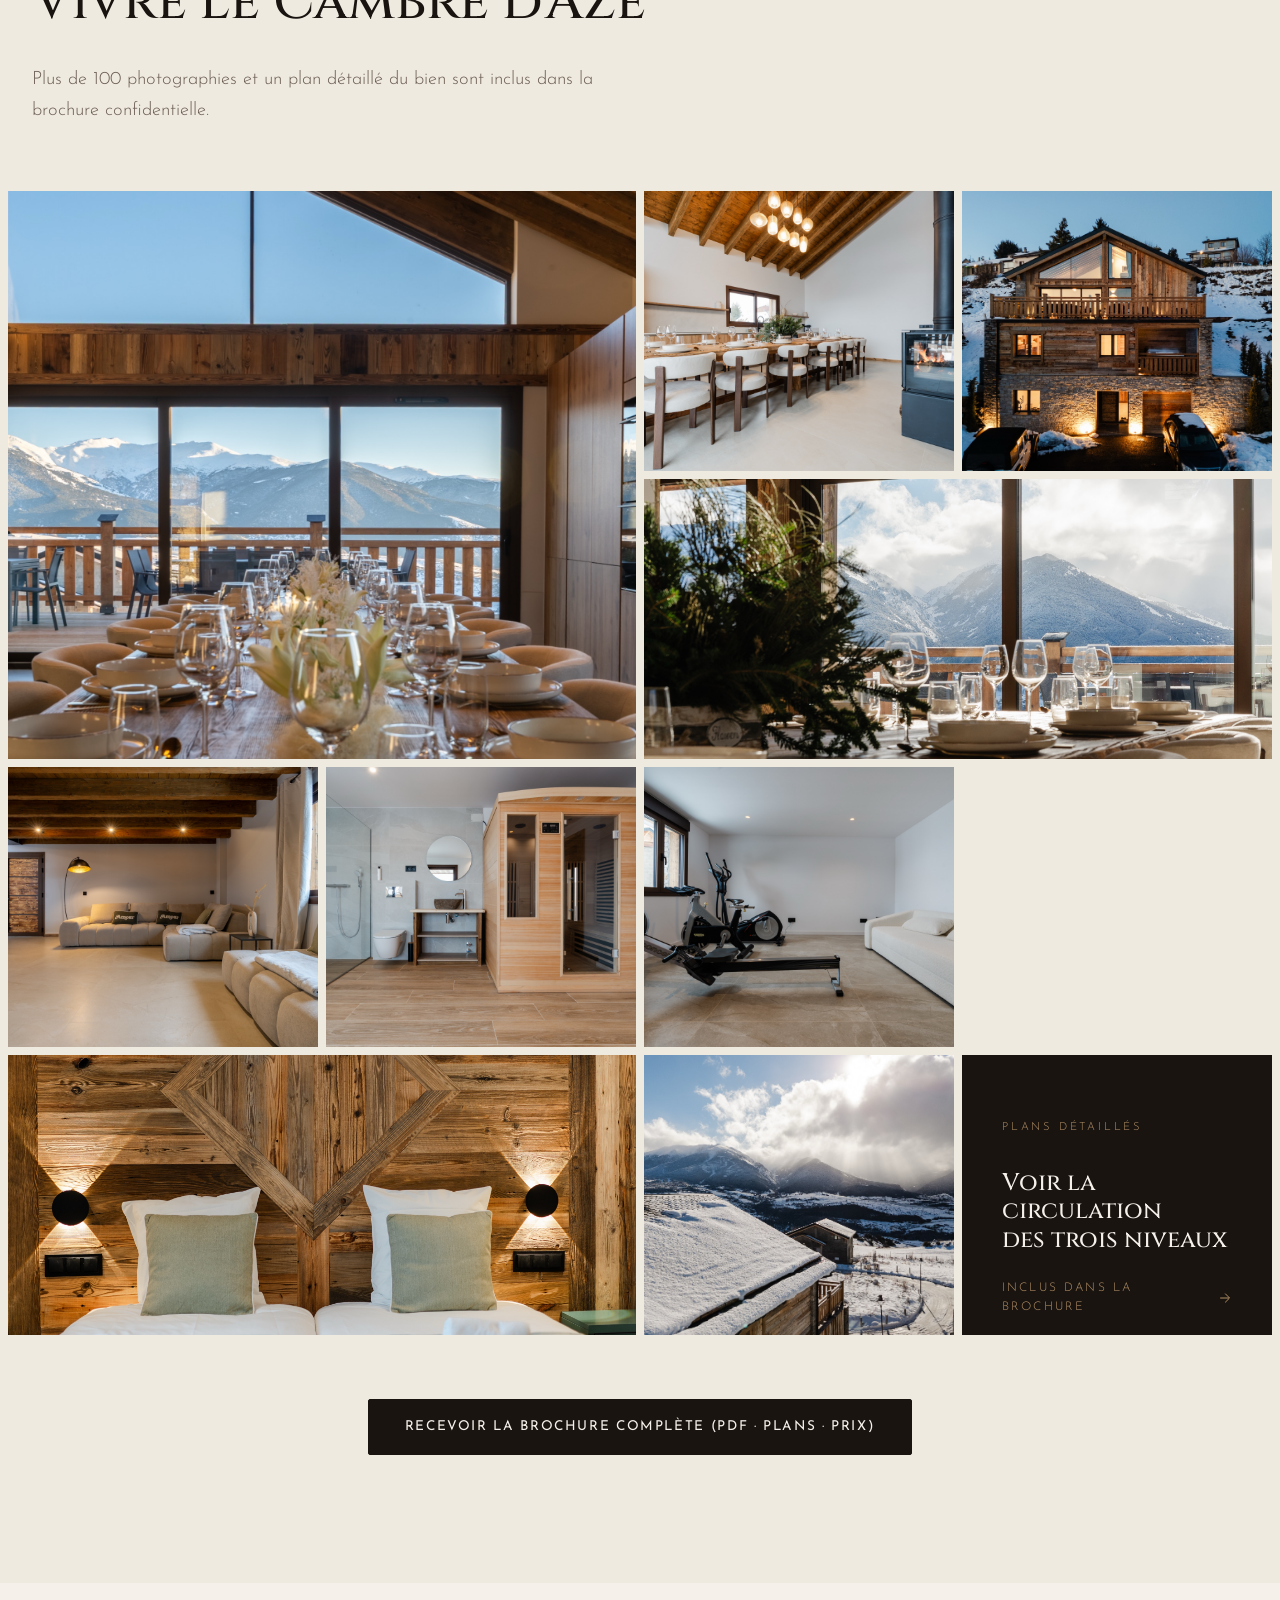
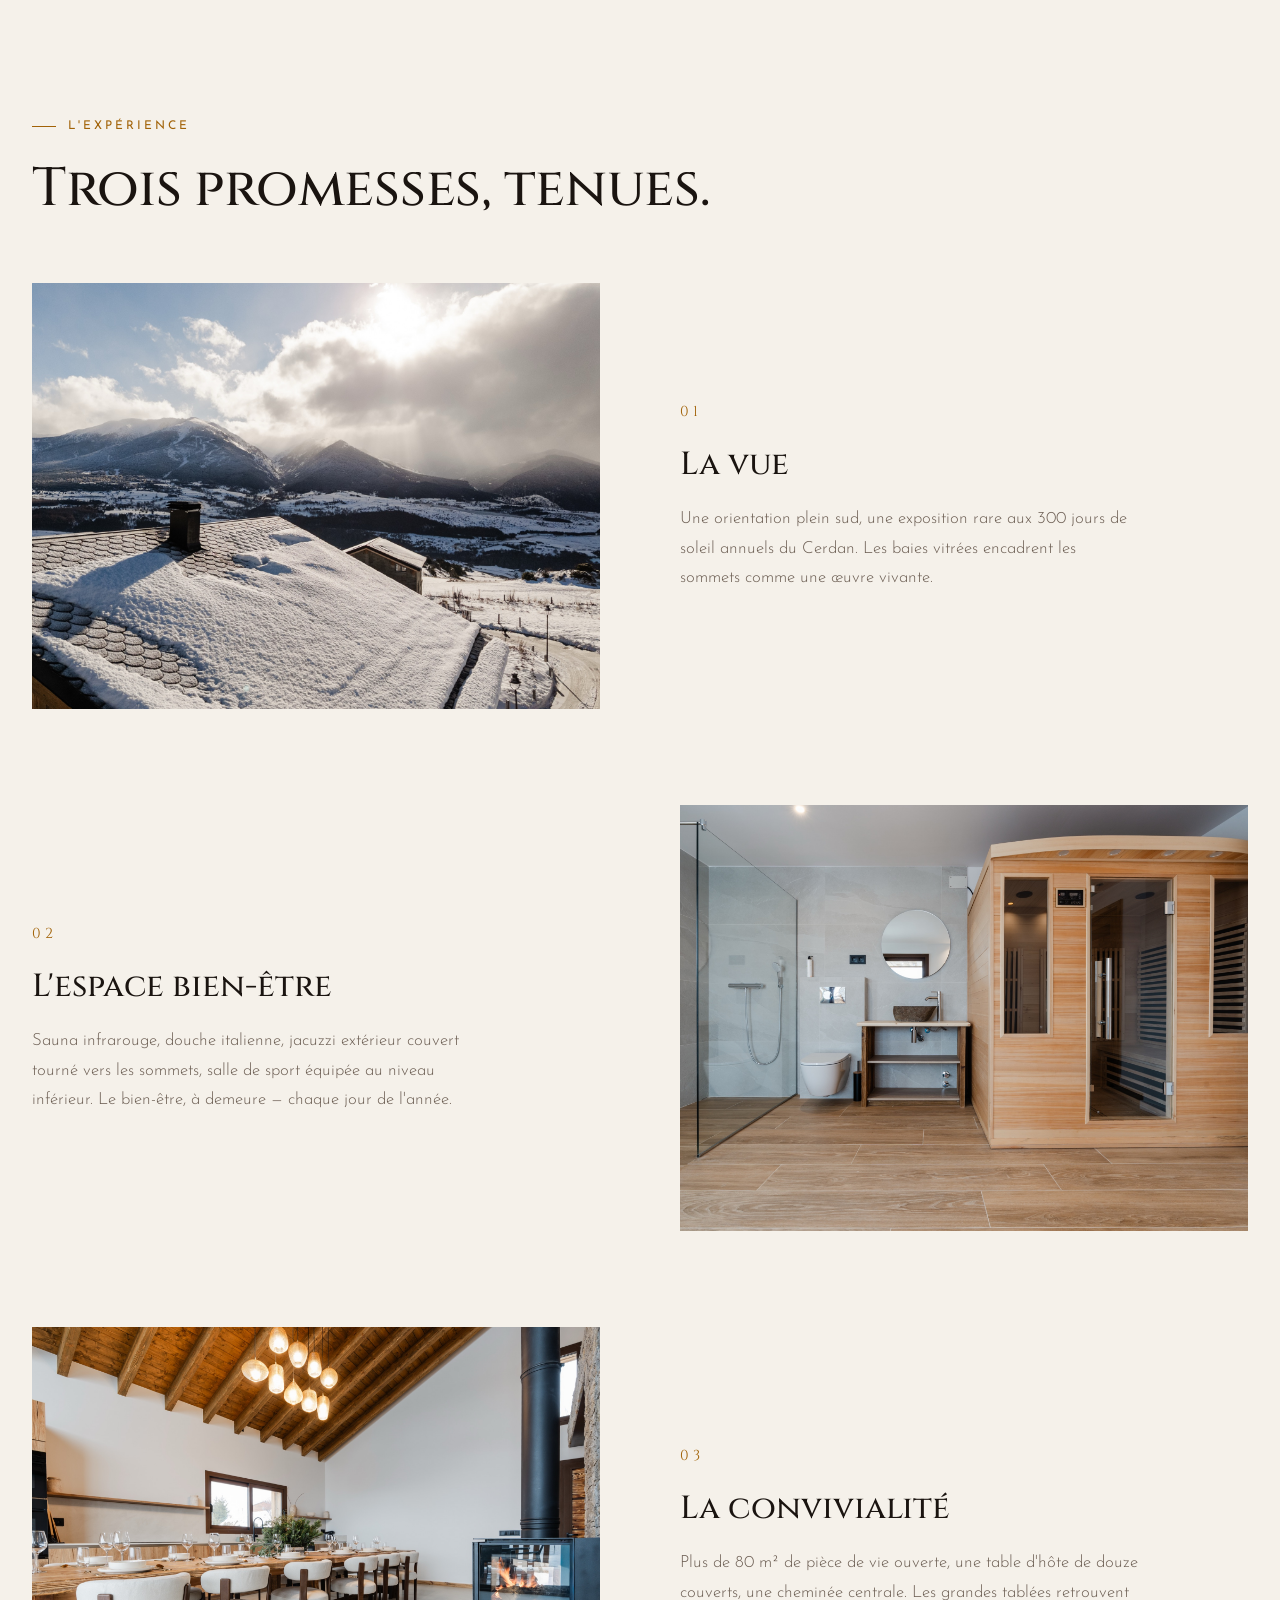
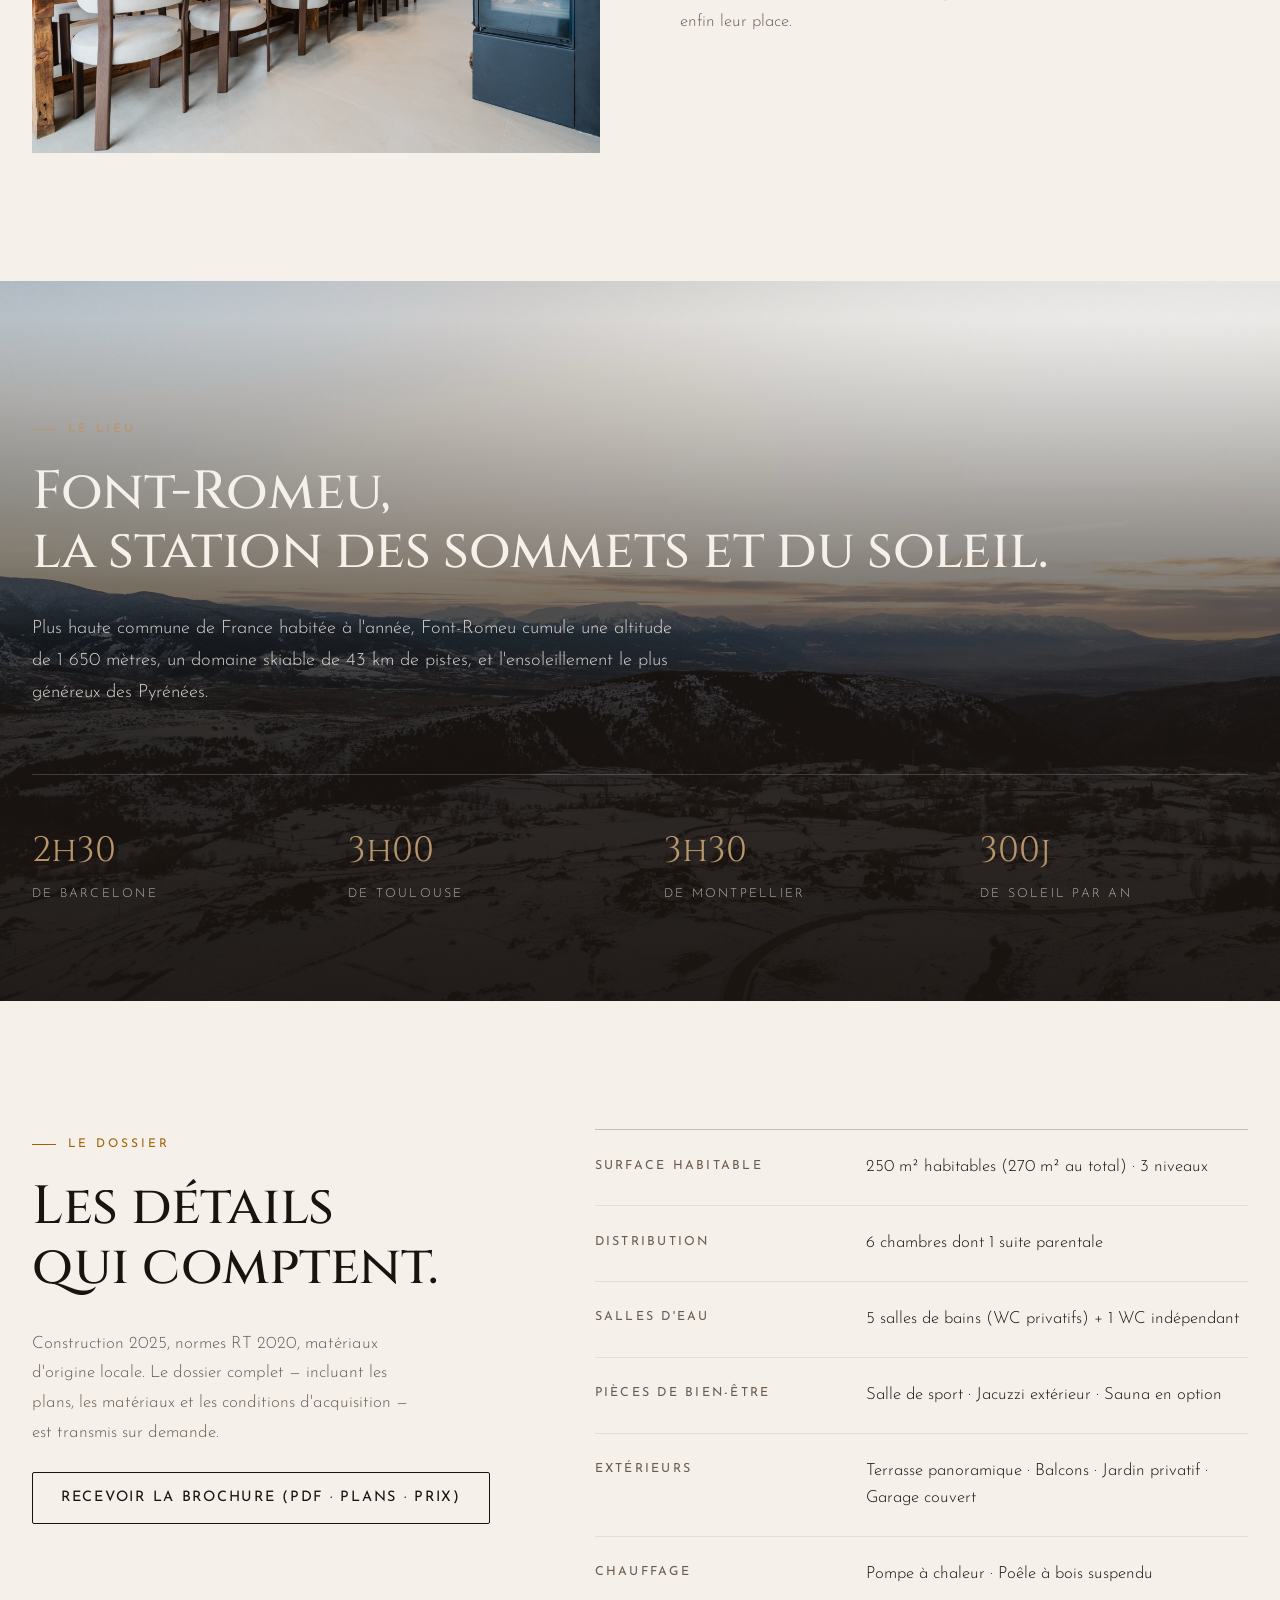
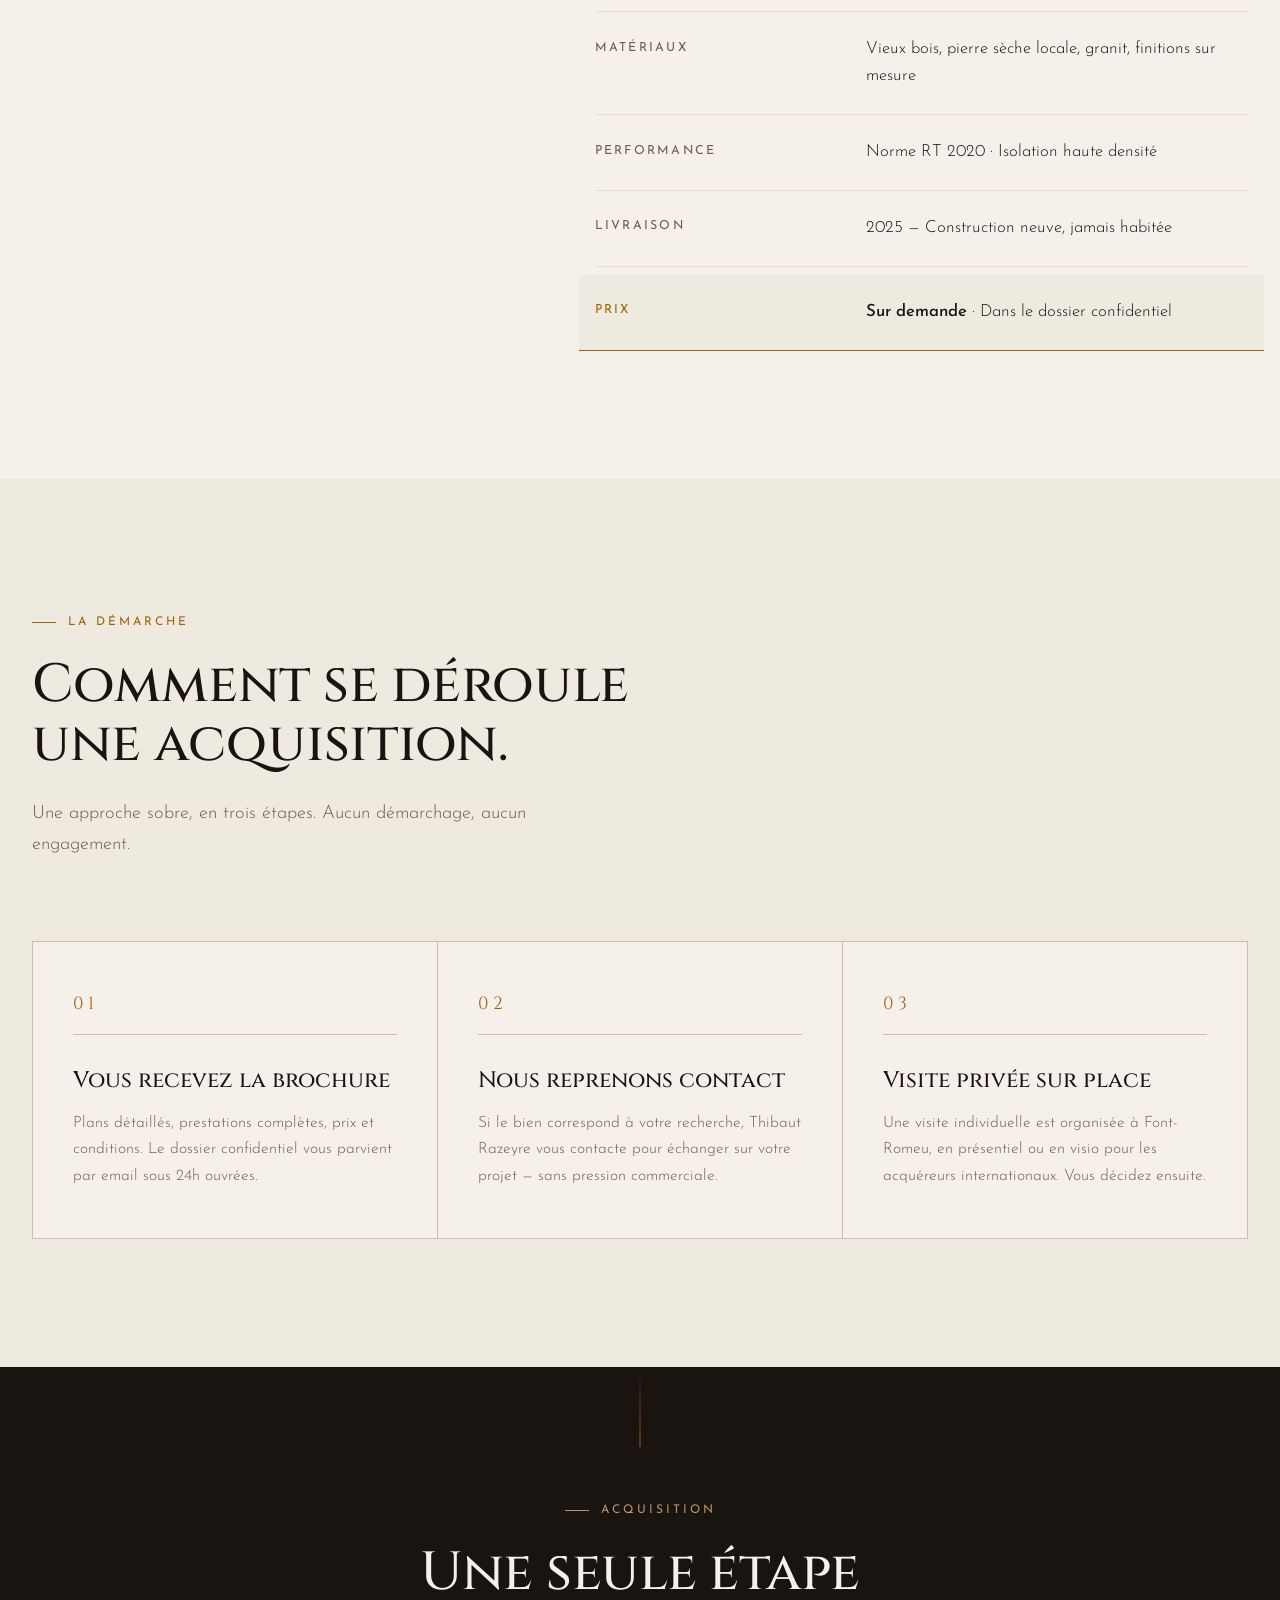
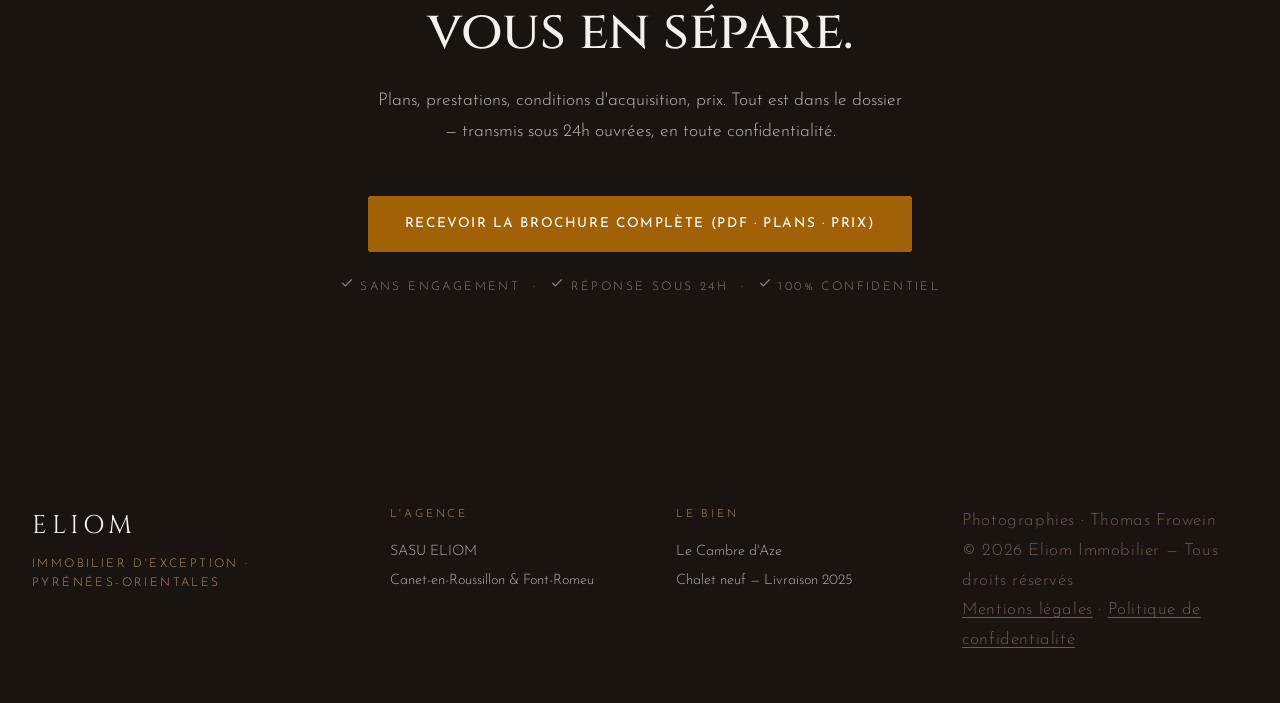
==== commit 09c2f856: "Install Meta Pixel (ID 2514500655630092) on both landings Placed after the language redirect so the " ====
--- a/index.html
+++ b/index.html
@@ -45,8 +45,26 @@
   } catch (e) { /* localStorage blocked: stay on FR */ }
 })();
 </script>
+
+<!-- Meta Pixel Code -->
+<script>
+!function(f,b,e,v,n,t,s)
+{if(f.fbq)return;n=f.fbq=function(){n.callMethod?
+n.callMethod.apply(n,arguments):n.queue.push(arguments)};
+if(!f._fbq)f._fbq=n;n.push=n;n.loaded=!0;n.version='2.0';
+n.queue=[];t=b.createElement(e);t.async=!0;
+t.src=v;s=b.getElementsByTagName(e)[0];
+s.parentNode.insertBefore(t,s)}(window, document,'script',
+'https://connect.facebook.net/en_US/fbevents.js');
+fbq('init', '2514500655630092');
+fbq('track', 'PageView');
+</script>
+<!-- End Meta Pixel Code -->
 </head>
 <body>
+<noscript><img height="1" width="1" style="display:none"
+src="https://www.facebook.com/tr?id=2514500655630092&ev=PageView&noscript=1"
+alt="" /></noscript>
 
 <!-- ============== NAV ============== -->
 <header class="nav" id="nav">
@@ -758,23 +776,8 @@
       </h3>
       <p class="modal__lede">
         Plans détaillés, prestations, prix et conditions d'acquisition.
-        Transmis sous 24h ouvrées, sans aucun engagement.
+        Transmis en moins d'une minute, sans aucun engagement.
       </p>
-
-      <ul class="modal__perks">
-        <li>
-          <svg width="16" height="16" viewBox="0 0 24 24" fill="none" stroke="currentColor" stroke-width="2"><path d="M20 6L9 17l-5-5"/></svg>
-          Brochure complète envoyée sous 24h
-        </li>
-        <li>
-          <svg width="16" height="16" viewBox="0 0 24 24" fill="none" stroke="currentColor" stroke-width="2"><path d="M20 6L9 17l-5-5"/></svg>
-          Plans, matériaux, prix
-        </li>
-        <li>
-          <svg width="16" height="16" viewBox="0 0 24 24" fill="none" stroke="currentColor" stroke-width="2"><path d="M20 6L9 17l-5-5"/></svg>
-          100% confidentiel · Aucun spam
-        </li>
-      </ul>
 
       <div class="modal__form" id="brochureFormContainer">
         <!-- Form Systeme.io chargé en lazy au 1er click sur un CTA
--- a/styles.css
+++ b/styles.css
@@ -1845,14 +1845,63 @@
 @media (max-width: 768px) {
   .container { padding: 0 1.5rem; }
 
-  .nav__inner { grid-template-columns: 1fr auto; }
+  /* === MOBILE NAV — non-sticky, logo + drapeaux + burger === */
+  .nav {
+    position: relative; /* relative (not static) so z-index applies + child mobile menu can position against it */
+    background: rgba(245, 241, 234, 0.98);
+    border-bottom: 1px solid var(--border);
+    padding: 0.85rem 0;
+  }
+  .nav.is-scrolled {
+    background: rgba(245, 241, 234, 0.98);
+    padding: 0.85rem 0;
+  }
+  .nav__inner {
+    grid-template-columns: 1fr auto auto;
+    gap: 0.85rem;
+    padding: 0 1.25rem;
+  }
+  .nav__brand-mark {
+    color: var(--fg);
+    font-size: 1.15rem;
+    letter-spacing: 0.16em;
+  }
+  .nav__brand-sub { display: none; }
   .nav__links { display: none; }
   .nav .btn--ghost { display: none; }
-  .nav__burger { display: flex; }
+  .nav__burger {
+    display: flex;
+    justify-self: end;
+  }
+  .nav__burger span { background: var(--fg); }
+  /* Show inline lang flags on mobile (replaces hidden default) */
+  .nav__actions .nav__lang {
+    display: flex;
+    gap: 0.25rem;
+  }
+  .nav__actions .nav__lang-link {
+    padding: 0.25rem;
+    opacity: 0.7;
+  }
+  .nav__actions .nav__lang-link.is-active {
+    opacity: 1;
+  }
+  .nav__actions .nav__lang-flag {
+    width: 20px;
+    height: 14px;
+  }
+  .nav__actions .nav__lang-link.is-active .nav__lang-flag {
+    box-shadow: 0 0 0 1px rgba(0,0,0,0.3), 0 0 0 3px rgba(0,0,0,0.08);
+  }
+  /* Mobile burger menu: align below the new (shorter) static nav, force above hero */
+  .nav__mobile {
+    top: 52px;
+    z-index: 100;
+  }
 
   /* === MOBILE HERO — tight, form-forward === */
   .hero {
-    padding: 5.5rem 1rem 2rem;
+    padding: 1.5rem 1rem 2rem;
     min-height: auto;
     align-items: flex-start;
   }
@@ -1974,9 +2023,8 @@
   .footer { padding: 4rem 0 2.5rem; }
   .footer__inner { grid-template-columns: 1fr; gap: 2rem; }
 
-  /* Hide nav CTA + lang switcher inline on mobile (handled by hamburger menu) */
+  /* Hide nav CTA on mobile (handled by hamburger menu) — flags stay visible inline */
   .nav__cta { display: none; }
-  .nav__actions .nav__lang { display: none; }
 
   /* Add bottom padding so sticky CTA bar doesn't cover footer */
   body { padding-bottom: 60px; }
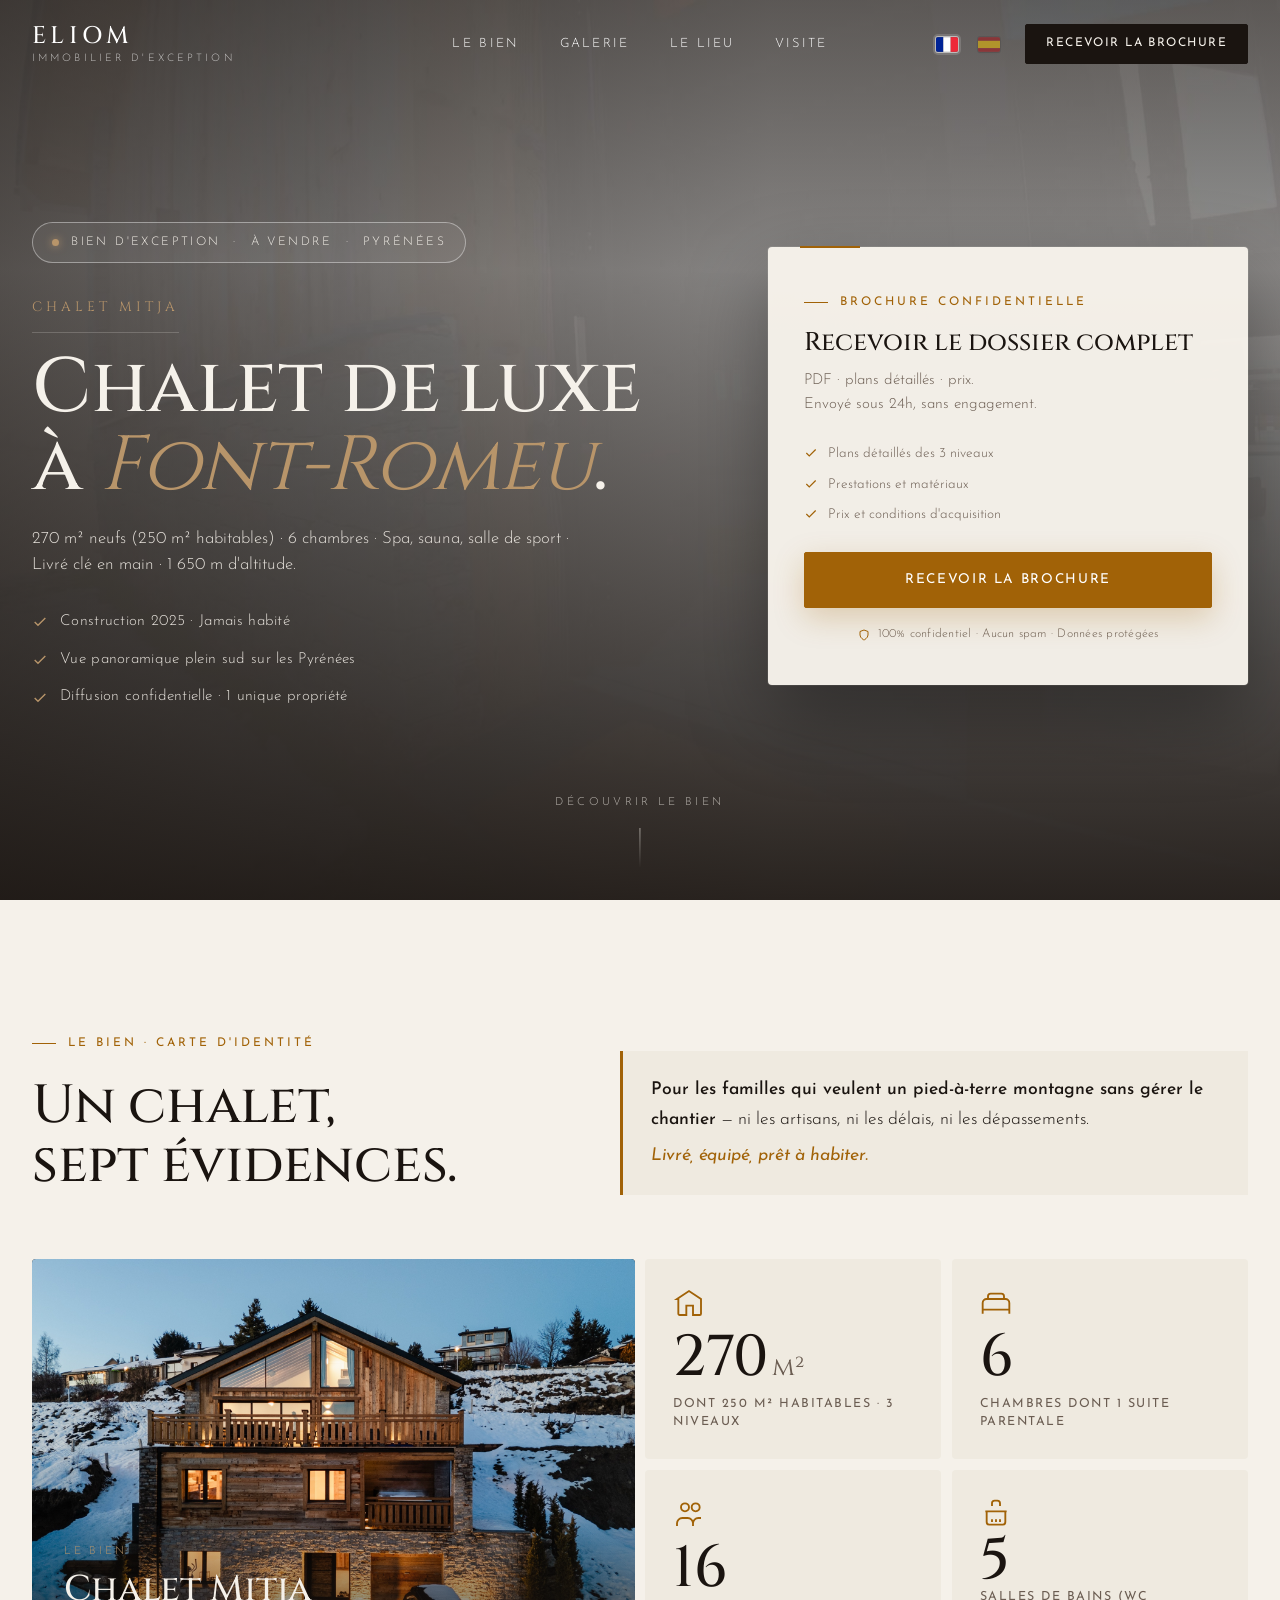
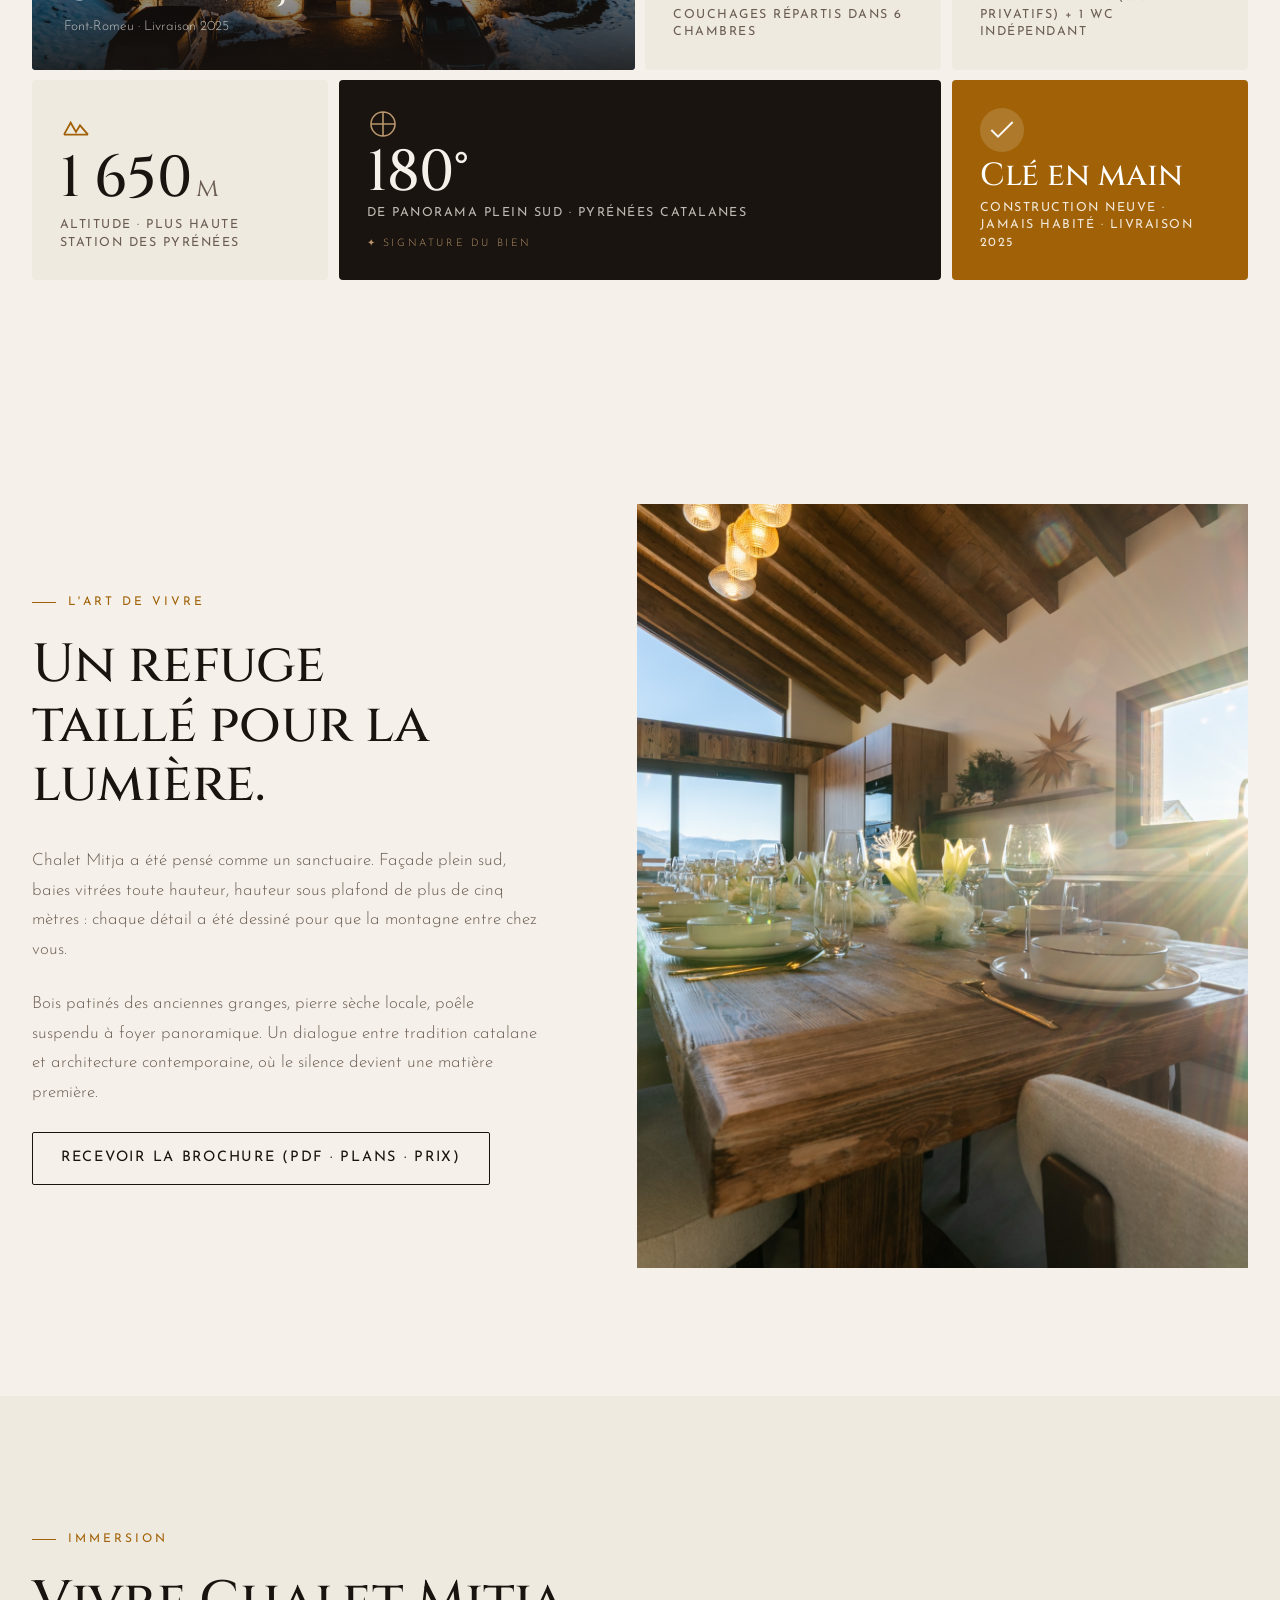
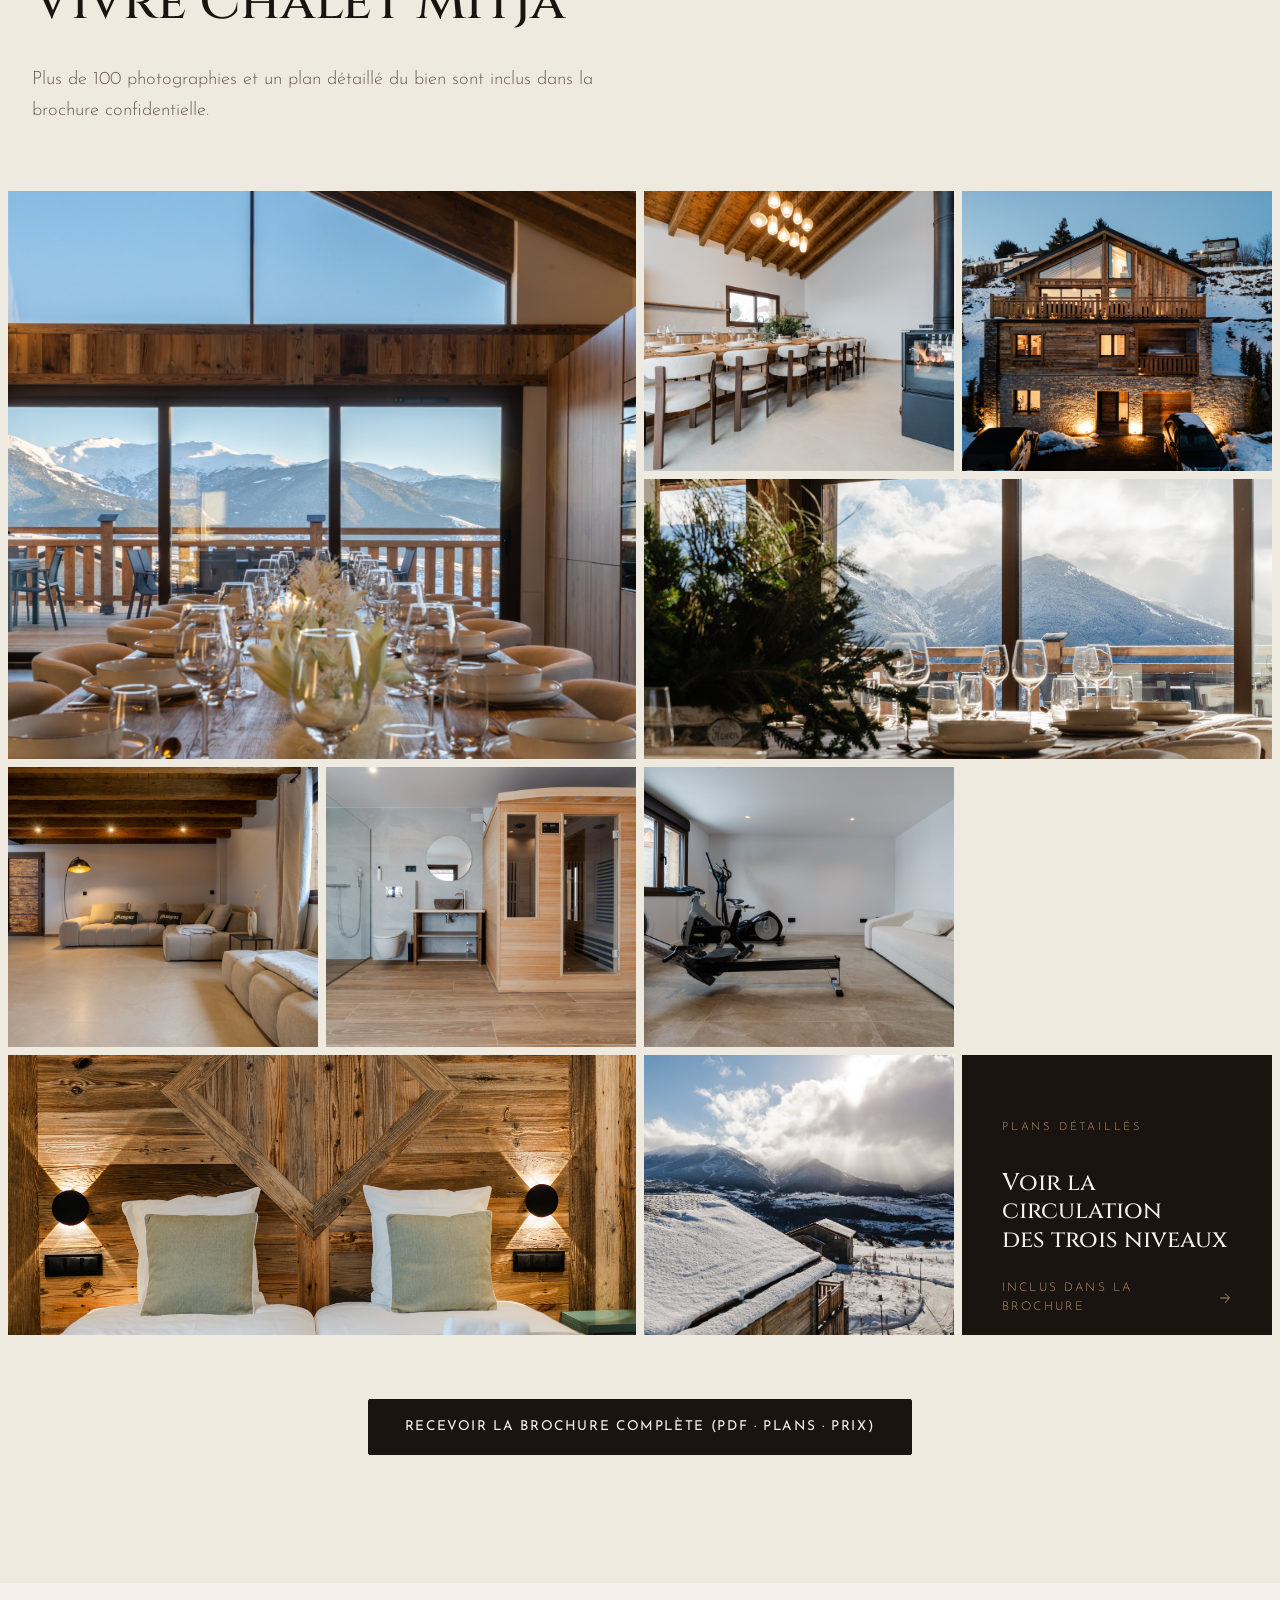
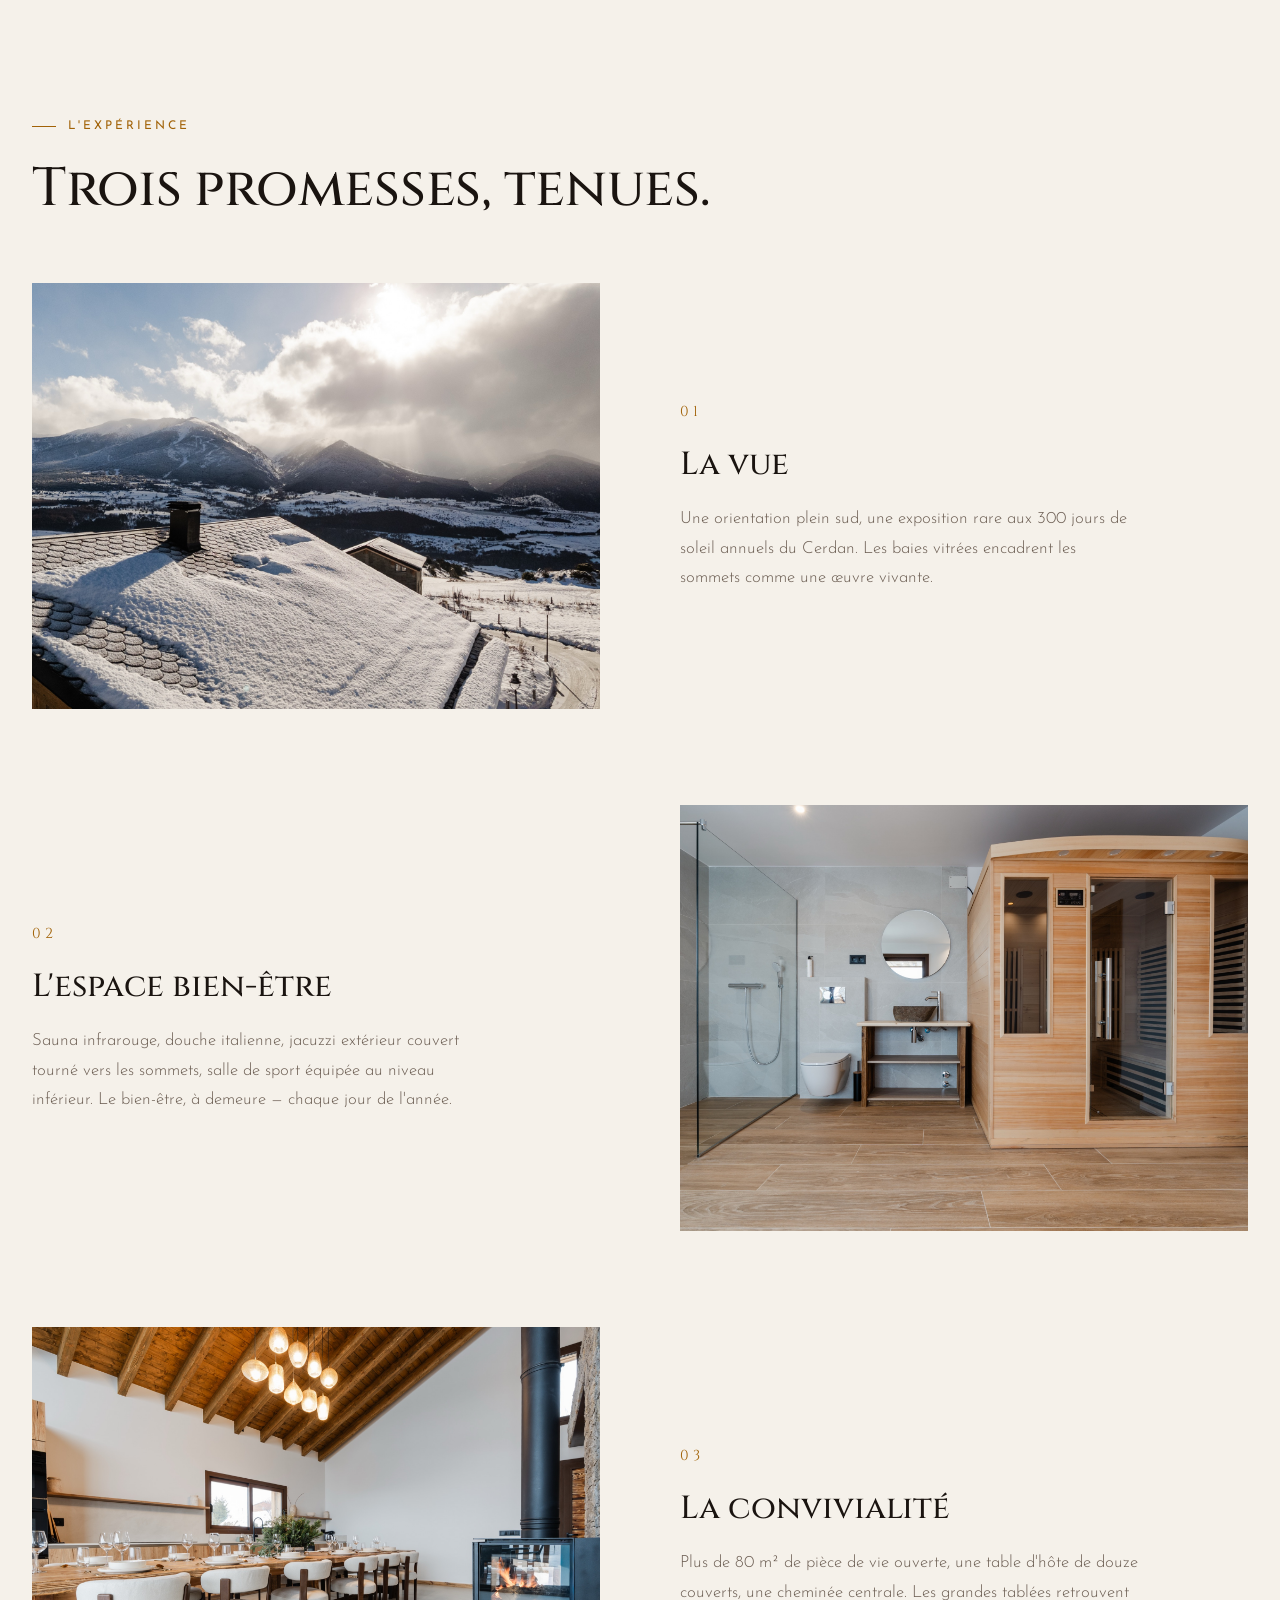
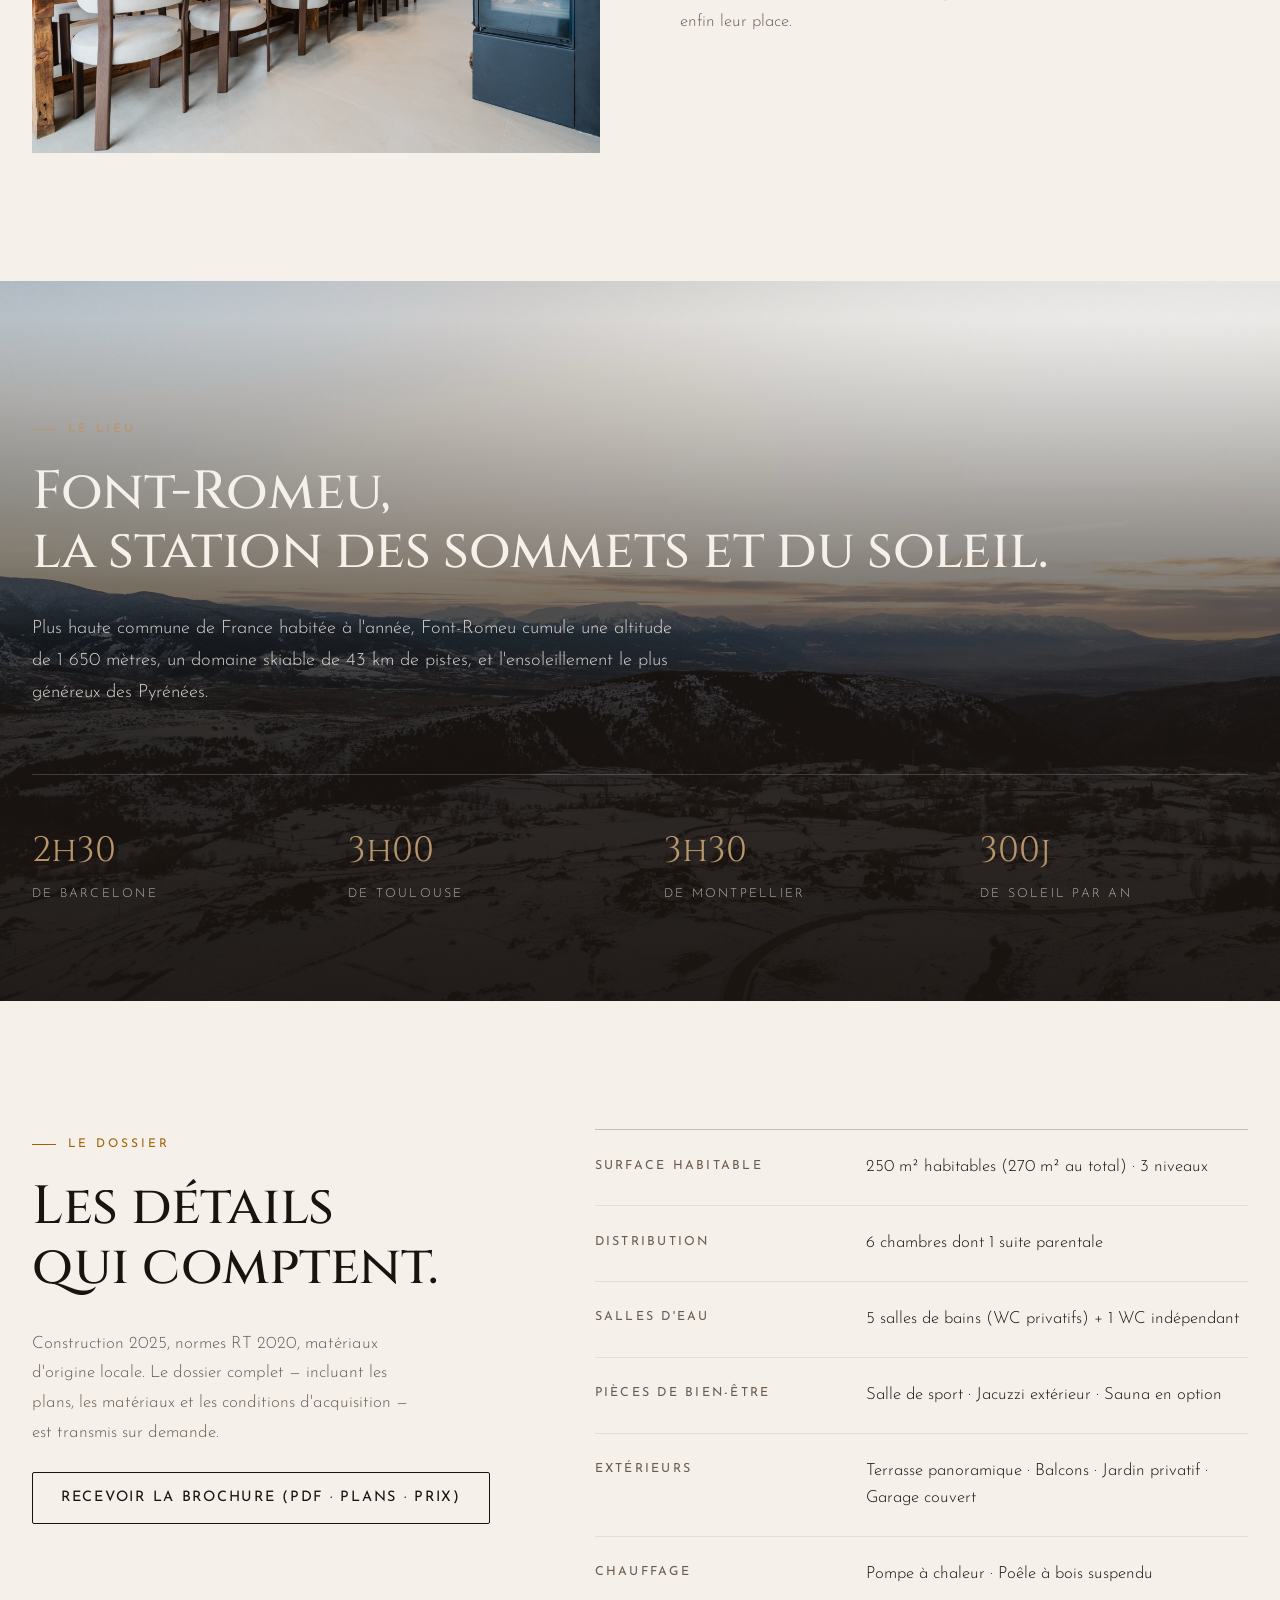
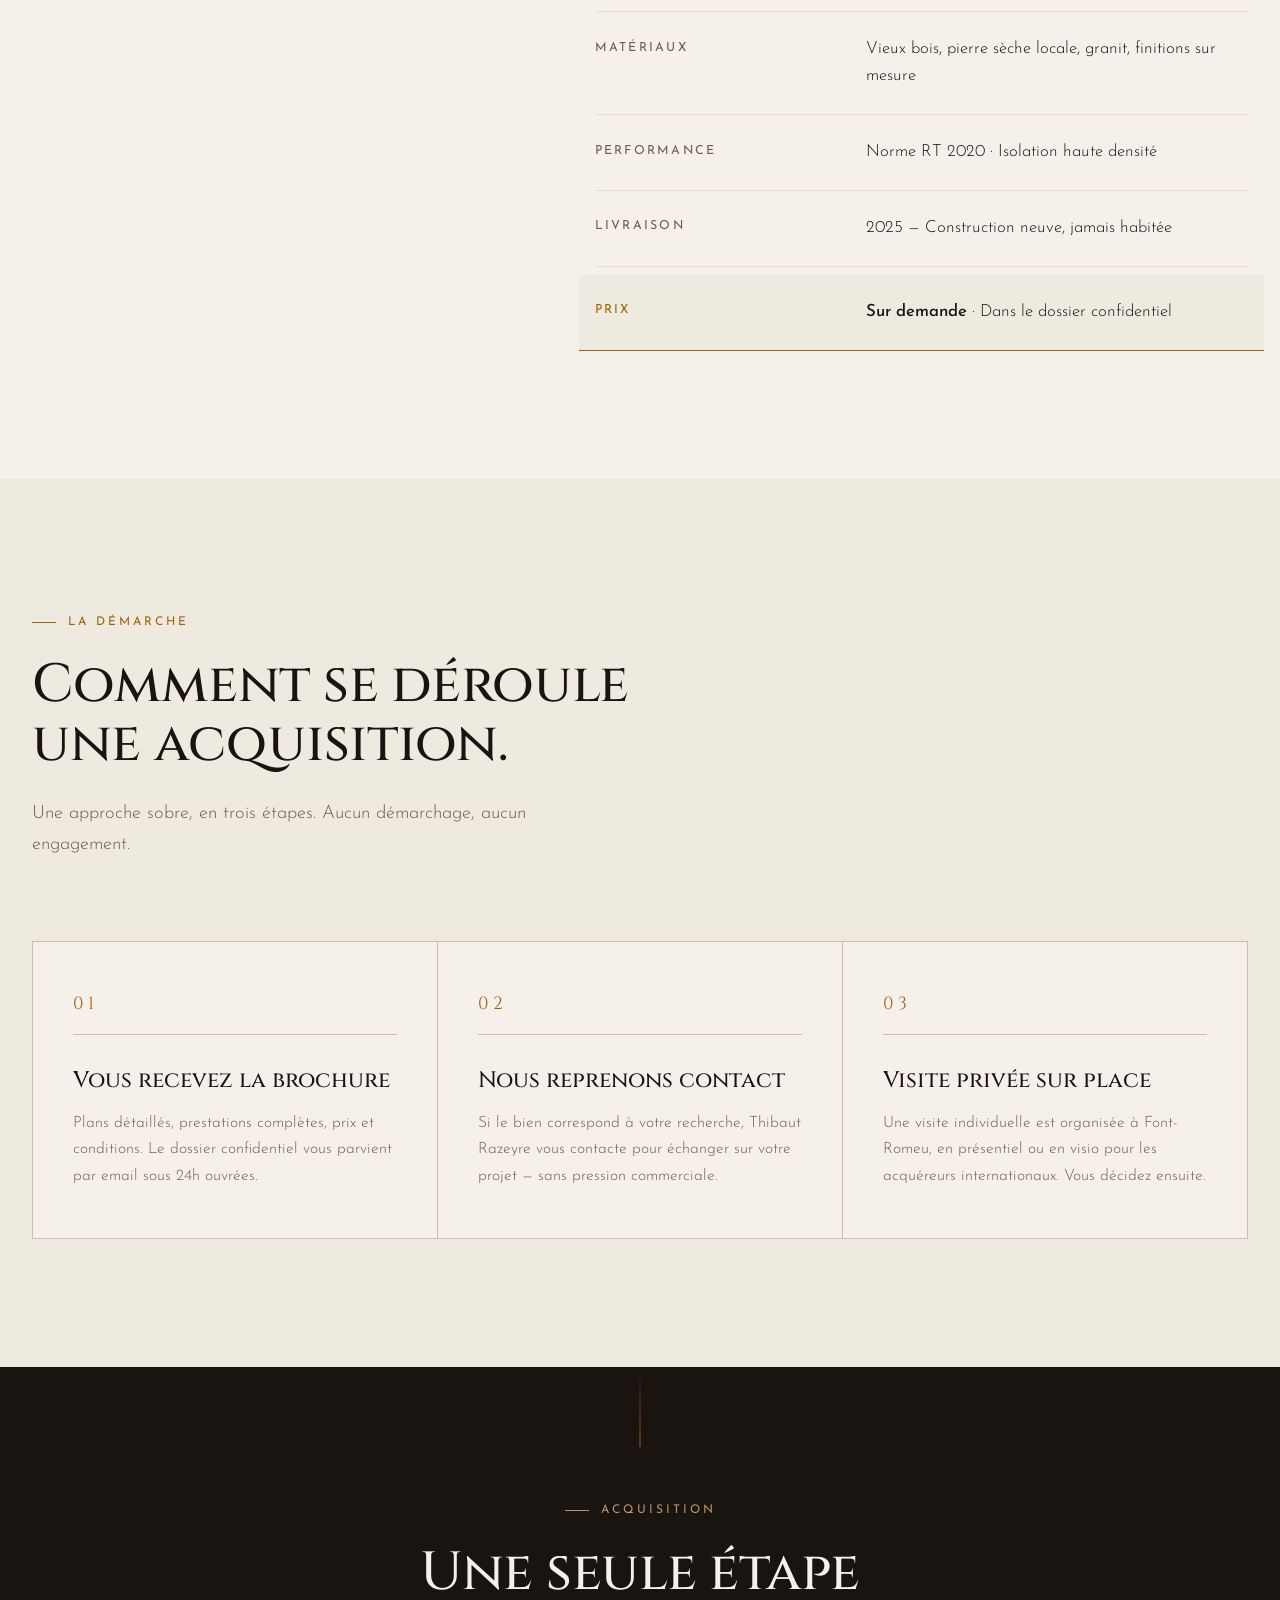
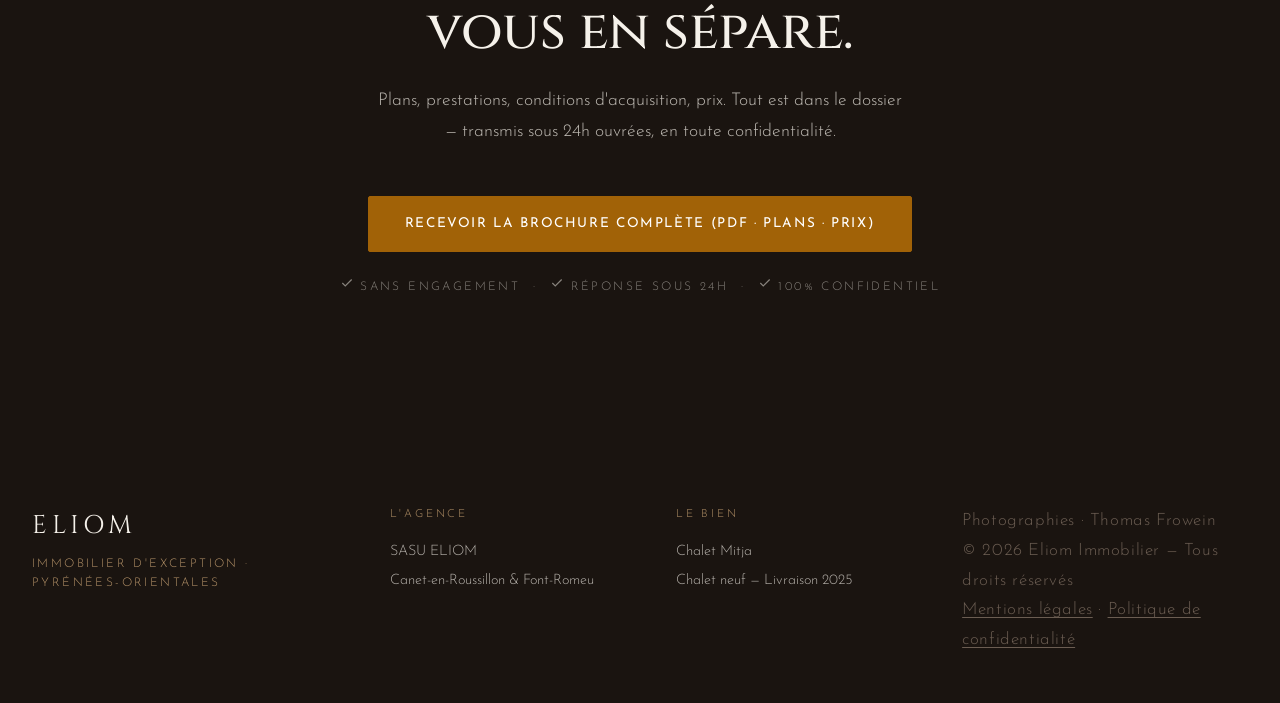
==== commit 1025348e: "Rename Le Cambre d'Aze → Chalet Mitja + add 16-page brochure - Global rename across landing FR, land" ====
--- a/index.html
+++ b/index.html
@@ -6,20 +6,20 @@
 <meta name="description" content="Chalet de luxe à vendre à Font-Romeu — 270 m² neufs dont 250 m² habitables, 6 chambres, spa, vue panoramique sur les Pyrénées catalanes. Livraison 2025. Brochure confidentielle sur demande." />
 <meta name="theme-color" content="#1A1410" />
 
-<meta property="og:title" content="Chalet de luxe à Font-Romeu — Le Cambre d'Aze · Brochure sur demande" />
+<meta property="og:title" content="Chalet de luxe à Font-Romeu — Chalet Mitja · Brochure sur demande" />
 <meta property="og:description" content="270 m² neufs (250 m² habitables) face aux Pyrénées catalanes. Diffusion confidentielle. Brochure (PDF, plans, prix) envoyée sous 24h." />
 <meta property="og:image" content="assets/images/exterior-dusk.jpg" />
 <meta property="og:image:width" content="2400" />
 <meta property="og:image:height" content="1350" />
-<meta property="og:image:alt" content="Chalet de luxe Le Cambre d'Aze à Font-Romeu, façade bois et pierre à la tombée du jour, sous la neige" />
+<meta property="og:image:alt" content="Chalet de luxe Chalet Mitja à Font-Romeu, façade bois et pierre à la tombée du jour, sous la neige" />
 <meta property="og:type" content="website" />
 <meta name="twitter:card" content="summary_large_image" />
-<meta name="twitter:title" content="Chalet de luxe à Font-Romeu — Le Cambre d'Aze" />
+<meta name="twitter:title" content="Chalet de luxe à Font-Romeu — Chalet Mitja" />
 <meta name="twitter:description" content="270 m² neufs (250 m² habitables) face aux Pyrénées catalanes. Brochure confidentielle sur demande." />
 <meta name="twitter:image" content="assets/images/exterior-dusk.jpg" />
-<meta name="twitter:image:alt" content="Chalet de luxe Le Cambre d'Aze à Font-Romeu, façade bois et pierre à la tombée du jour" />
-
-<title>Chalet de luxe à Font-Romeu — Le Cambre d'Aze · À vendre</title>
+<meta name="twitter:image:alt" content="Chalet de luxe Chalet Mitja à Font-Romeu, façade bois et pierre à la tombée du jour" />
+
+<title>Chalet de luxe à Font-Romeu — Chalet Mitja · À vendre</title>
 
 <link rel="preconnect" href="https://fonts.googleapis.com" />
 <link rel="preconnect" href="https://fonts.gstatic.com" crossorigin />
@@ -140,7 +140,7 @@
   <div class="hero__media">
     <!-- Mobile fallback: poster image (pas de play button moche, plus rapide) -->
     <img class="hero__poster" src="assets/video/poster.jpg"
-         alt="Le Cambre d'Aze, chalet d'exception à Font-Romeu" />
+         alt="Chalet Mitja, chalet d'exception à Font-Romeu" />
     <!-- Desktop: vidéo background -->
     <video
       class="hero__video"
@@ -164,7 +164,7 @@
         Bien d'exception &nbsp;·&nbsp; À vendre &nbsp;·&nbsp; Pyrénées
       </div>
 
-      <div class="hero__kicker">Le Cambre d'Aze</div>
+      <div class="hero__kicker">Chalet Mitja</div>
       <h1 class="hero__title">
         Chalet de luxe<br />
         à <span class="italic">Font-Romeu</span>.
@@ -297,7 +297,7 @@
              alt="Façade extérieure du chalet au crépuscule" loading="lazy" />
         <div class="bento__photo-overlay">
           <div class="bento__photo-eyebrow">Le bien</div>
-          <div class="bento__photo-title">Le Cambre d'Aze</div>
+          <div class="bento__photo-title">Chalet Mitja</div>
           <div class="bento__photo-meta">Font-Romeu · Livraison 2025</div>
         </div>
       </div>
@@ -383,7 +383,7 @@
       </h2>
 
       <p>
-        Le Cambre d'Aze a été pensé comme un sanctuaire. Façade plein sud,
+        Chalet Mitja a été pensé comme un sanctuaire. Façade plein sud,
         baies vitrées toute hauteur, hauteur sous plafond de plus de cinq mètres :
         chaque détail a été dessiné pour que la montagne entre chez vous.
       </p>
@@ -411,7 +411,7 @@
 <section class="gallery reveal" id="galerie">
   <div class="container">
     <div class="eyebrow">Immersion</div>
-    <h2 class="section-title">Vivre Le Cambre d'Aze</h2>
+    <h2 class="section-title">Vivre Chalet Mitja</h2>
     <p class="section-lede">
       Plus de 100 photographies et un plan détaillé du bien sont inclus
       dans la brochure confidentielle.
@@ -746,7 +746,7 @@
 
     <div class="footer__info">
       <p class="footer__info-title">Le bien</p>
-      <p>Le Cambre d'Aze</p>
+      <p>Chalet Mitja</p>
       <p>Chalet neuf — Livraison 2025</p>
     </div>
 
@@ -772,7 +772,7 @@
     <div class="modal__content">
       <div class="eyebrow">Brochure confidentielle</div>
       <h3 class="modal__title" id="modalTitle">
-        Recevez le dossier complet<br />du Cambre d'Aze.
+        Recevez le dossier complet<br />du Chalet Mitja.
       </h3>
       <p class="modal__lede">
         Plans détaillés, prestations, prix et conditions d'acquisition.
@@ -795,10 +795,10 @@
      Tout le container est cliquable (pas seulement le span "Recevoir la brochure") -->
 <div class="sticky-cta js-open-brochure" id="stickyCta"
      role="button" tabindex="0" aria-hidden="true"
-     aria-label="Recevoir la brochure du Cambre d'Aze">
+     aria-label="Recevoir la brochure du Chalet Mitja">
   <div class="sticky-cta__inner">
     <div class="sticky-cta__copy">
-      <div class="sticky-cta__title">Le Cambre d'Aze</div>
+      <div class="sticky-cta__title">Chalet Mitja</div>
       <div class="sticky-cta__sub">Chalet neuf · Font-Romeu · À vendre</div>
     </div>
     <span class="btn btn--gold sticky-cta__btn">
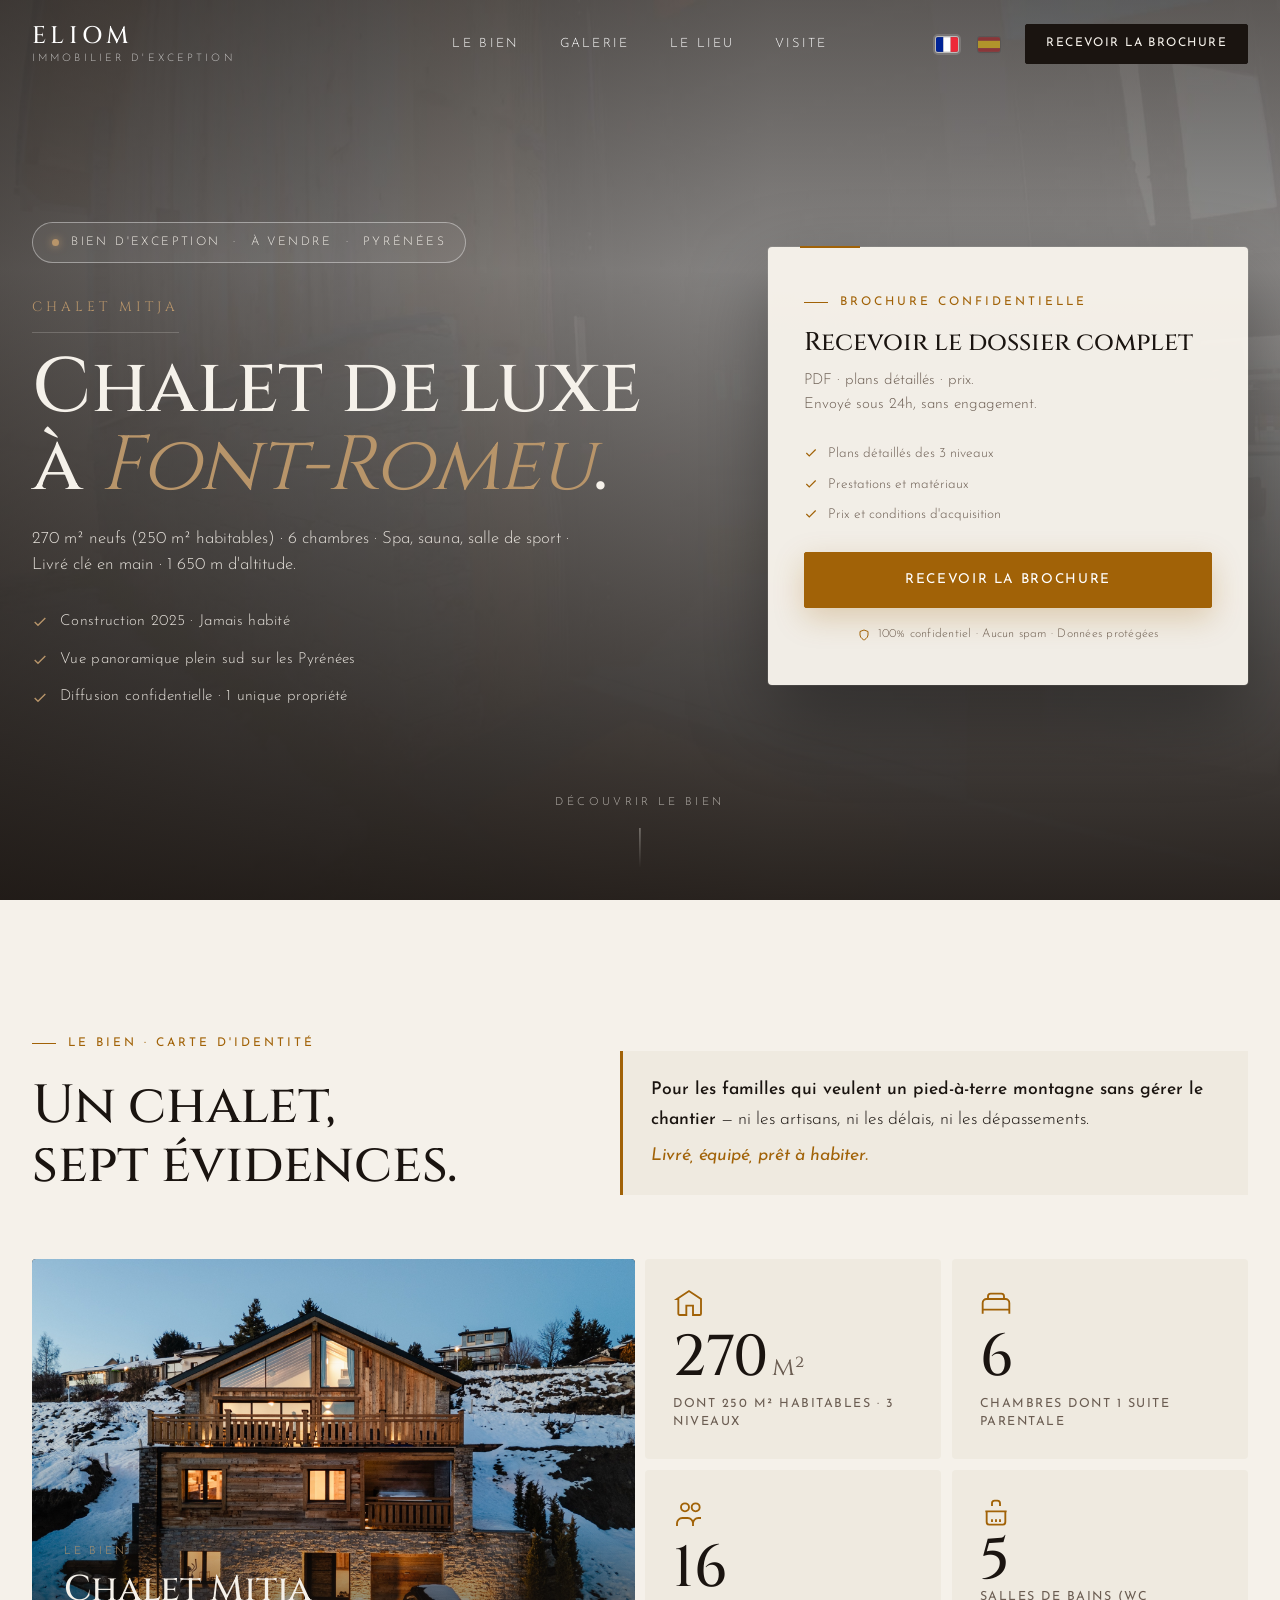
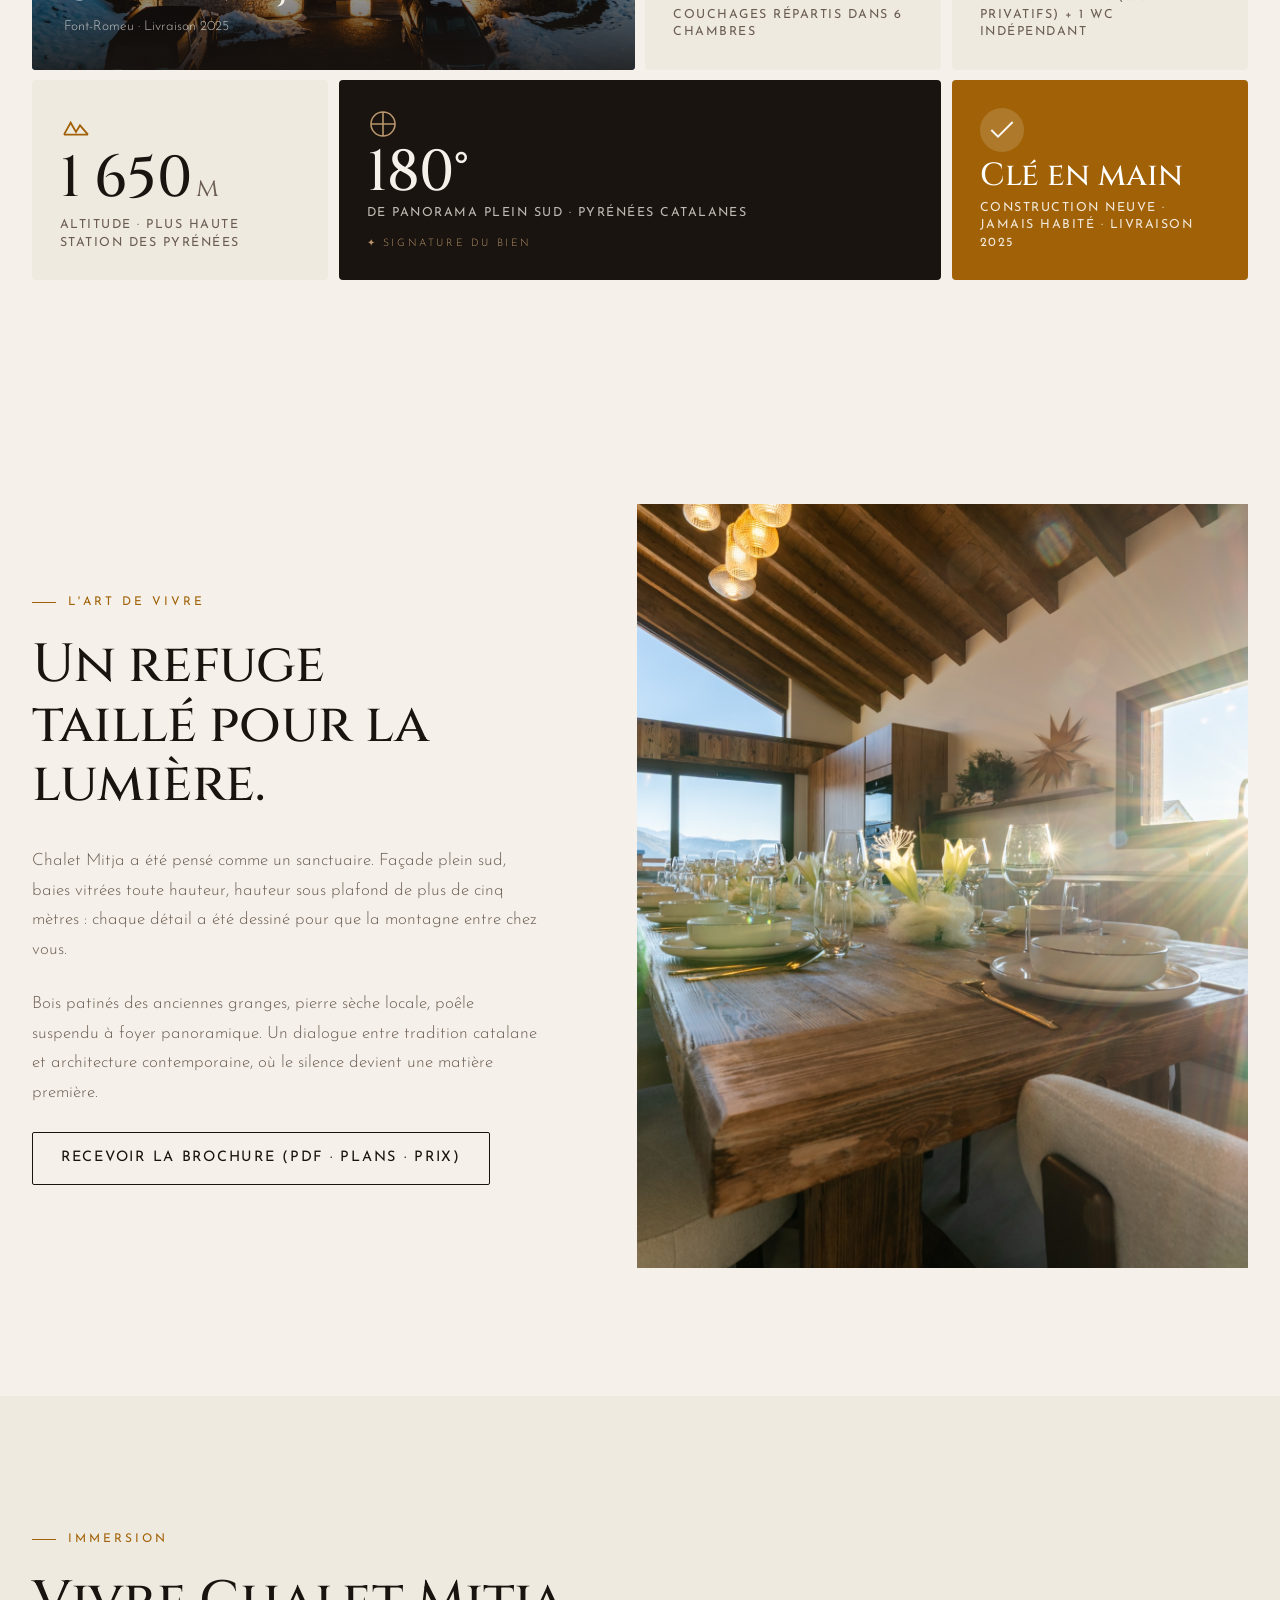
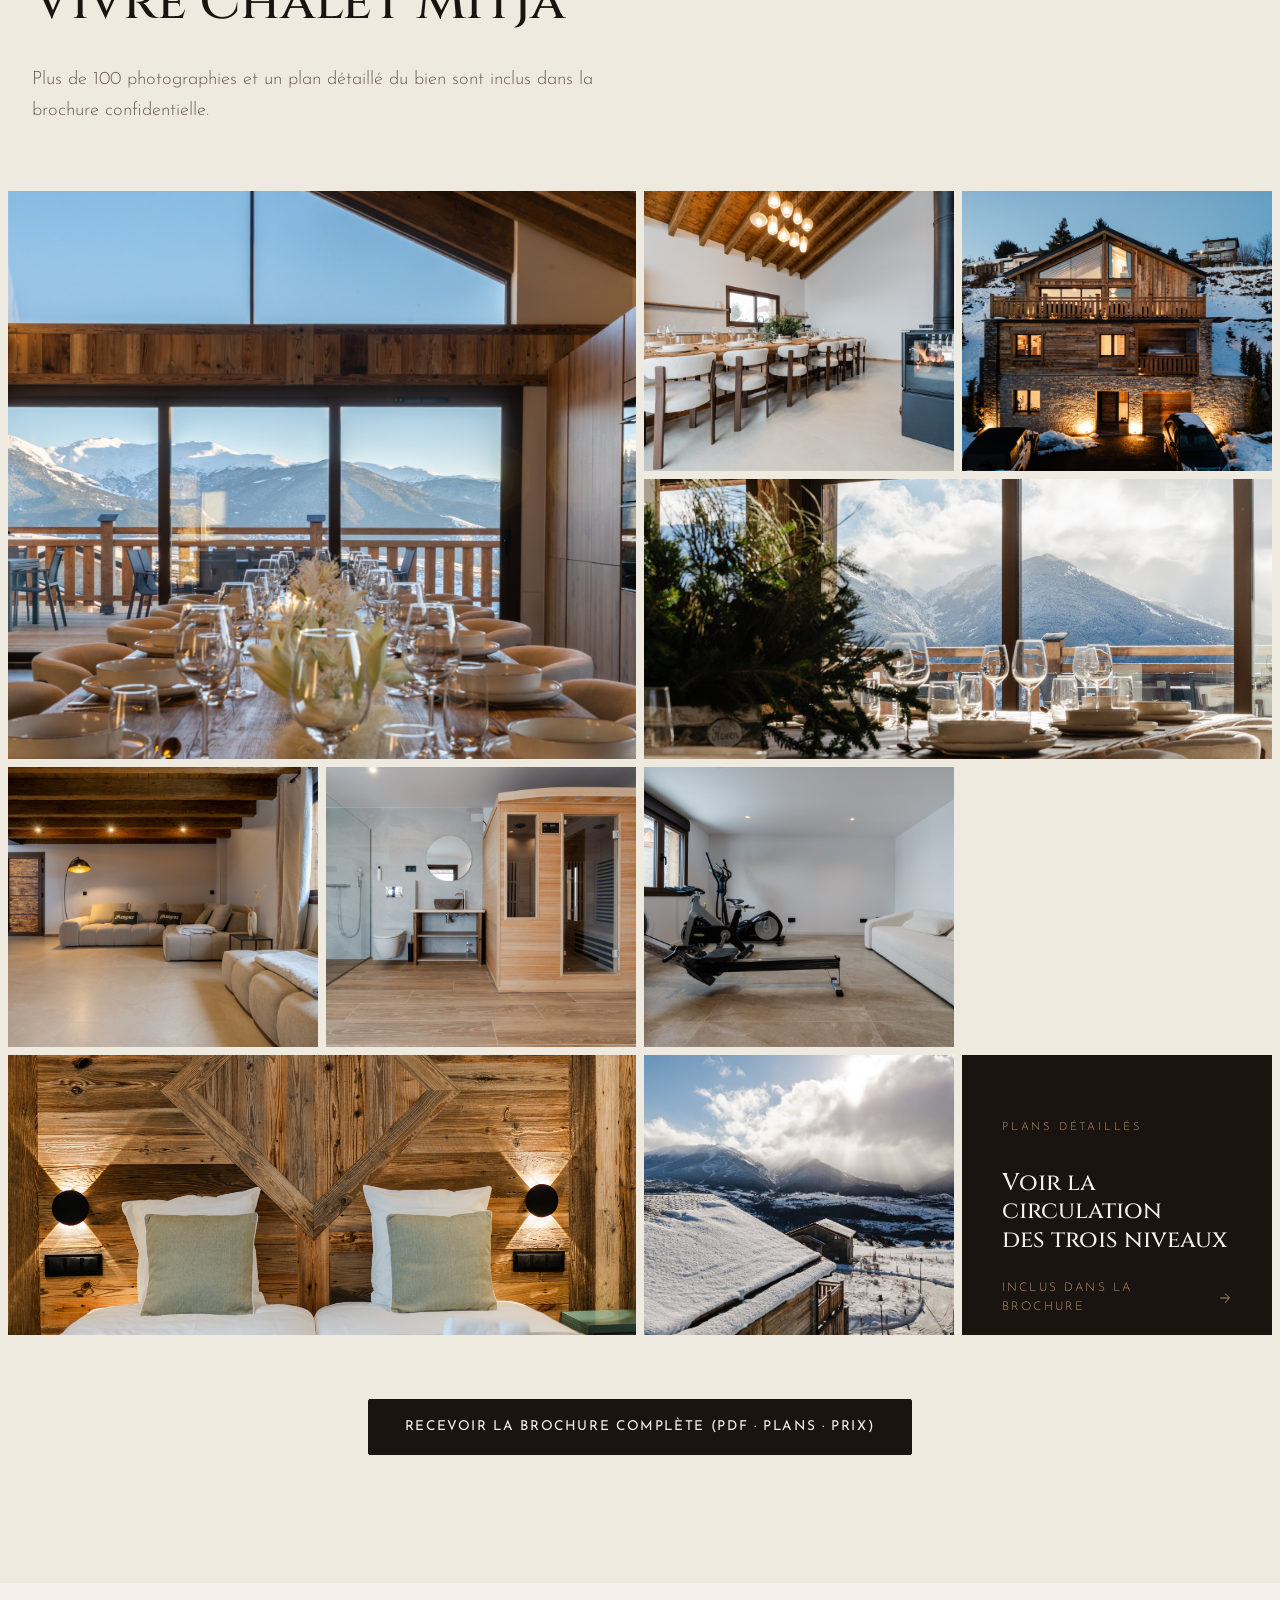
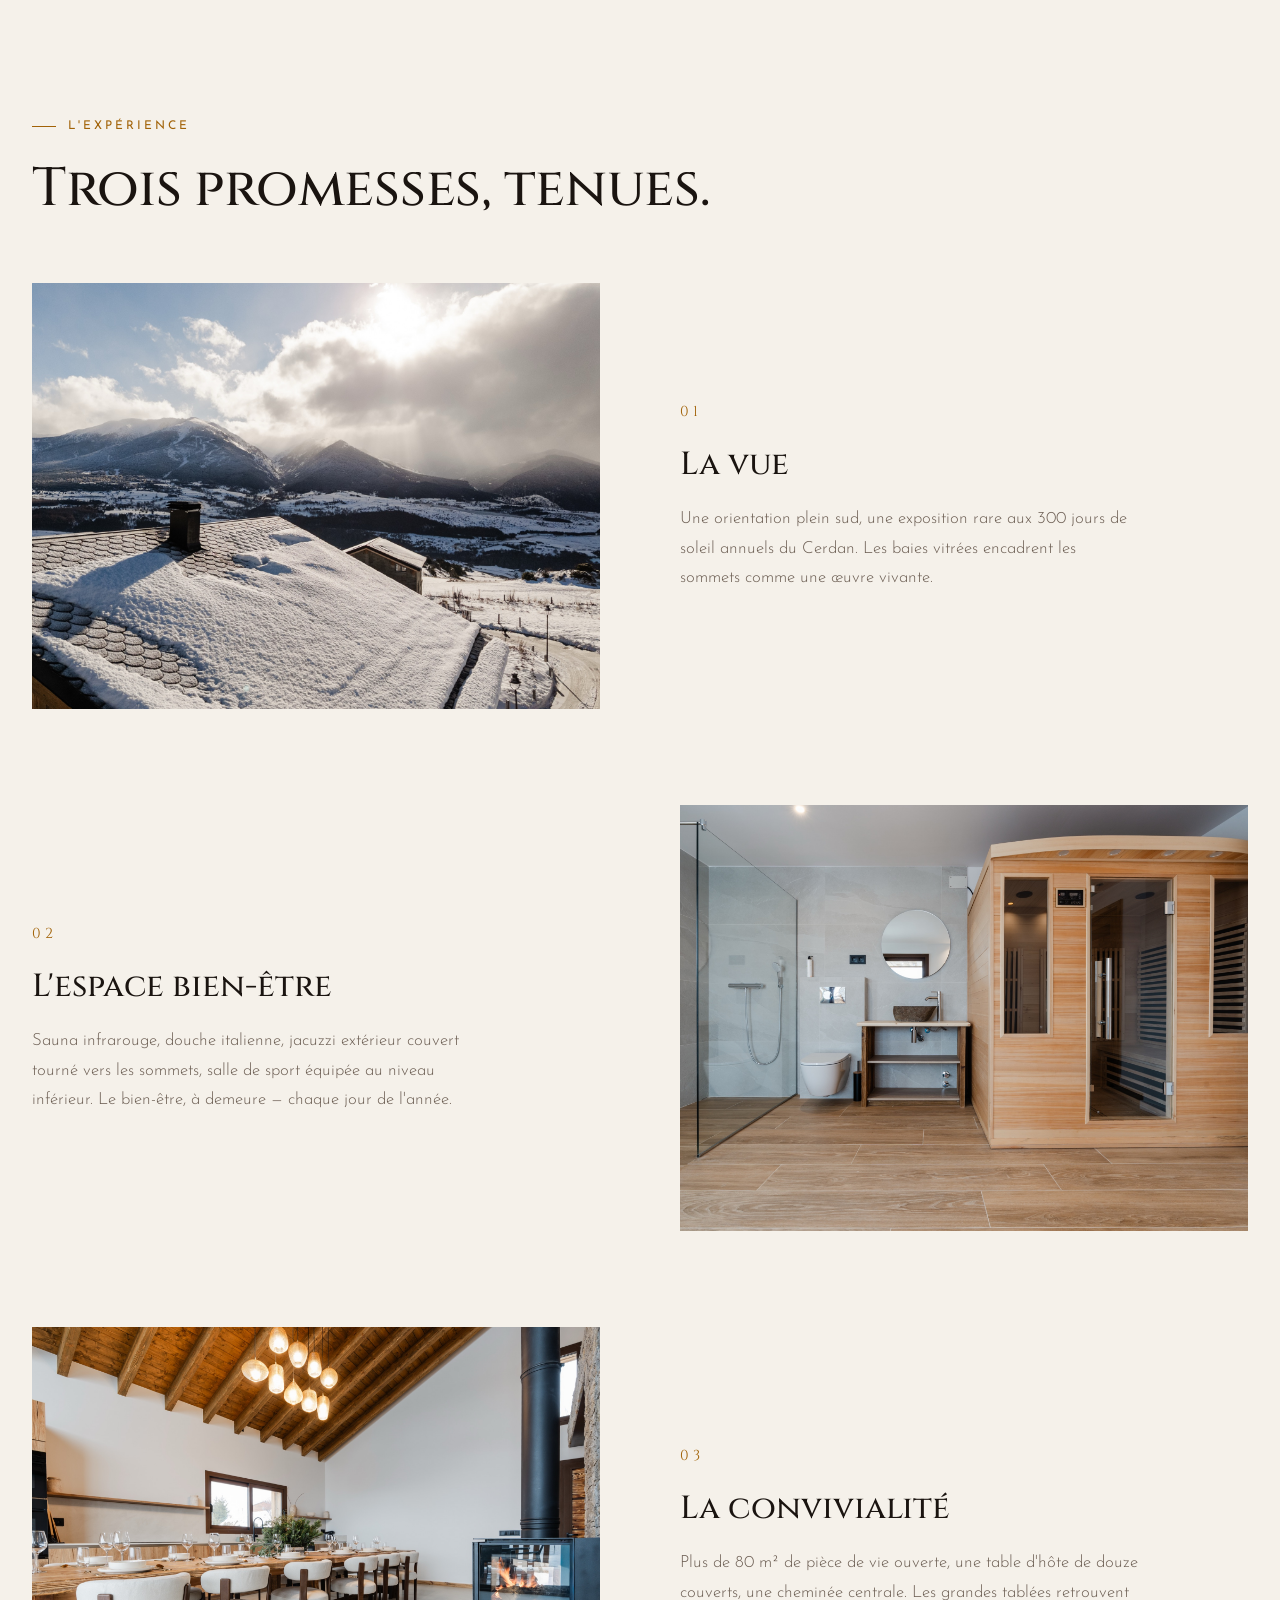
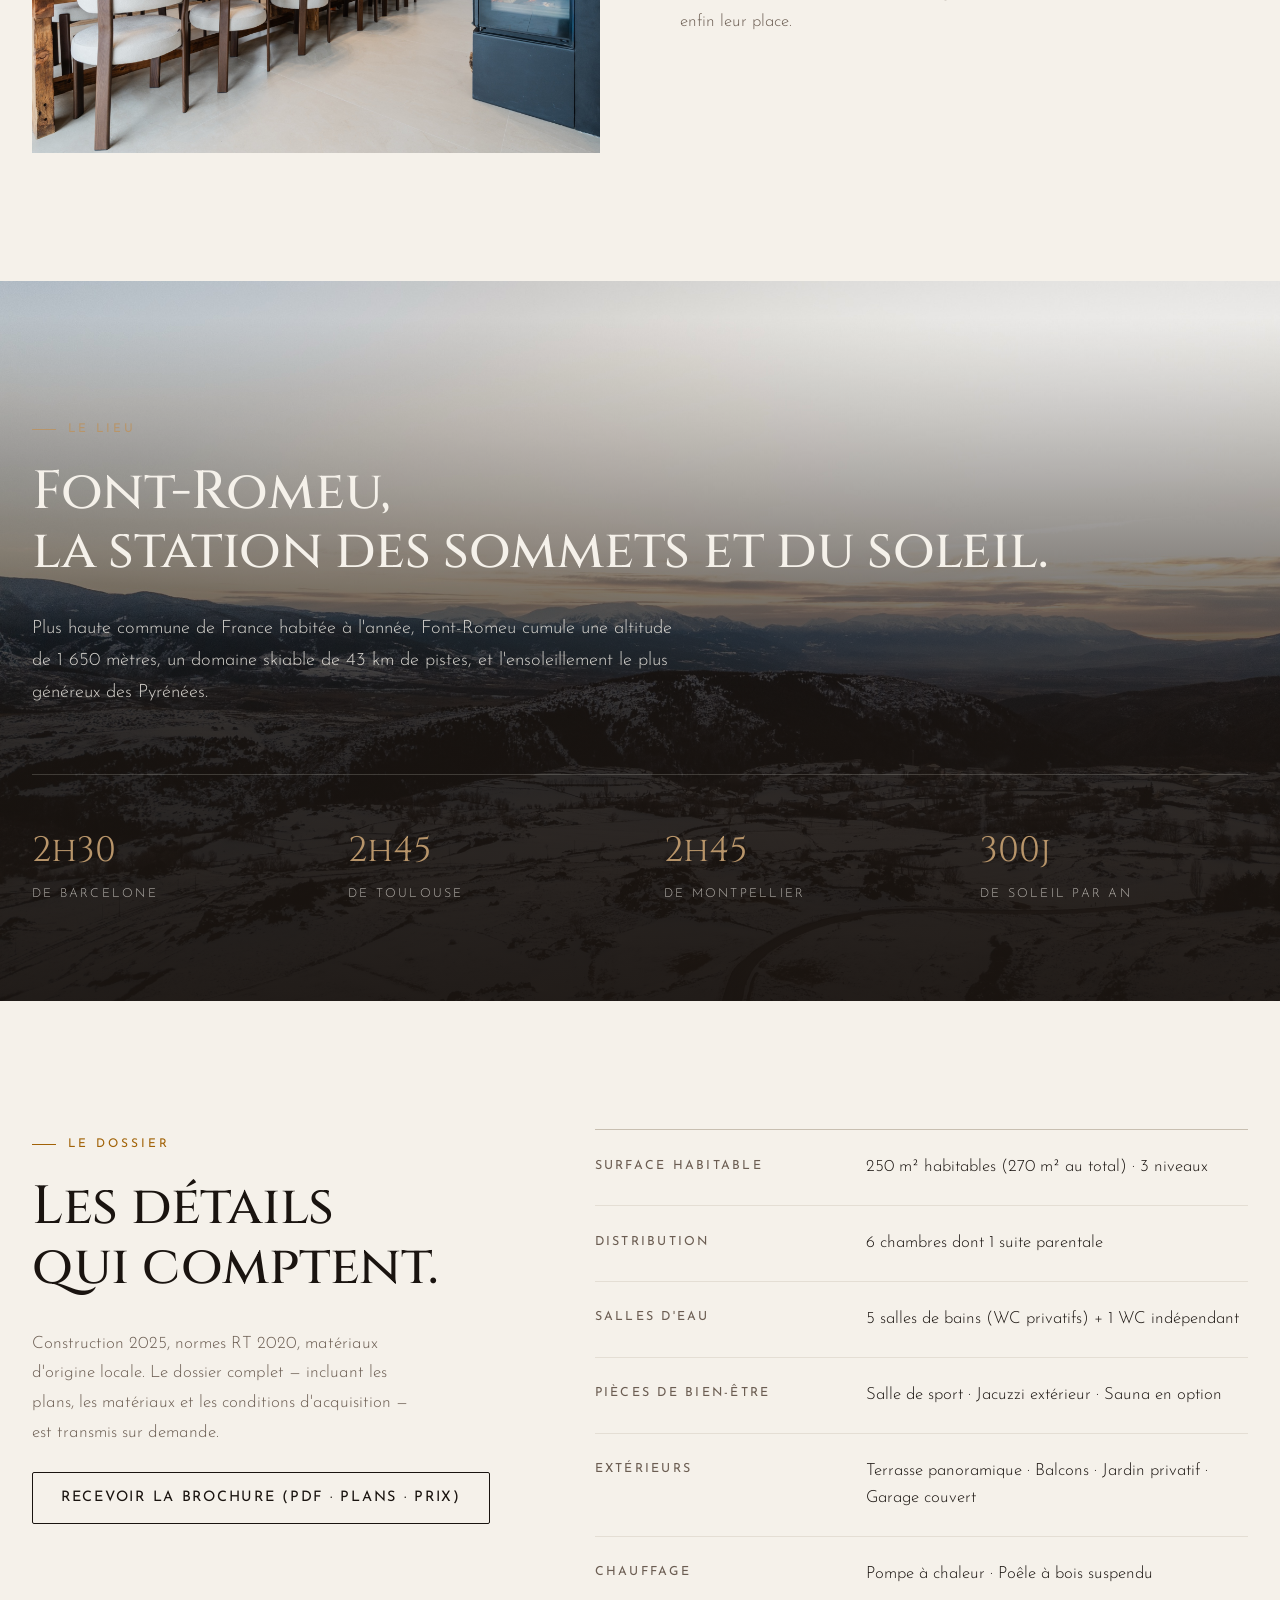
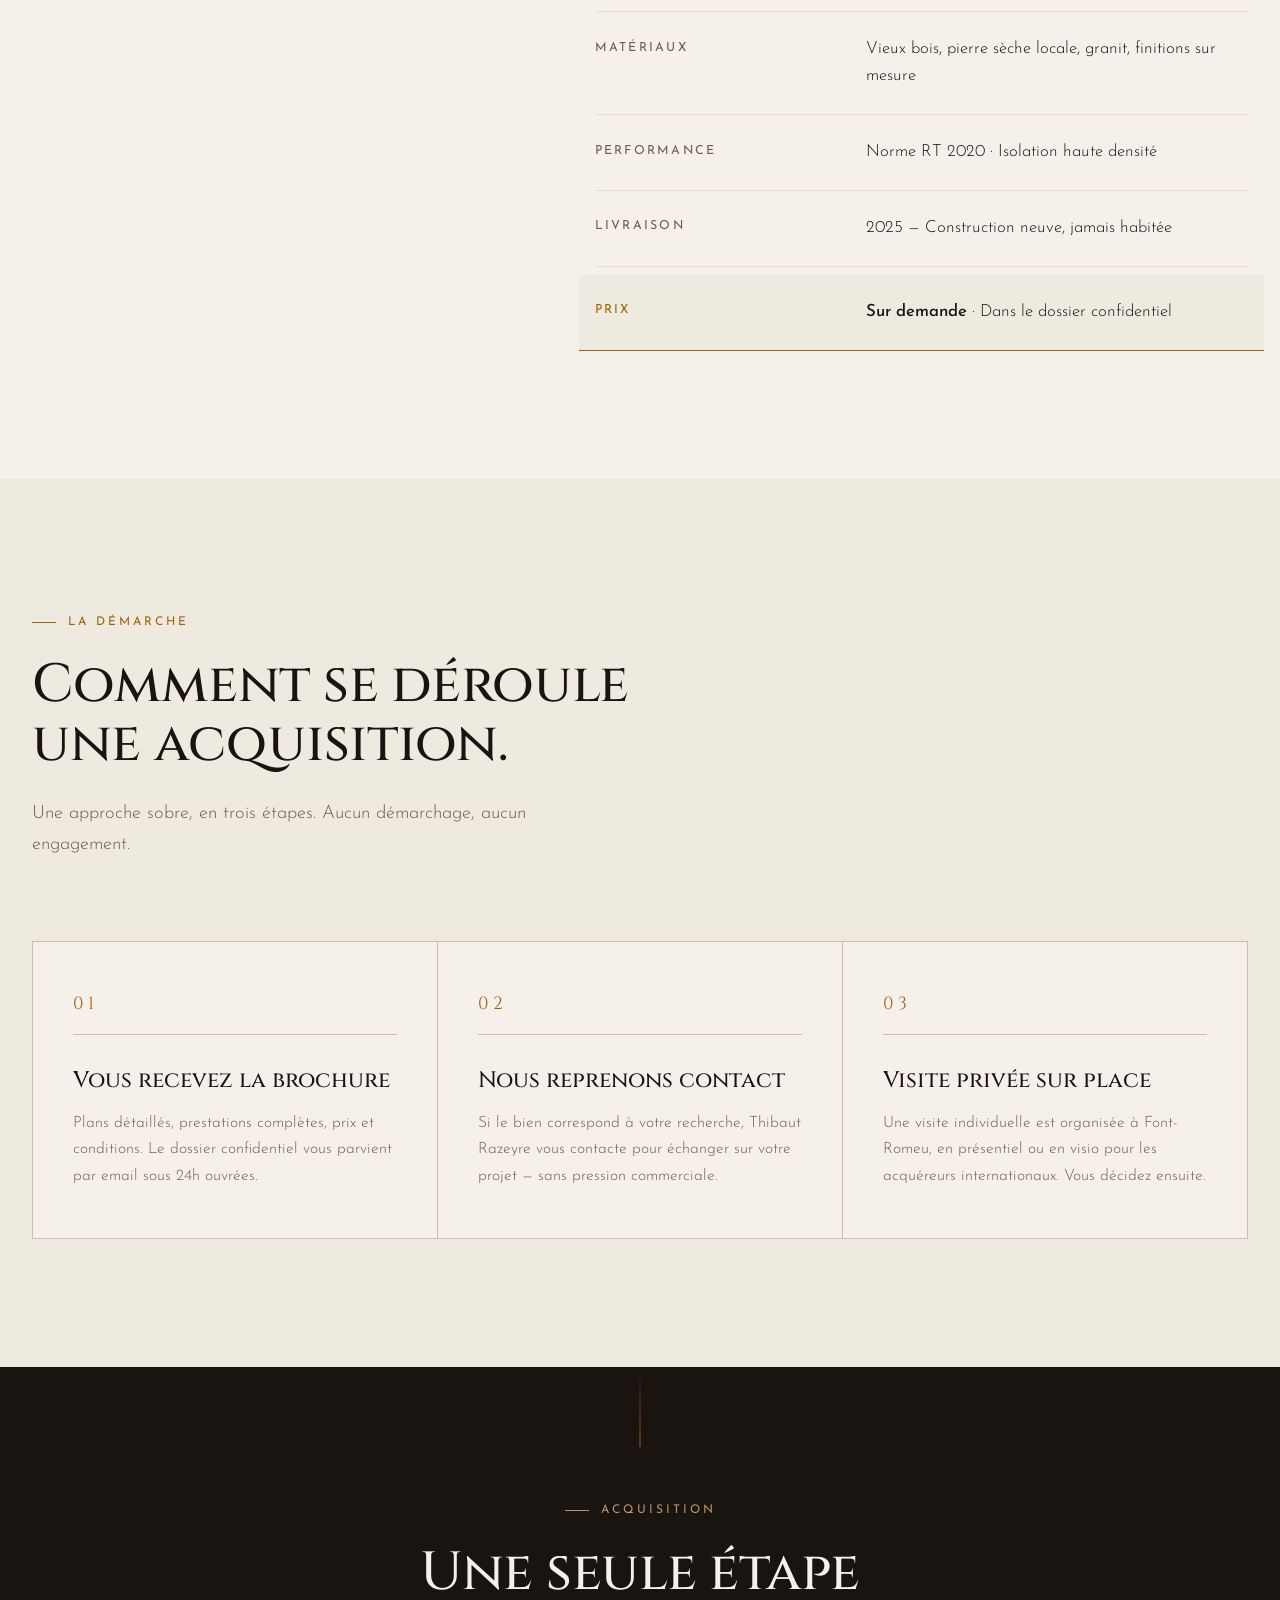
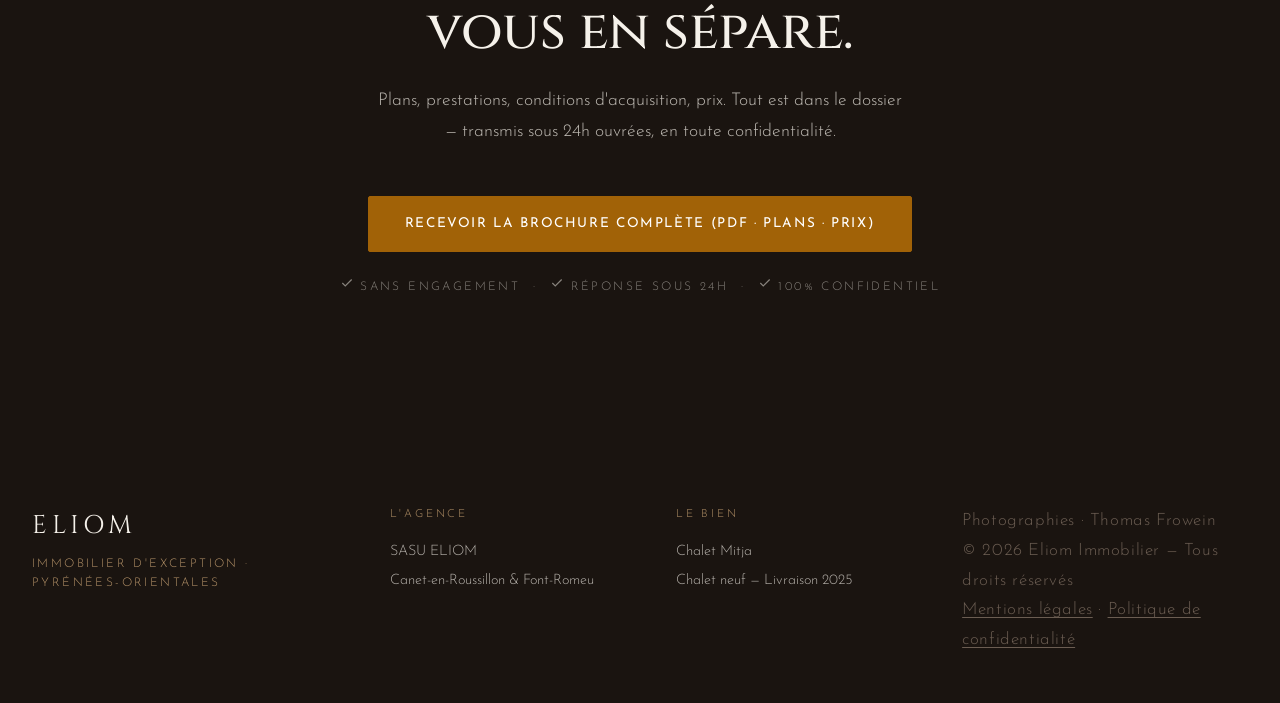
==== commit d92959de: "Brochure: new modern design + PDF button + A4 fit + WhatsApp CTAs + TVA récupérable + distance updat" ====
--- a/index.html
+++ b/index.html
@@ -579,11 +579,11 @@
           <div class="place__metric-label">de Barcelone</div>
         </div>
         <div>
-          <div class="place__metric-value">3h00</div>
+          <div class="place__metric-value">2h45</div>
           <div class="place__metric-label">de Toulouse</div>
         </div>
         <div>
-          <div class="place__metric-value">3h30</div>
+          <div class="place__metric-value">2h45</div>
           <div class="place__metric-label">de Montpellier</div>
         </div>
         <div>
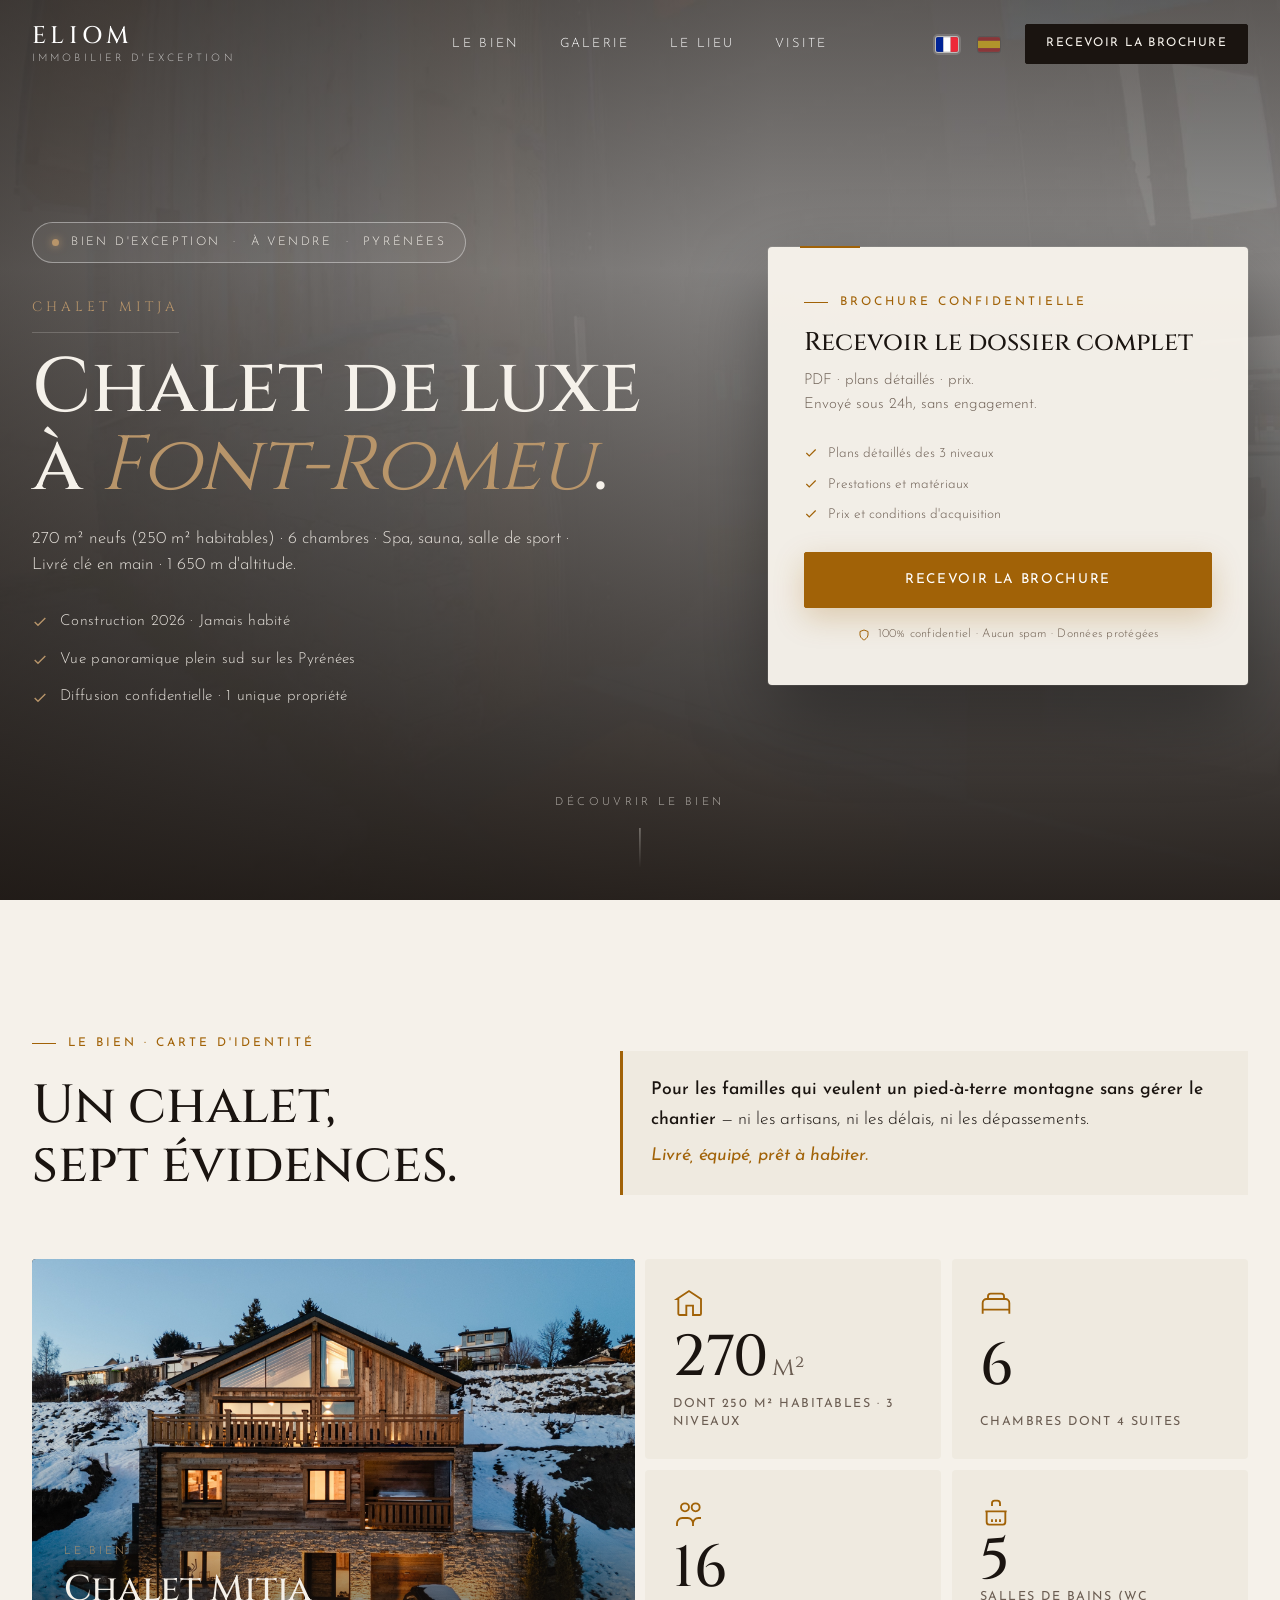
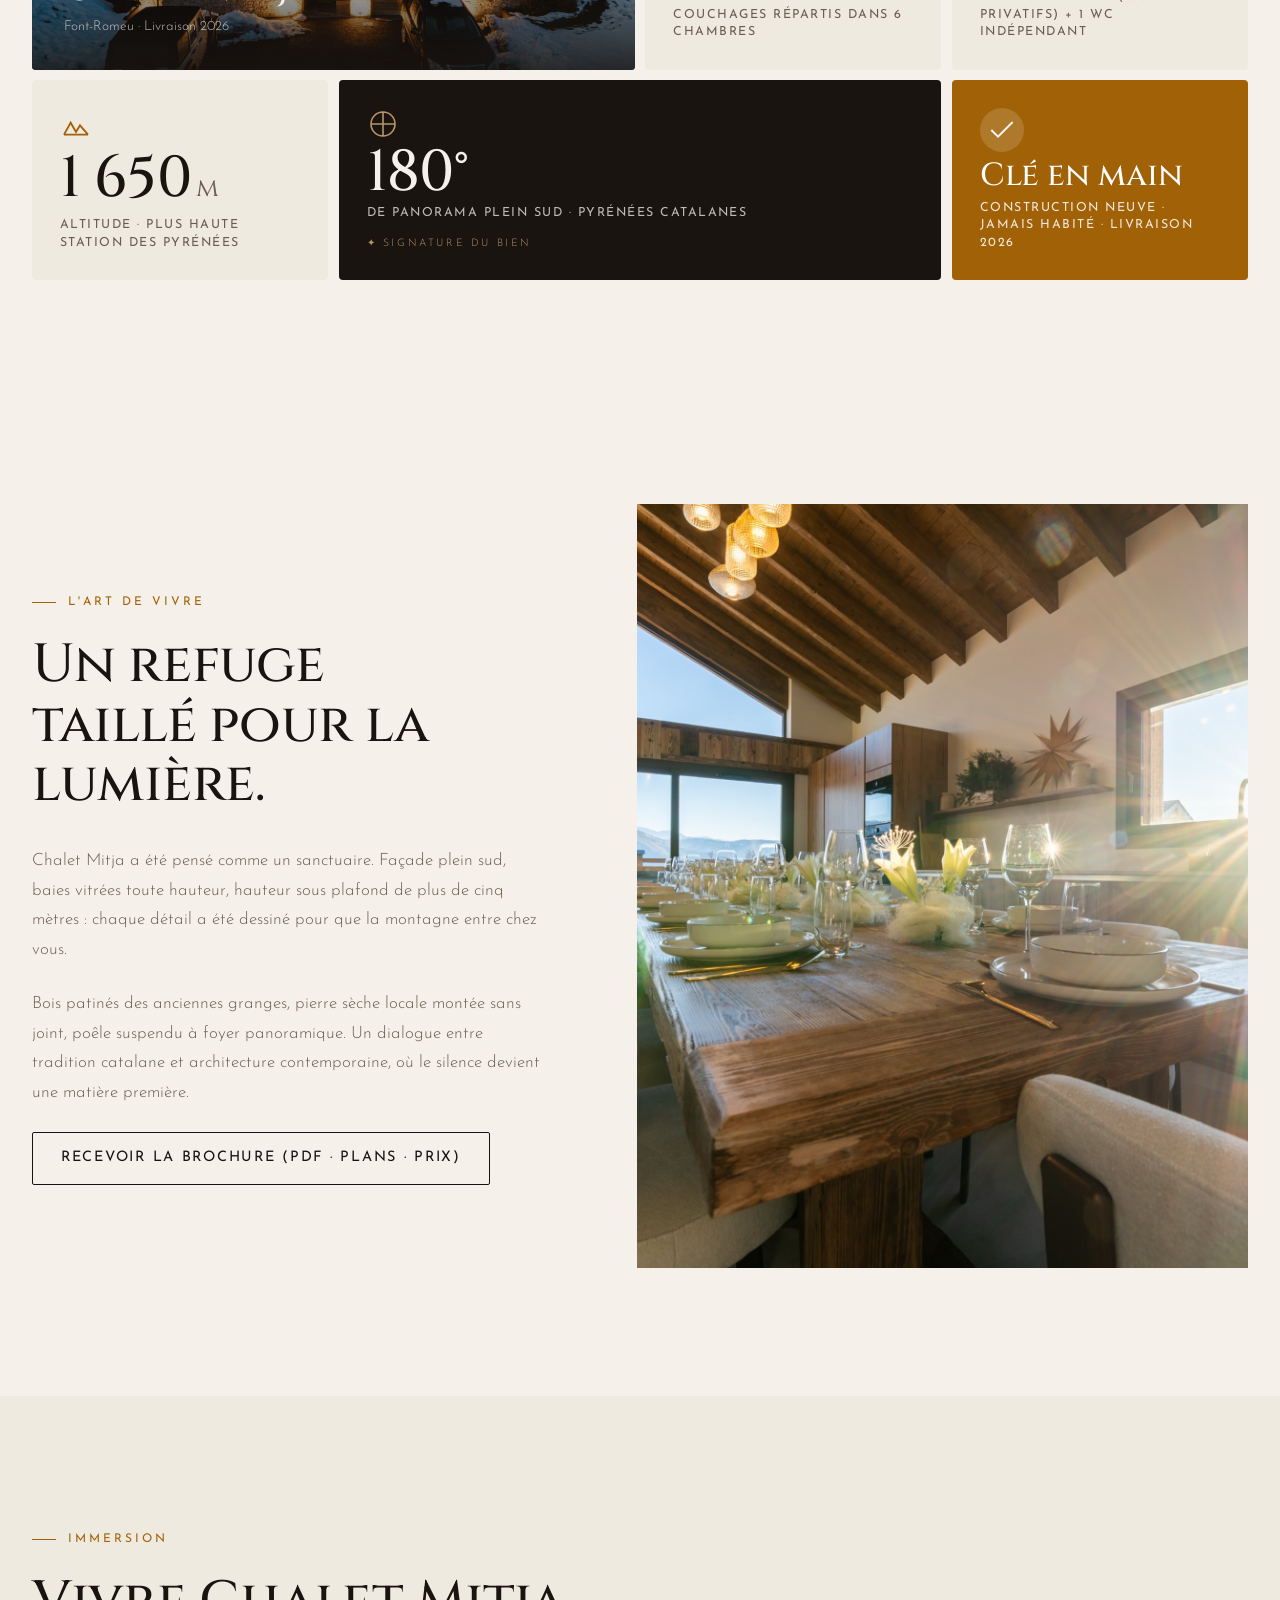
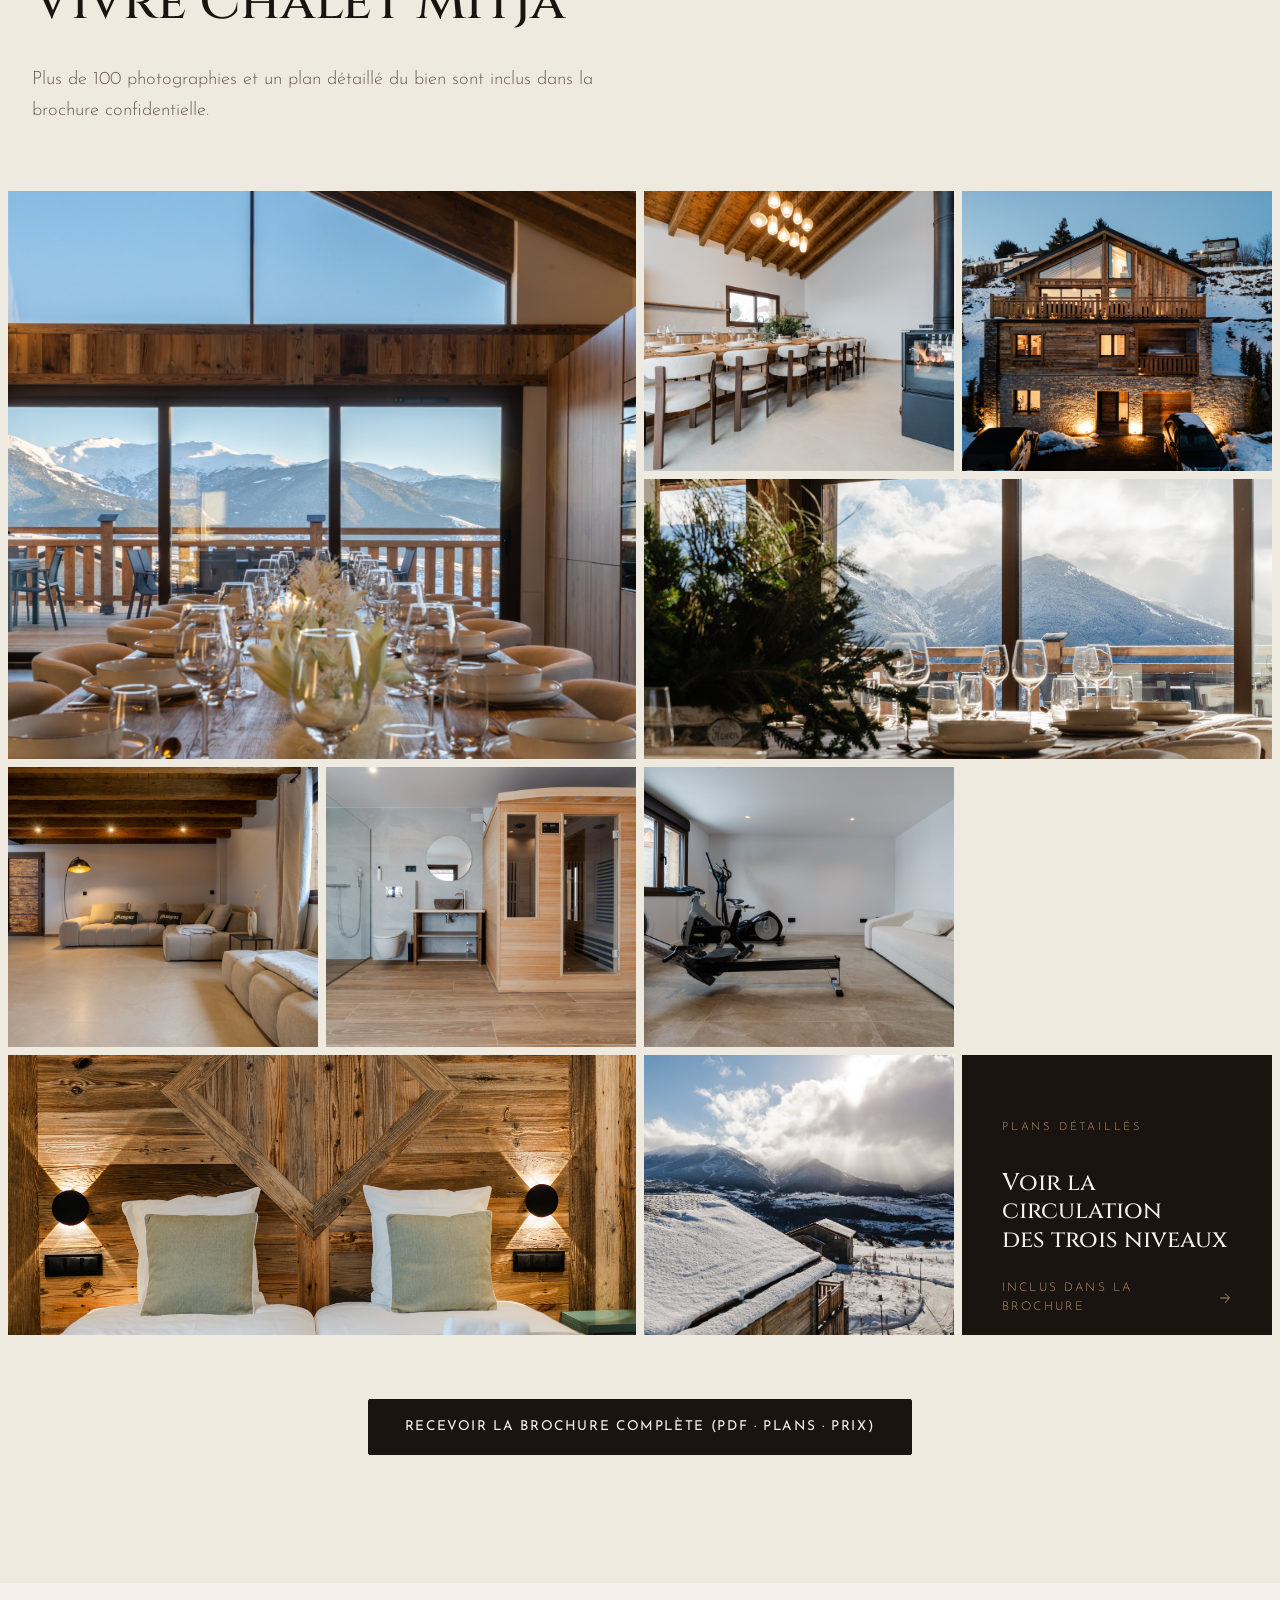
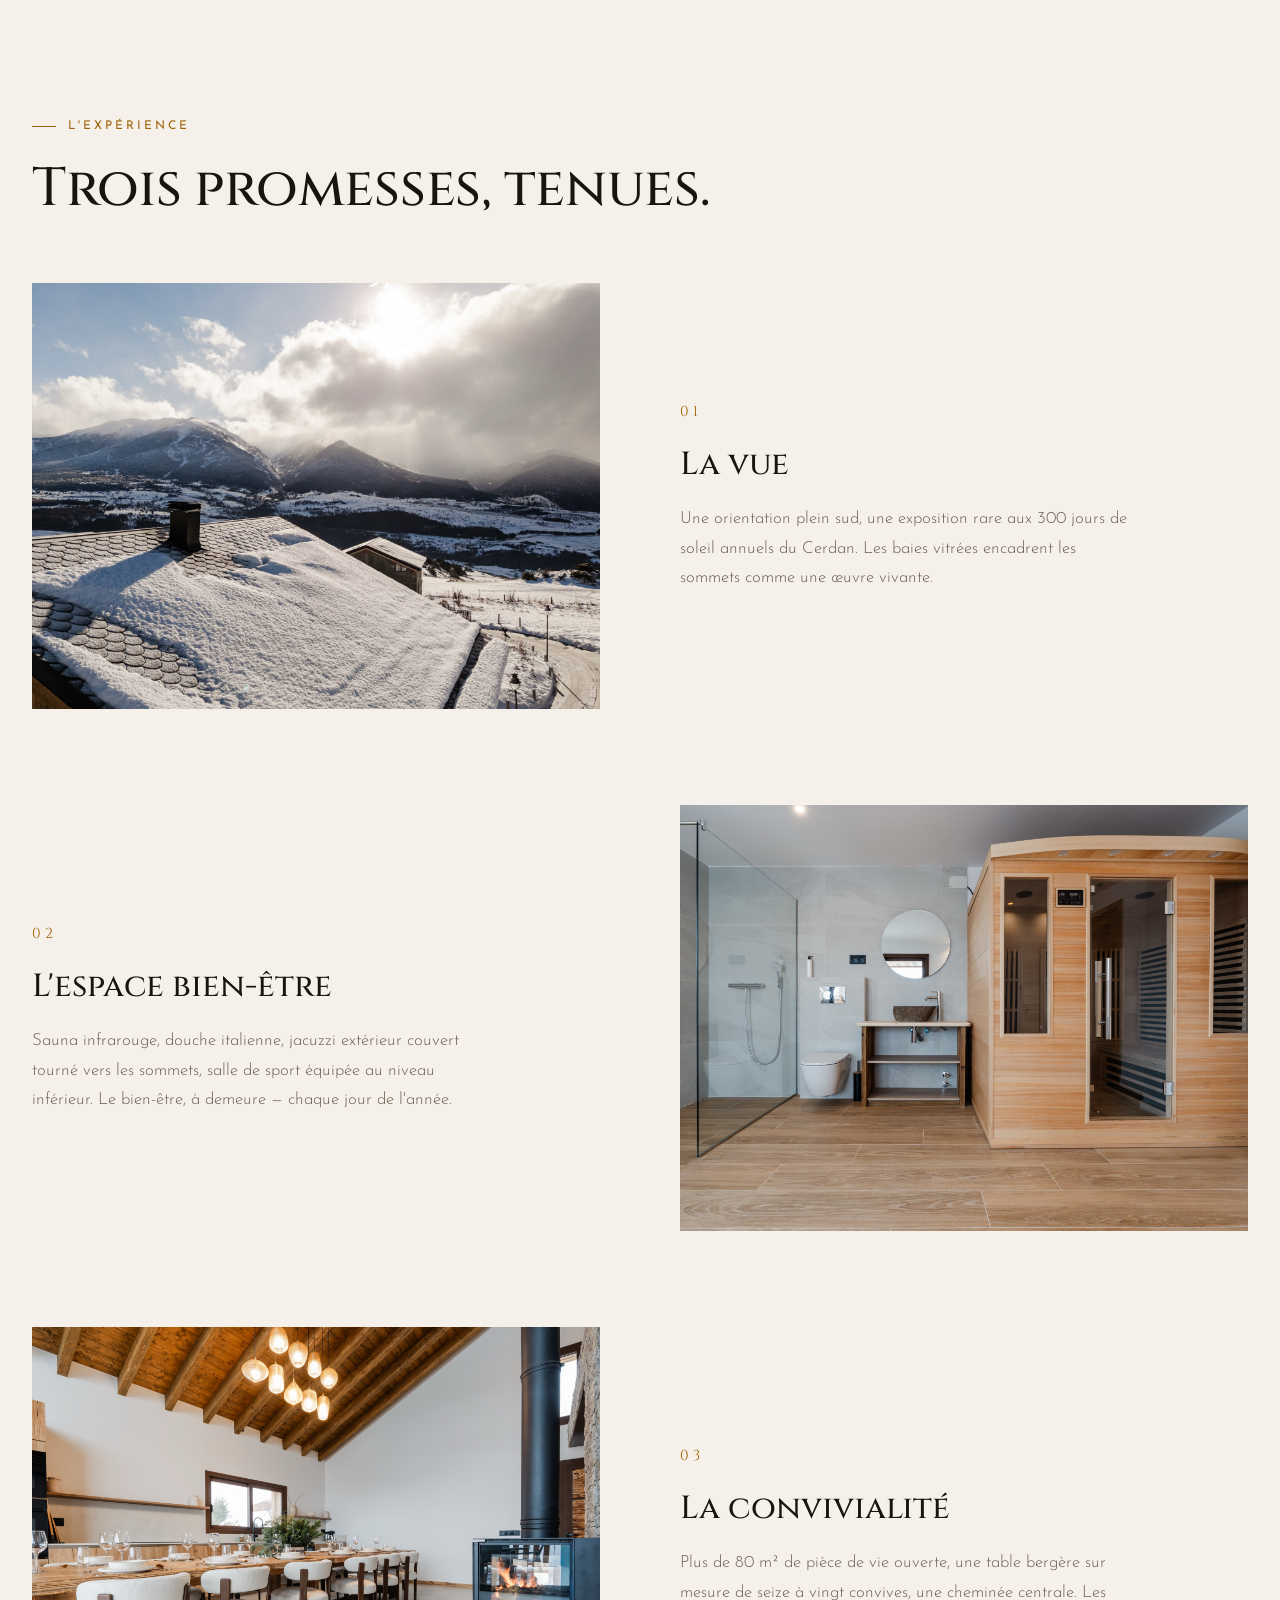
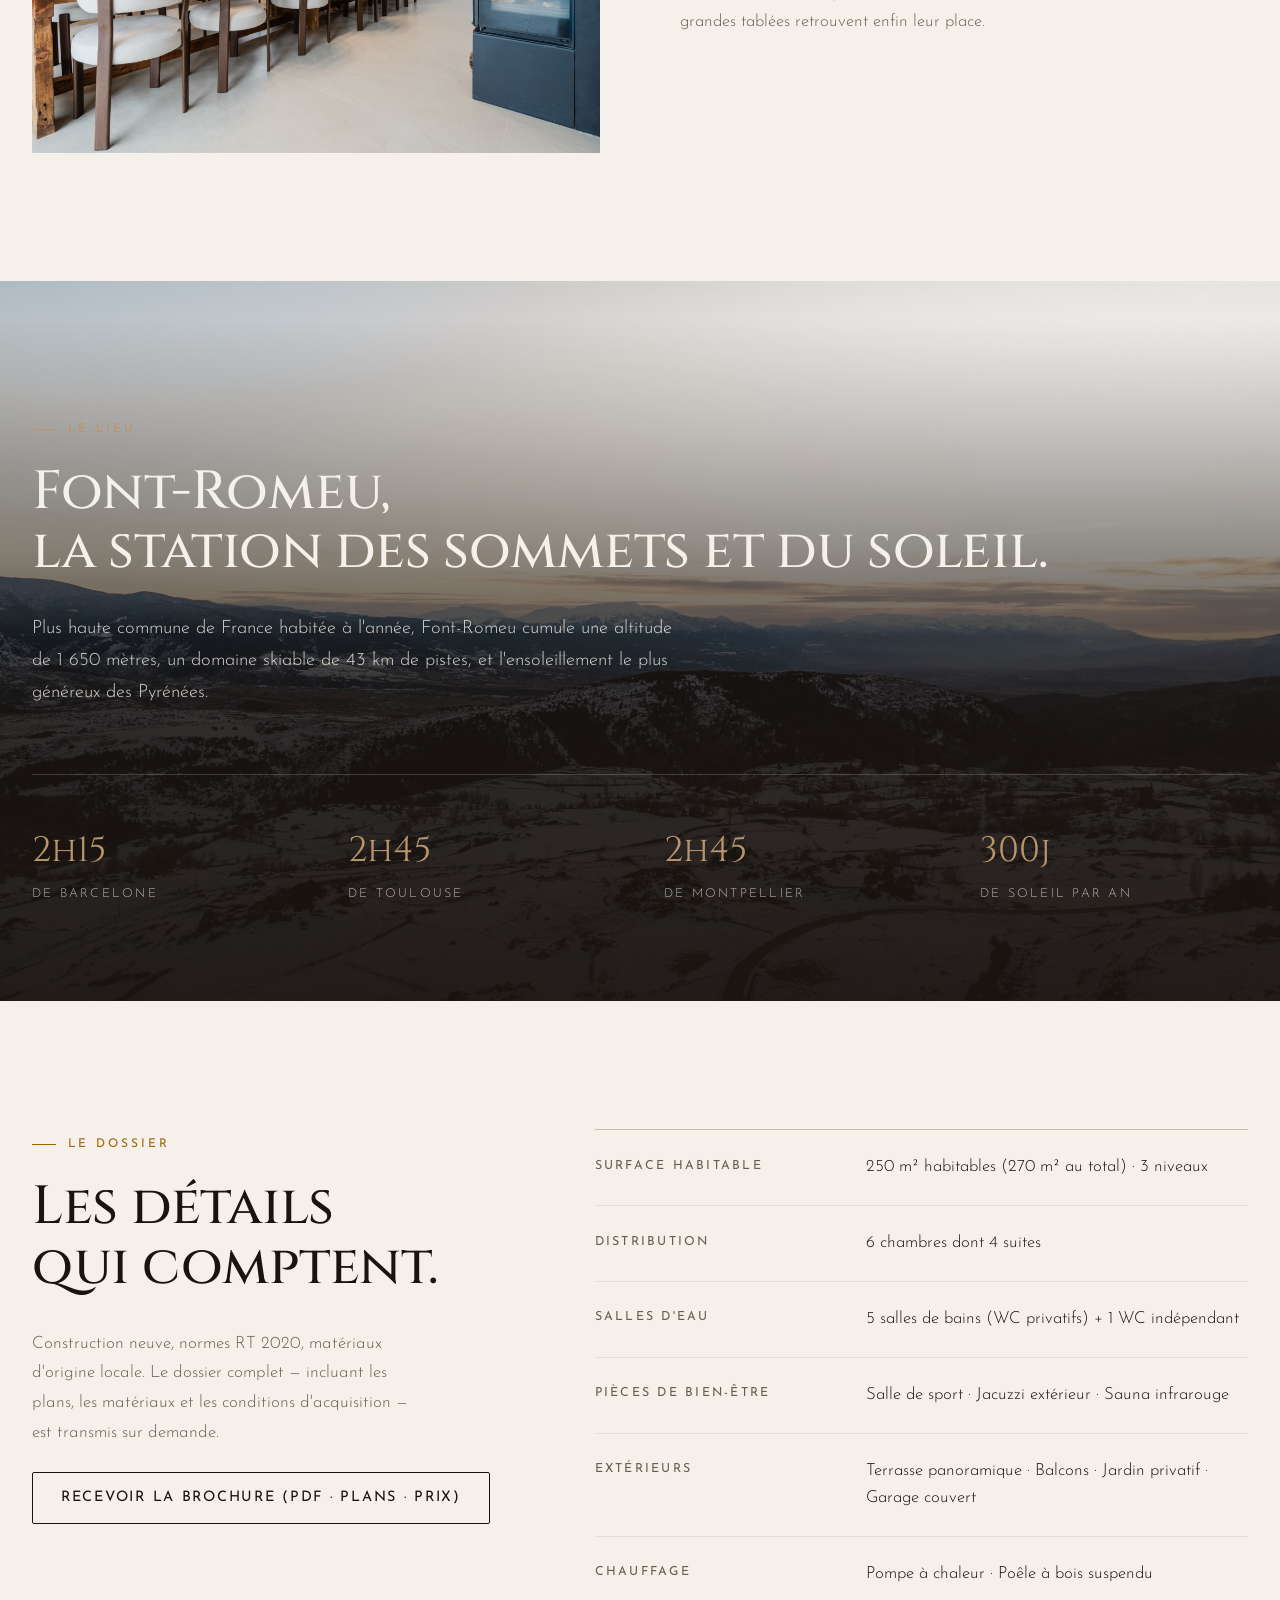
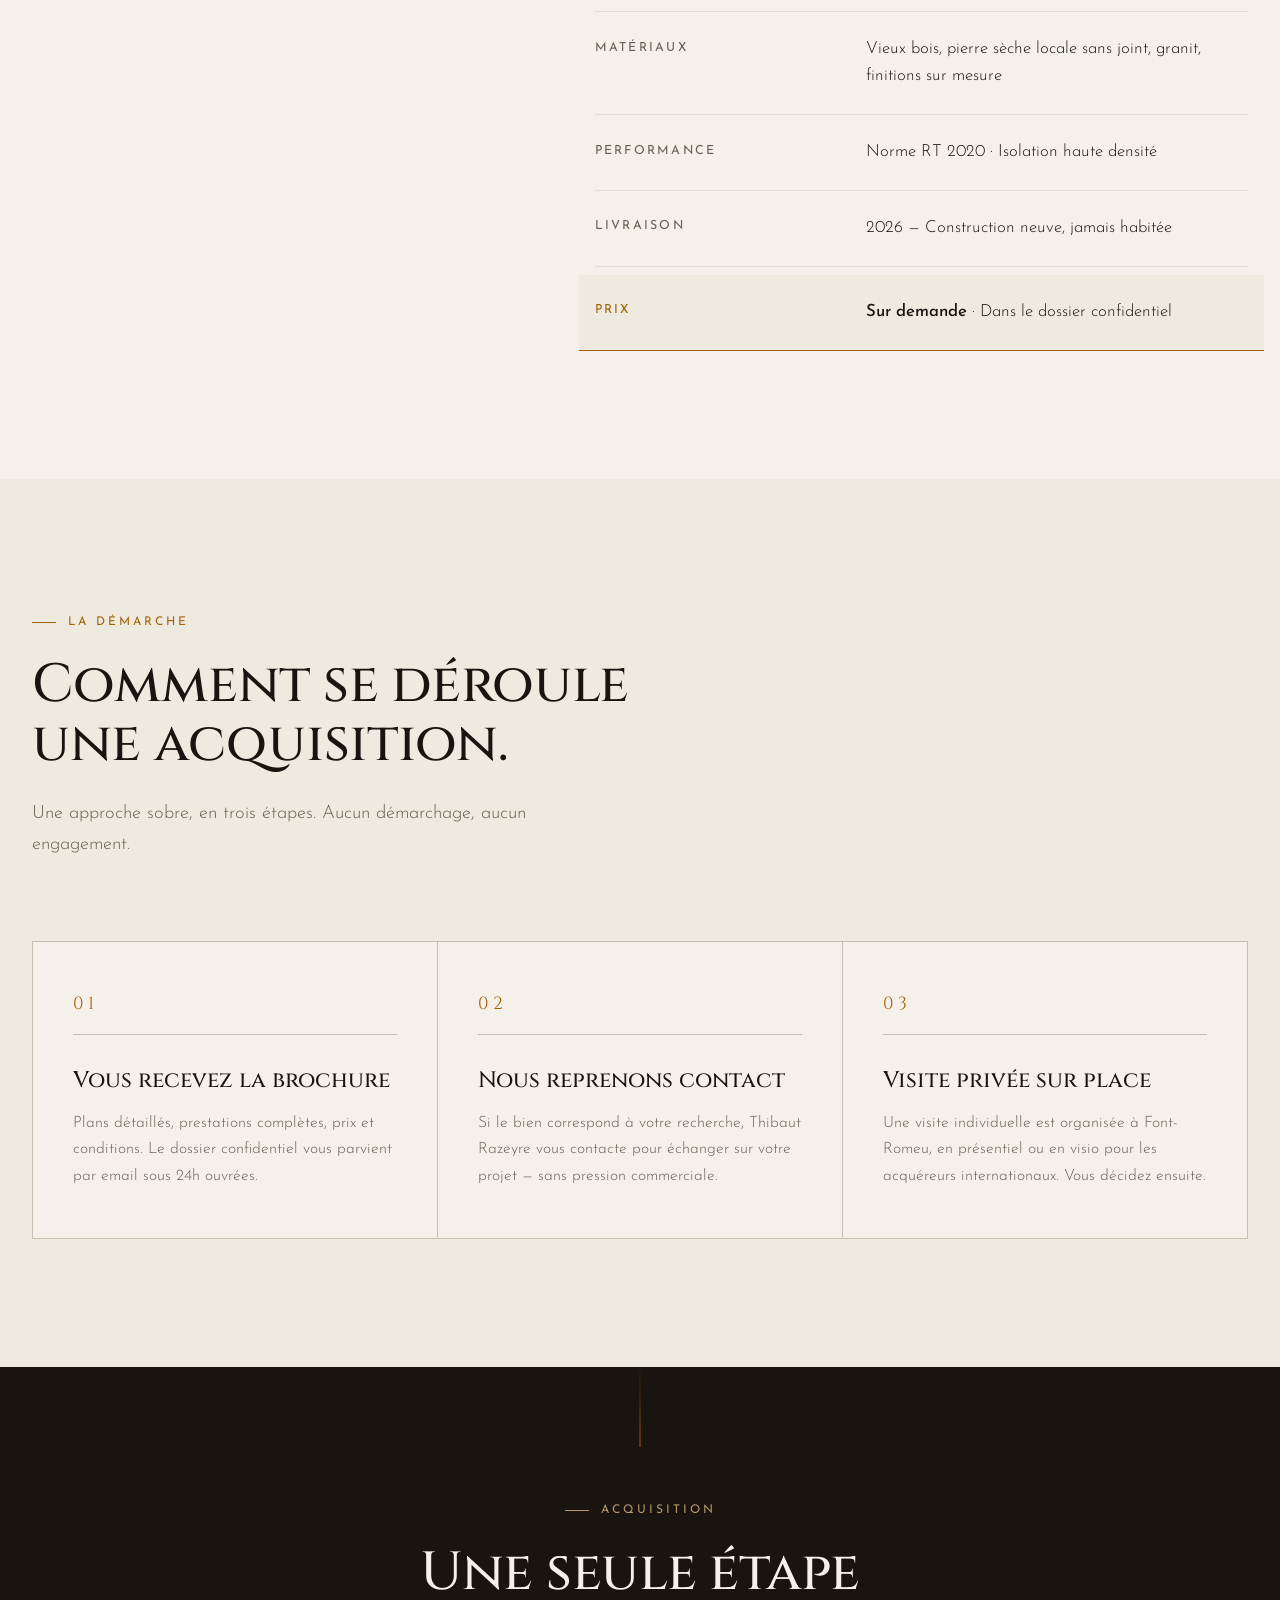
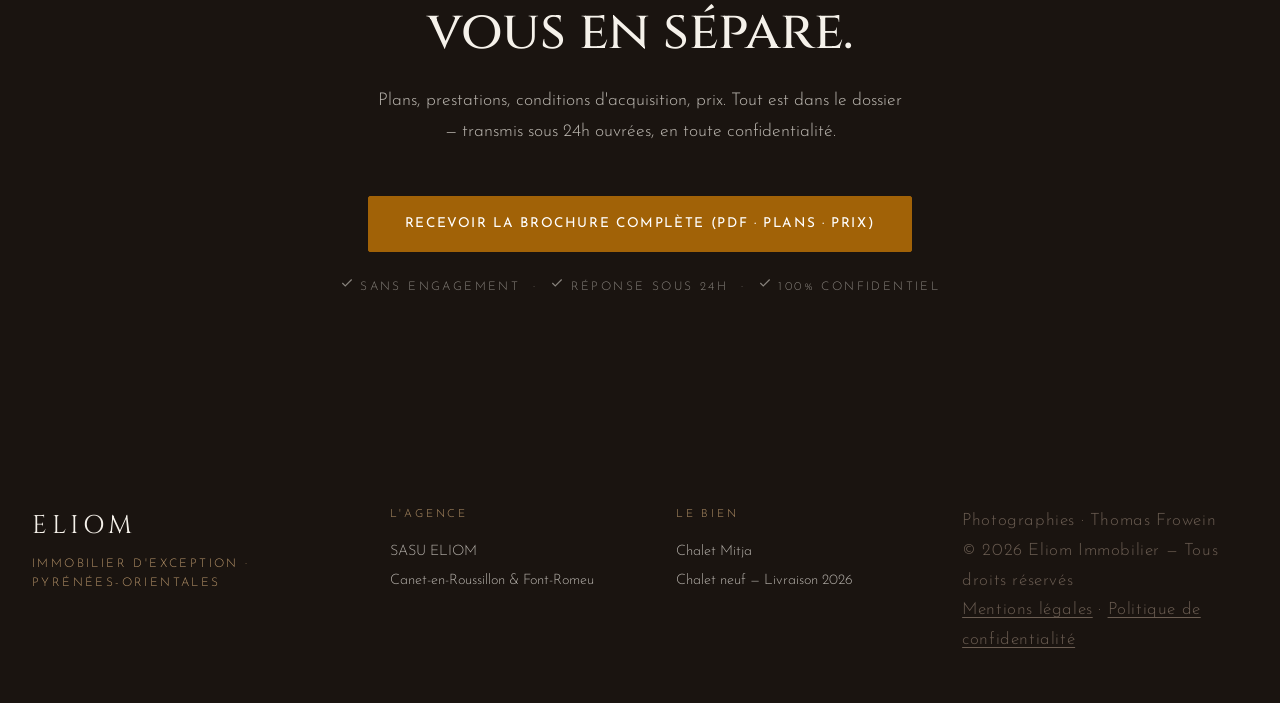
==== commit d504e5fc: "Align property data across landing + brochure (FR & ES) Owner corrections applied everywhere for con" ====
--- a/index.html
+++ b/index.html
@@ -3,7 +3,7 @@
 <head>
 <meta charset="UTF-8" />
 <meta name="viewport" content="width=device-width, initial-scale=1.0" />
-<meta name="description" content="Chalet de luxe à vendre à Font-Romeu — 270 m² neufs dont 250 m² habitables, 6 chambres, spa, vue panoramique sur les Pyrénées catalanes. Livraison 2025. Brochure confidentielle sur demande." />
+<meta name="description" content="Chalet de luxe à vendre à Font-Romeu — 270 m² neufs dont 250 m² habitables, 6 chambres, spa, vue panoramique sur les Pyrénées catalanes. Livraison 2026. Brochure confidentielle sur demande." />
 <meta name="theme-color" content="#1A1410" />
 
 <meta property="og:title" content="Chalet de luxe à Font-Romeu — Chalet Mitja · Brochure sur demande" />
@@ -178,7 +178,7 @@
       <ul class="hero__features">
         <li>
           <svg width="16" height="16" viewBox="0 0 24 24" fill="none" stroke="currentColor" stroke-width="2"><path d="M20 6L9 17l-5-5"/></svg>
-          Construction 2025 · Jamais habité
+          Construction 2026 · Jamais habité
         </li>
         <li>
           <svg width="16" height="16" viewBox="0 0 24 24" fill="none" stroke="currentColor" stroke-width="2"><path d="M20 6L9 17l-5-5"/></svg>
@@ -298,7 +298,7 @@
         <div class="bento__photo-overlay">
           <div class="bento__photo-eyebrow">Le bien</div>
           <div class="bento__photo-title">Chalet Mitja</div>
-          <div class="bento__photo-meta">Font-Romeu · Livraison 2025</div>
+          <div class="bento__photo-meta">Font-Romeu · Livraison 2026</div>
         </div>
       </div>
 
@@ -317,7 +317,7 @@
           <path d="M2 17v-5a3 3 0 0 1 3-3h14a3 3 0 0 1 3 3v5M2 17h20M2 17v3M22 17v3M6 9V7a2 2 0 0 1 2-2h8a2 2 0 0 1 2 2v2"/>
         </svg>
         <div class="bento__value">6</div>
-        <div class="bento__label">Chambres dont 1 suite parentale</div>
+        <div class="bento__label">Chambres dont 4 suites</div>
       </div>
 
       <!-- 16 couchages -->
@@ -365,7 +365,7 @@
           <path d="M20 6L9 17l-5-5"/>
         </svg>
         <div class="bento__value-text">Clé en main</div>
-        <div class="bento__label">Construction neuve · Jamais habité · Livraison 2025</div>
+        <div class="bento__label">Construction neuve · Jamais habité · Livraison 2026</div>
       </div>
 
     </div>
@@ -389,7 +389,7 @@
       </p>
 
       <p>
-        Bois patinés des anciennes granges, pierre sèche locale, poêle suspendu
+        Bois patinés des anciennes granges, pierre sèche locale montée sans joint, poêle suspendu
         à foyer panoramique. Un dialogue entre tradition catalane et architecture
         contemporaine, où le silence devient une matière première.
       </p>
@@ -540,8 +540,8 @@
           <div class="pillar__num">03</div>
           <h3>La convivialité</h3>
           <p>
-            Plus de 80 m² de pièce de vie ouverte, une table d'hôte
-            de douze couverts, une cheminée centrale. Les grandes
+            Plus de 80 m² de pièce de vie ouverte, une table bergère
+            sur mesure de seize à vingt convives, une cheminée centrale. Les grandes
             tablées retrouvent enfin leur place.
           </p>
         </div>
@@ -575,7 +575,7 @@
 
       <div class="place__metrics">
         <div>
-          <div class="place__metric-value">2h30</div>
+          <div class="place__metric-value">2h15</div>
           <div class="place__metric-label">de Barcelone</div>
         </div>
         <div>
@@ -603,7 +603,7 @@
       <div class="eyebrow">Le dossier</div>
       <h2 class="section-title">Les détails<br />qui comptent.</h2>
       <p>
-        Construction 2025, normes RT 2020, matériaux d'origine locale.
+        Construction neuve, normes RT 2020, matériaux d'origine locale.
         Le dossier complet — incluant les plans, les matériaux et les
         conditions d'acquisition — est transmis sur demande.
       </p>
@@ -619,7 +619,7 @@
       </div>
       <div class="specs__row">
         <dt>Distribution</dt>
-        <dd>6 chambres dont 1 suite parentale</dd>
+        <dd>6 chambres dont 4 suites</dd>
       </div>
       <div class="specs__row">
         <dt>Salles d'eau</dt>
@@ -627,7 +627,7 @@
       </div>
       <div class="specs__row">
         <dt>Pièces de bien-être</dt>
-        <dd>Salle de sport · Jacuzzi extérieur · Sauna en option</dd>
+        <dd>Salle de sport · Jacuzzi extérieur · Sauna infrarouge</dd>
       </div>
       <div class="specs__row">
         <dt>Extérieurs</dt>
@@ -639,7 +639,7 @@
       </div>
       <div class="specs__row">
         <dt>Matériaux</dt>
-        <dd>Vieux bois, pierre sèche locale, granit, finitions sur mesure</dd>
+        <dd>Vieux bois, pierre sèche locale sans joint, granit, finitions sur mesure</dd>
       </div>
       <div class="specs__row">
         <dt>Performance</dt>
@@ -647,7 +647,7 @@
       </div>
       <div class="specs__row">
         <dt>Livraison</dt>
-        <dd>2025 — Construction neuve, jamais habitée</dd>
+        <dd>2026 — Construction neuve, jamais habitée</dd>
       </div>
       <div class="specs__row specs__row--accent">
         <dt>Prix</dt>
@@ -747,7 +747,7 @@
     <div class="footer__info">
       <p class="footer__info-title">Le bien</p>
       <p>Chalet Mitja</p>
-      <p>Chalet neuf — Livraison 2025</p>
+      <p>Chalet neuf — Livraison 2026</p>
     </div>
 
     <div class="footer__credits">
